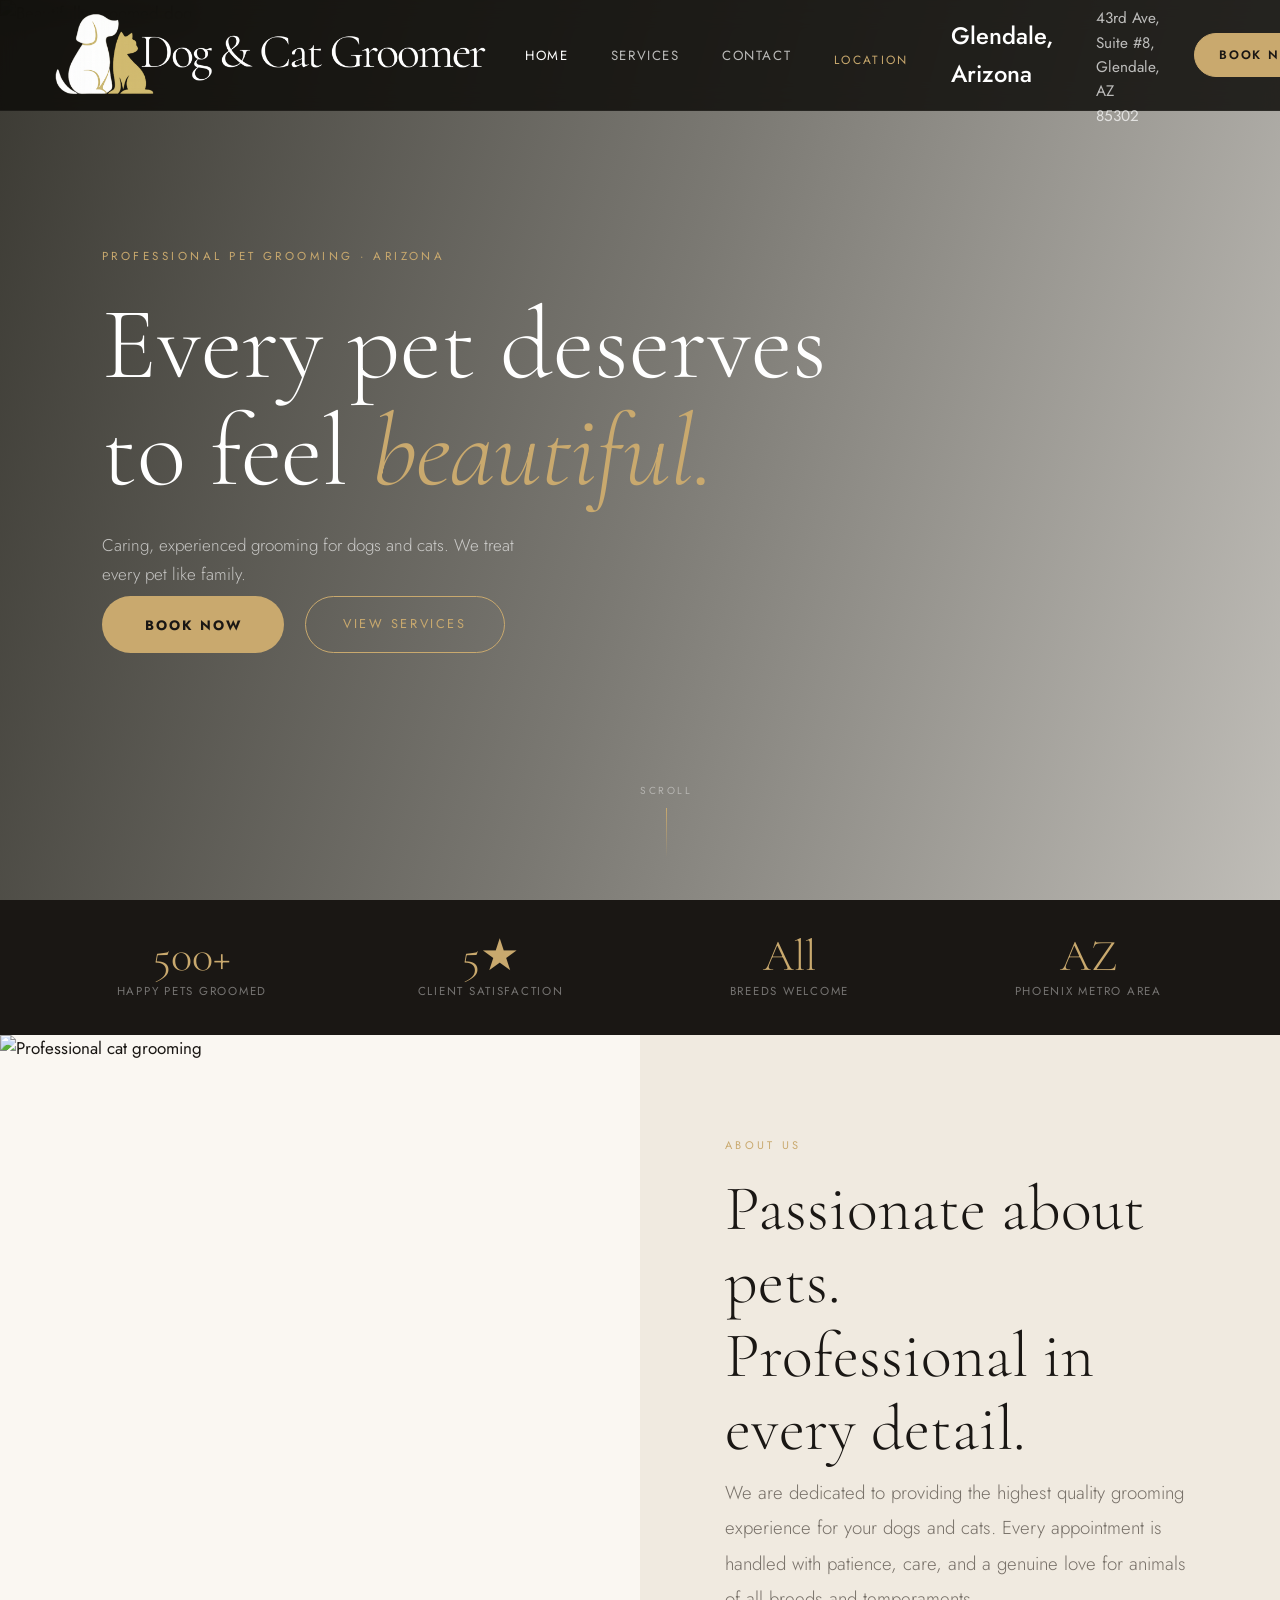
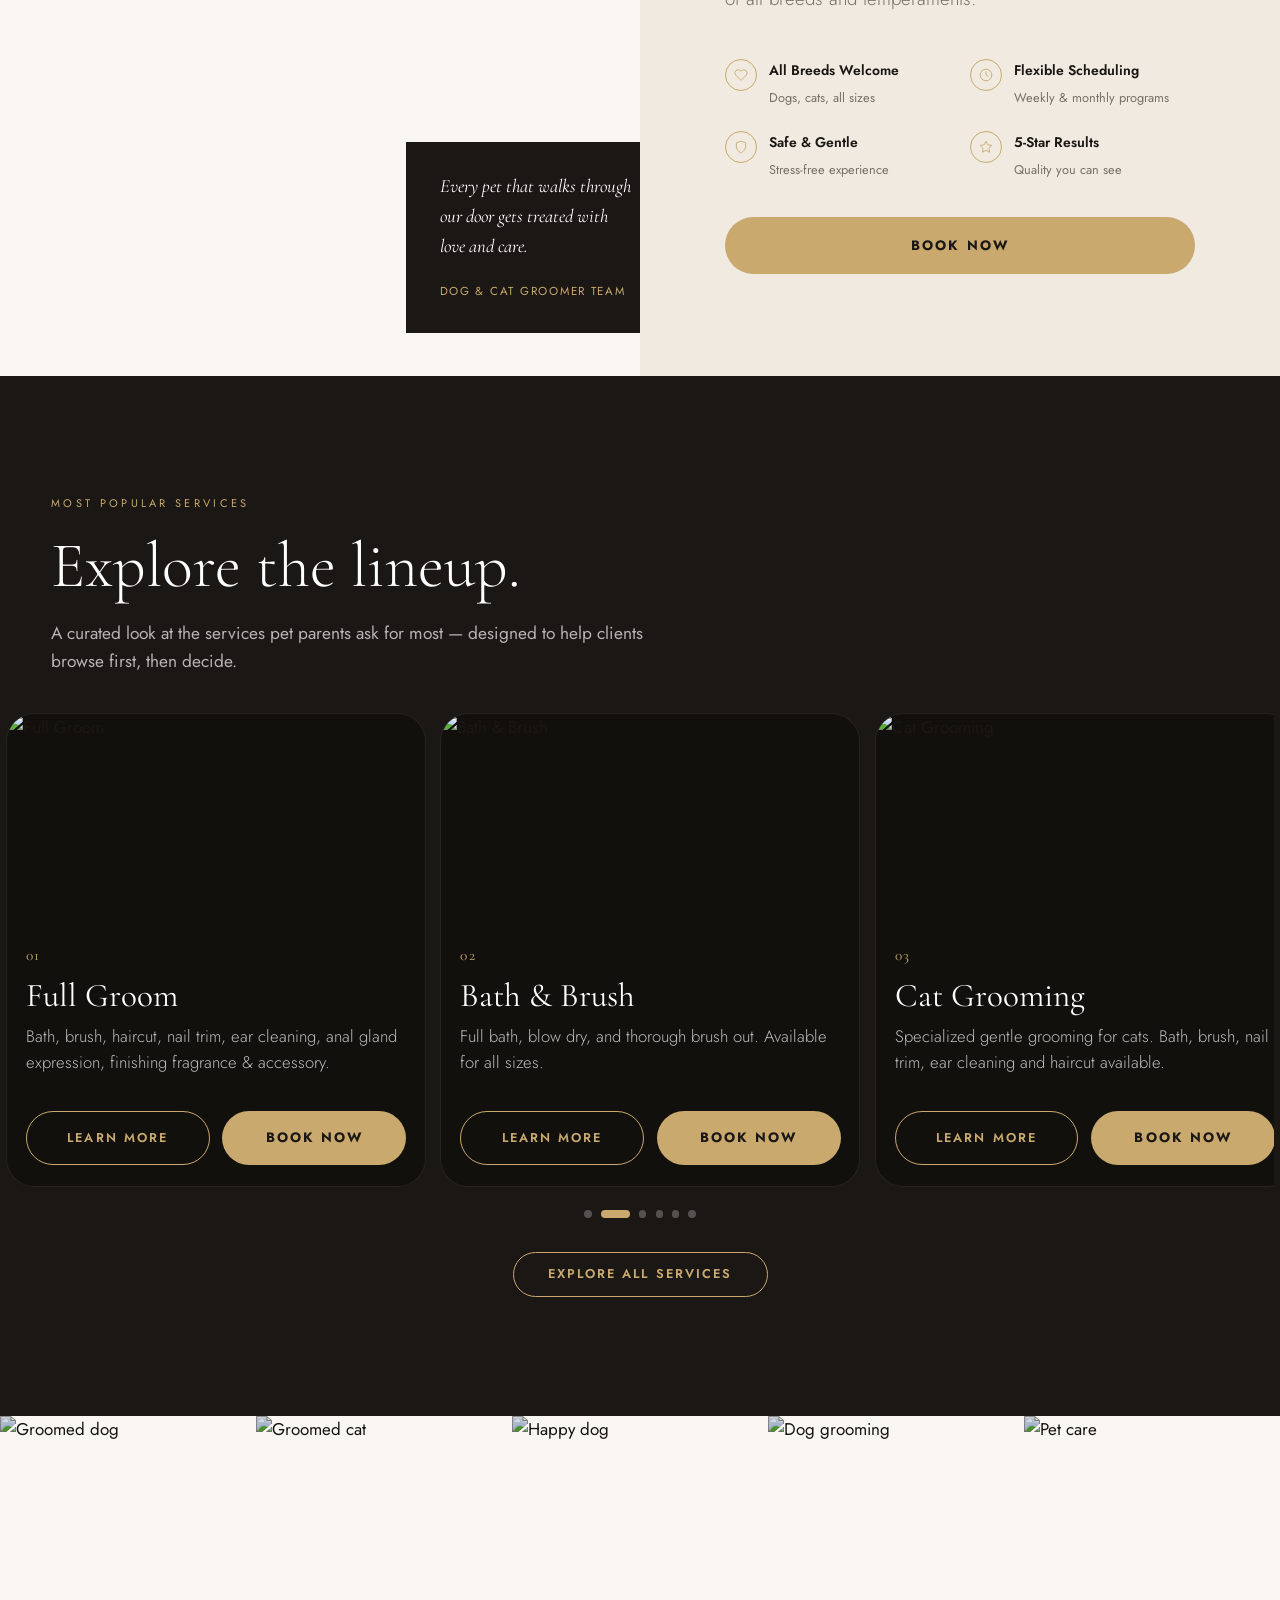
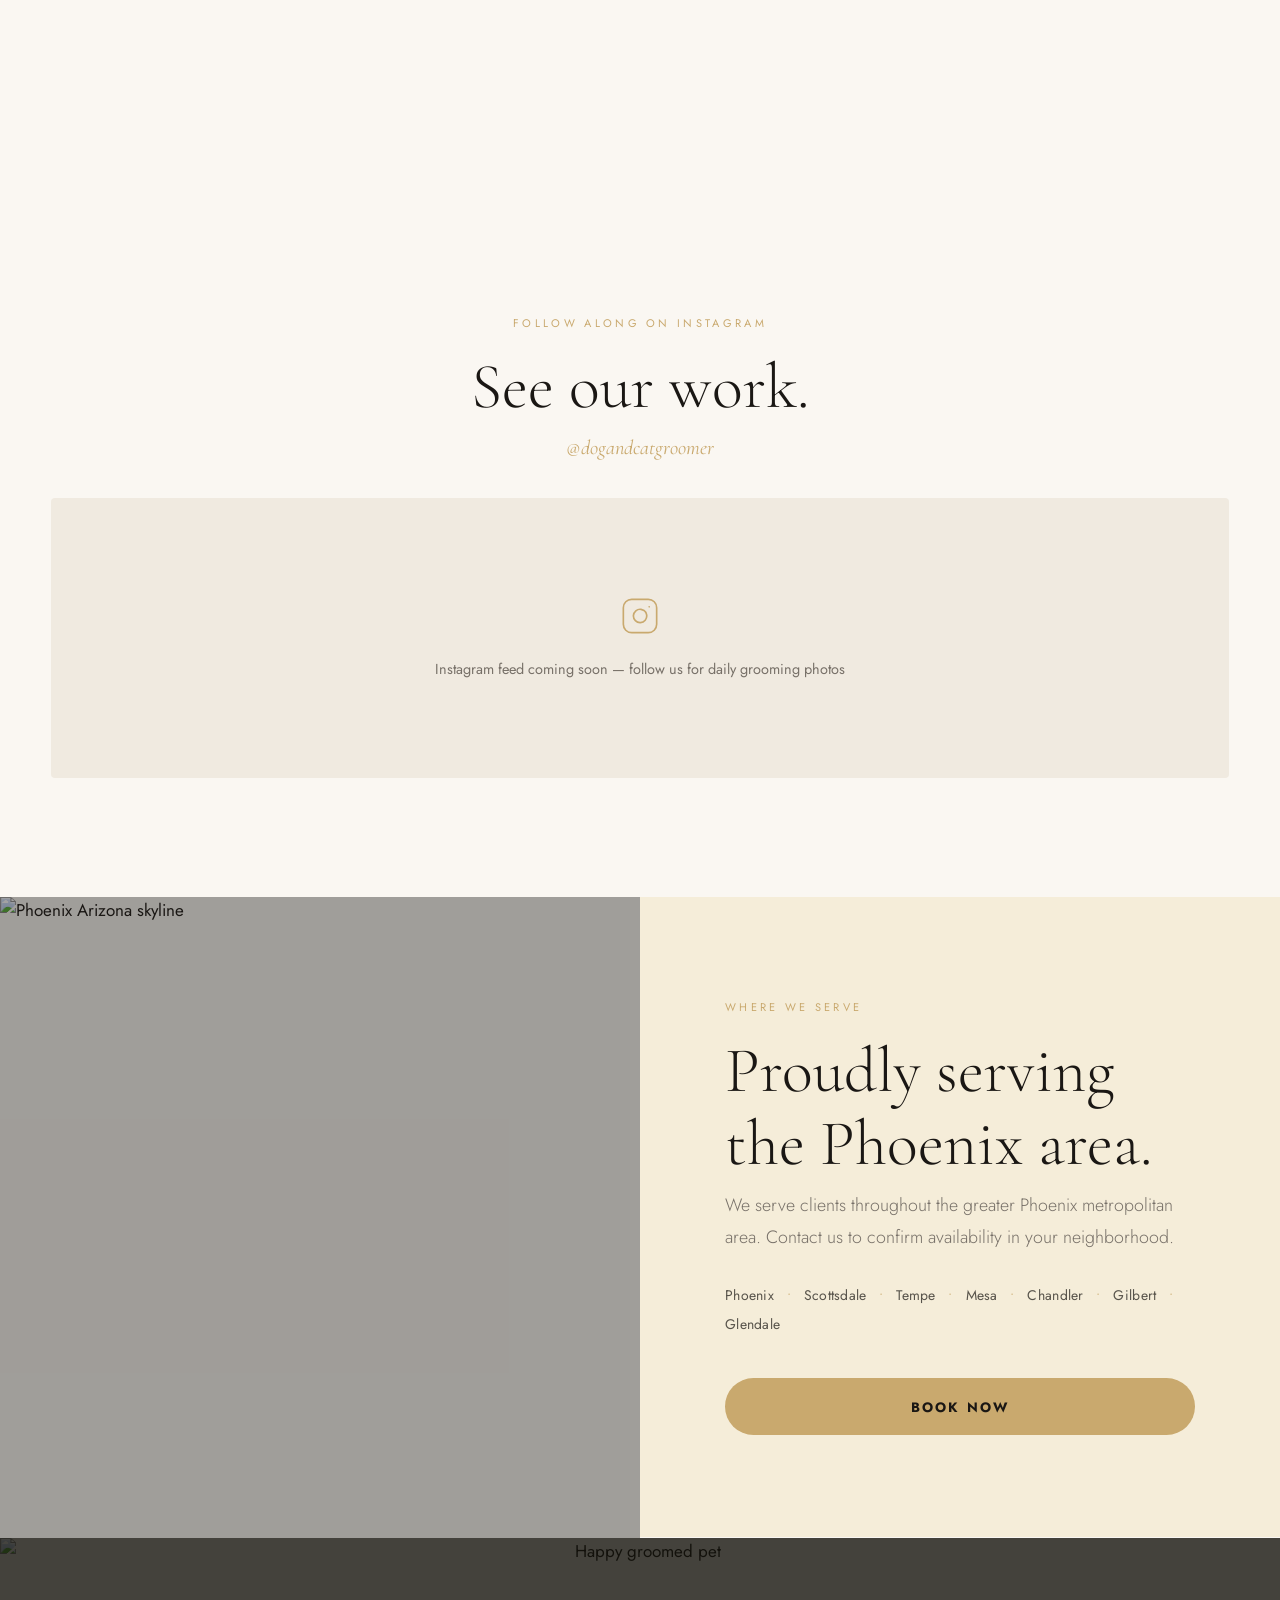
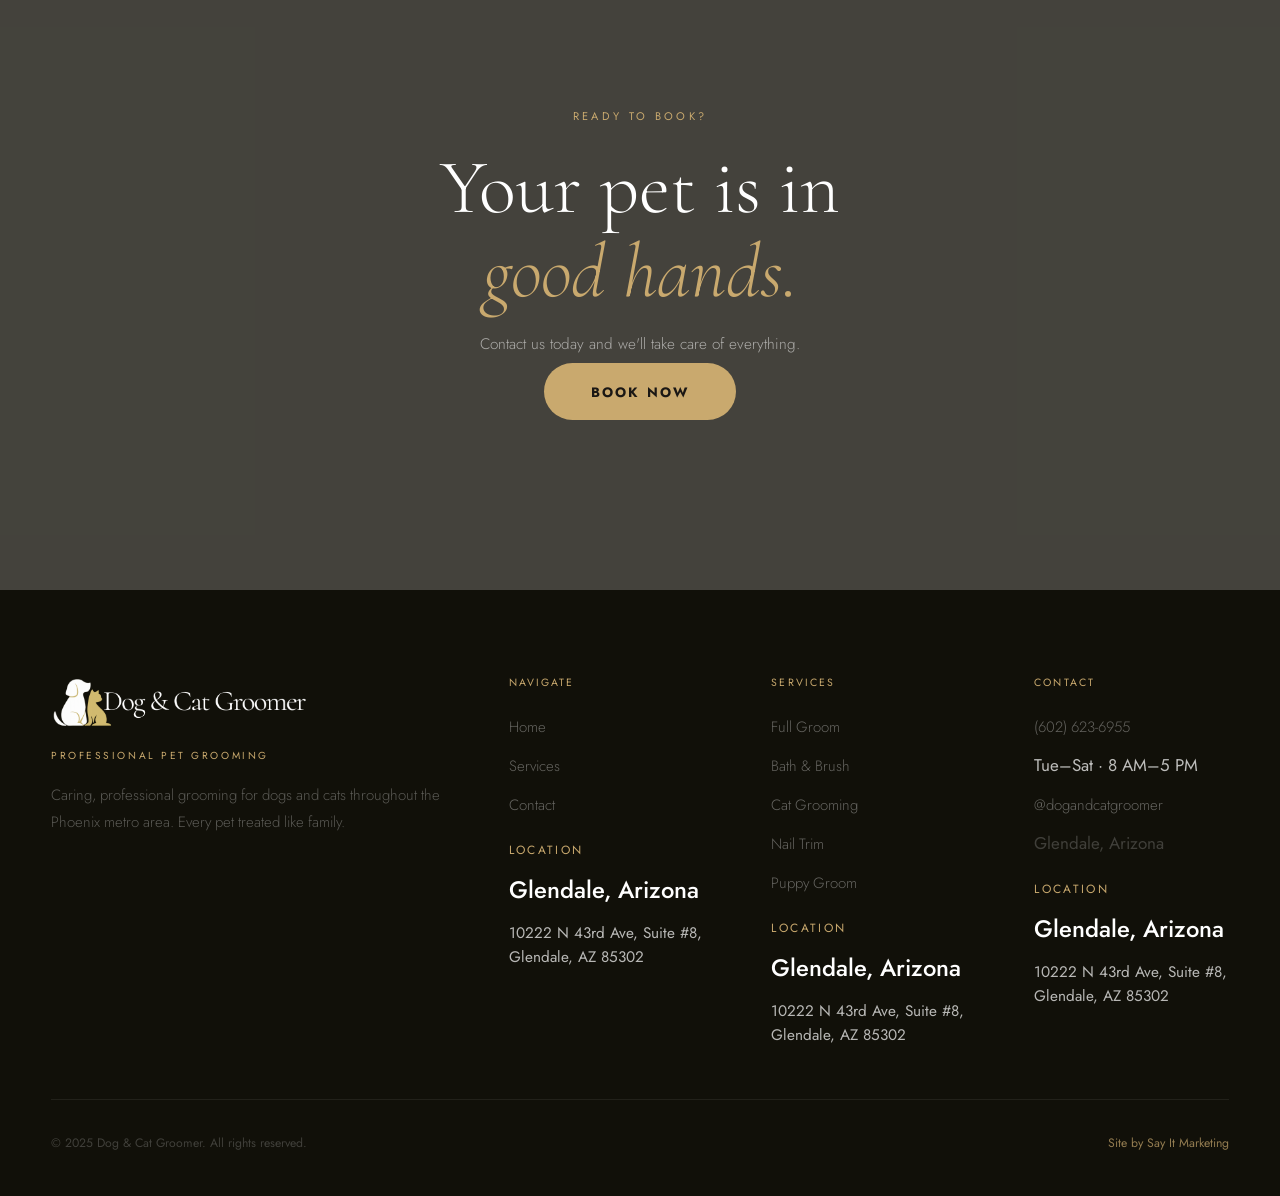
==== index.html @ 369d5072 "Add files via upload" ====
<!DOCTYPE html>
<html lang="en">
<head>
<meta charset="UTF-8">
<meta name="viewport" content="width=device-width, initial-scale=1.0">
<title>Dog & Cat Groomer | Professional Pet Grooming in Arizona</title>
<meta name="description" content="Professional dog and cat grooming services in Arizona. Caring, experienced grooming for dogs and cats. Serving the Phoenix metro area.">
<meta property="og:title" content="Dog & Cat Groomer | Professional Pet Grooming">
<meta property="og:description" content="Professional dog and cat grooming services in Arizona.">
<meta property="og:url" content="https://www.dogandcatgroomer.com">
<link rel="canonical" href="https://www.dogandcatgroomer.com">
<link rel="stylesheet" href="style.css">
<link rel="icon" type="image/png" href="/images/logo-icon.png">
<script src="https://identity.netlify.com/v1/netlify-identity-widget.js"></script>
</head>
<body>

<!-- NAV -->
<nav class="nav" id="mainNav">
  <div class="nav-inner">
    <a href="index.html" class="logo">
      <img src="/images/logo-dark.png" alt="Dog &amp; Cat Groomer" class="logo-img">
    </a>
<ul class="nav-links">
      <li><a href="index.html" class="active">Home</a></li>
      <li><a href="services.html">Services</a></li>
      <li><a href="contact.html">Contact</a></li>
    <li class="footer-location-label">Location</li>
<li class="footer-location-title">Glendale, Arizona</li>
<li class="footer-location-note">10222 N 43rd Ave, Suite #8, Glendale, AZ 85302</li>
</ul>
    <button type="button" class="nav-cta-btn booking-trigger" data-service="">Book Now</button>
    <button class="nav-toggle" onclick="toggleNav()" aria-label="Open menu">
      <span></span><span></span><span></span>
    </button>
  </div>
</nav>
<div class="nav-overlay" id="navOverlay">
  <div class="nav-overlay-top">
    <img src="/images/logo-dark.png" alt="Dog &amp; Cat Groomer" class="nav-overlay-logo-img">
    <button class="nav-close" onclick="closeNav()" aria-label="Close menu">
      <svg viewBox="0 0 24 24" fill="none" stroke-linecap="round" stroke-linejoin="round">
        <line x1="18" y1="6" x2="6" y2="18"/>
        <line x1="6" y1="6" x2="18" y2="18"/>
      </svg>
    </button>
  </div>
  <div class="nav-overlay-rule"></div>
  <ul class="nav-overlay-links">
    <li><a href="index.html">Home</a></li>
    <li><a href="services.html">Services</a></li>
    <li><a href="contact.html">Contact</a></li>
  </ul>
  <div class="nav-overlay-location">
    <div class="nav-overlay-location-label">Location</div>
    <div class="nav-overlay-location-title">Glendale, Arizona</div>
    <div class="nav-overlay-location-note">10222 N 43rd Ave, Suite #8, Glendale, AZ 85302</div>
  </div>
  <button type="button" class="nav-overlay-cta booking-trigger" data-service="">Book Now</button>
  <div class="nav-overlay-social">
    <a href="https://instagram.com/dogandcatgroomer" target="_blank" class="nav-social-link" aria-label="Instagram">
      <svg viewBox="0 0 24 24"><path d="M12 2.163c3.204 0 3.584.012 4.85.07 3.252.148 4.771 1.691 4.919 4.919.058 1.265.069 1.645.069 4.849 0 3.205-.012 3.584-.069 4.849-.149 3.225-1.664 4.771-4.919 4.919-1.266.058-1.644.07-4.85.07-3.204 0-3.584-.012-4.849-.07-3.26-.149-4.771-1.699-4.919-4.92-.058-1.265-.07-1.644-.07-4.849 0-3.204.013-3.583.07-4.849.149-3.227 1.664-4.771 4.919-4.919 1.266-.057 1.645-.069 4.849-.069zm0-2.163c-3.259 0-3.667.014-4.947.072-4.358.2-6.78 2.618-6.98 6.98-.059 1.281-.073 1.689-.073 4.948 0 3.259.014 3.668.072 4.948.2 4.358 2.618 6.78 6.98 6.98 1.281.058 1.689.072 4.948.072 3.259 0 3.668-.014 4.948-.072 4.354-.2 6.782-2.618 6.979-6.98.059-1.28.073-1.689.073-4.948 0-3.259-.014-3.667-.072-4.947-.196-4.354-2.617-6.78-6.979-6.98-1.281-.059-1.69-.073-4.949-.073zm0 5.838c-3.403 0-6.162 2.759-6.162 6.162s2.759 6.163 6.162 6.163 6.162-2.759 6.162-6.163c0-3.403-2.759-6.162-6.162-6.162zm0 10.162c-2.209 0-4-1.79-4-4 0-2.209 1.791-4 4-4s4 1.791 4 4c0 2.21-1.791 4-4 4zm6.406-11.845c-.796 0-1.441.645-1.441 1.44s.645 1.44 1.441 1.44c.795 0 1.439-.645 1.439-1.44s-.644-1.44-1.439-1.44z"/></svg>
    </a>
    <a href="https://facebook.com" target="_blank" class="nav-social-link" aria-label="Facebook">
      <svg viewBox="0 0 24 24"><path d="M24 12.073c0-6.627-5.373-12-12-12s-12 5.373-12 12c0 5.99 4.388 10.954 10.125 11.854v-8.385H7.078v-3.47h3.047V9.43c0-3.007 1.792-4.669 4.533-4.669 1.312 0 2.686.235 2.686.235v2.953H15.83c-1.491 0-1.956.925-1.956 1.874v2.25h3.328l-.532 3.47h-2.796v8.385C19.612 23.027 24 18.062 24 12.073z"/></svg>
    </a>
    <a href="https://tiktok.com" target="_blank" class="nav-social-link" aria-label="TikTok">
      <svg viewBox="0 0 24 24"><path d="M12.525.02c1.31-.02 2.61-.01 3.91-.02.08 1.53.63 3.09 1.75 4.17 1.12 1.11 2.7 1.62 4.24 1.79v4.03c-1.44-.05-2.89-.35-4.2-.97-.57-.26-1.1-.59-1.62-.93-.01 2.92.01 5.84-.02 8.75-.08 1.4-.54 2.79-1.35 3.94-1.31 1.92-3.58 3.17-5.91 3.21-1.43.08-2.86-.31-4.08-1.03-2.02-1.19-3.44-3.37-3.65-5.71-.02-.5-.03-1-.01-1.49.18-1.9 1.12-3.72 2.58-4.96 1.66-1.44 3.98-2.13 6.15-1.72.02 1.48-.04 2.96-.04 4.44-.99-.32-2.15-.23-3.02.37-.63.41-1.11 1.04-1.36 1.75-.21.51-.15 1.07-.14 1.61.24 1.64 1.82 3.02 3.5 2.87 1.12-.01 2.19-.66 2.77-1.61.19-.33.4-.67.41-1.06.1-1.79.06-3.57.07-5.36.01-4.03-.01-8.05.02-12.07z"/></svg>
    </a>
  </div>
</div>

<!-- HERO -->
<section class="hero">
  <div class="hero-bg">
    <img
      id="heroBg"
      src="https://images.unsplash.com/photo-1587300003388-59208cc962cb?w=1800&q=85&fit=crop&crop=center"
      alt="Beautifully groomed dog"
      loading="eager">
  </div>
  <div class="hero-overlay"></div>
  <div class="hero-content">
    <p class="hero-eyebrow">Professional Pet Grooming · Arizona</p>
    <h1 class="hero-title" id="hero-title">
      Every pet deserves<br>
      to feel <em>beautiful.</em>
    </h1>
    <p class="hero-subtitle" id="hero-sub">
      Caring, experienced grooming for dogs and cats.
      We treat every pet like family.
    </p>
    <div class="hero-actions">
      <button type="button" class="btn btn-gold booking-trigger" id="book-btn" data-service="">Book Now</button>
      <a href="services.html" class="btn btn-outline-white" id="view-btn">View Services</a>
    </div>
  </div>
  <div class="hero-scroll">
    <span>Scroll</span>
    <div class="scroll-line"></div>
  </div>
</section>

<!-- STATS BAR -->
<div class="stats-bar">
  <div class="stats-inner">
    <div class="reveal">
      <div class="stat-number">500+</div>
      <div class="stat-label">Happy Pets Groomed</div>
    </div>
    <div class="reveal reveal-delay-1">
      <div class="stat-number">5★</div>
      <div class="stat-label">Client Satisfaction</div>
    </div>
    <div class="reveal reveal-delay-2">
      <div class="stat-number">All</div>
      <div class="stat-label">Breeds Welcome</div>
    </div>
    <div class="reveal reveal-delay-3">
      <div class="stat-number">AZ</div>
      <div class="stat-label">Phoenix Metro Area</div>
    </div>
  </div>
</div>

<!-- ABOUT -->
<section class="about-section">
  <div class="about-grid">
    <div class="about-image-col reveal-left">
      <img
        id="about-img"
        src="https://images.unsplash.com/photo-1574158622682-e40e69881006?w=900&q=80&fit=crop&crop=center"
        alt="Professional cat grooming"
        loading="lazy">
      <div class="about-image-overlay">
        <p class="about-image-quote" id="about-quote">"Every pet that walks through our door gets treated with love and care."</p>
        <span class="about-image-author">Dog &amp; Cat Groomer Team</span>
      </div>
    </div>
    <div class="about-content-col reveal-right">
      <span class="section-eyebrow" id="about-eyebrow">About Us</span>
      <h2 class="section-title" id="about-title">Passionate about pets.<br>Professional in every detail.</h2>
      <p class="about-body" id="about-body">
        We are dedicated to providing the highest quality grooming experience
        for your dogs and cats. Every appointment is handled with patience,
        care, and a genuine love for animals of all breeds and temperaments.
      </p>
      <div class="about-features">
        <div class="about-feature">
          <div class="about-feature-icon">
            <svg viewBox="0 0 24 24"><path d="M20.84 4.61a5.5 5.5 0 0 0-7.78 0L12 5.67l-1.06-1.06a5.5 5.5 0 0 0-7.78 7.78l1.06 1.06L12 21.23l7.78-7.78 1.06-1.06a5.5 5.5 0 0 0 0-7.78z"/></svg>
          </div>
          <div class="about-feature-text">
            <strong>All Breeds Welcome</strong>
            <span>Dogs, cats, all sizes</span>
          </div>
        </div>
        <div class="about-feature">
          <div class="about-feature-icon">
            <svg viewBox="0 0 24 24"><circle cx="12" cy="12" r="10"/><polyline points="12 6 12 12 16 14"/></svg>
          </div>
          <div class="about-feature-text">
            <strong>Flexible Scheduling</strong>
            <span>Weekly &amp; monthly programs</span>
          </div>
        </div>
        <div class="about-feature">
          <div class="about-feature-icon">
            <svg viewBox="0 0 24 24"><path d="M12 22s8-4 8-10V5l-8-3-8 3v7c0 6 8 10 8 10z"/></svg>
          </div>
          <div class="about-feature-text">
            <strong>Safe &amp; Gentle</strong>
            <span>Stress-free experience</span>
          </div>
        </div>
        <div class="about-feature">
          <div class="about-feature-icon">
            <svg viewBox="0 0 24 24"><polygon points="12 2 15.09 8.26 22 9.27 17 14.14 18.18 21.02 12 17.77 5.82 21.02 7 14.14 2 9.27 8.91 8.26 12 2"/></svg>
          </div>
          <div class="about-feature-text">
            <strong>5-Star Results</strong>
            <span>Quality you can see</span>
          </div>
        </div>
      </div>
      <button type="button" class="btn btn-gold booking-trigger" id="contact-btn" data-service="">Book Now</button>
    </div>
  </div>
</section>

<!-- SERVICES -->
<section class="services-section">
  <div class="section-inner">
    <div class="services-header services-header-carousel">
      <div>
        <span class="section-eyebrow" id="services-eyebrow">Most Popular Services</span>
        <h2 class="section-title section-title-white reveal" id="services-title">Explore the lineup.</h2>
        <p class="services-kicker reveal">A curated look at the services pet parents ask for most — designed to help clients browse first, then decide.</p>
      </div>
    </div>

    <div class="services-carousel-shell reveal">
      <div class="services-carousel" id="services-grid">
        <article class="service-card-v2 service-card-carousel">
          <img class="service-card-img" src="https://images.unsplash.com/photo-1587300003388-59208cc962cb?w=900&q=80&fit=crop" alt="Full groom service" loading="lazy">
          <div class="service-card-body">
            <div class="service-num">01</div>
            <div class="service-name-v2">Full Groom</div>
            <p class="service-desc-v2">Bath, dry, cut, nail trim, ear cleaning — everything your pet needs in one visit.</p>
            <div class="service-card-actions">
              <button type="button" class="btn btn-outline-gold service-learn-btn" data-service="Full Groom">Learn More</button>
              <button type="button" class="btn btn-gold service-book-btn booking-trigger" data-service="Full Groom">Book Now</button>
            </div>
          </div>
        </article>

        <article class="service-card-v2 service-card-carousel">
          <img class="service-card-img" src="https://images.unsplash.com/photo-1596854407944-bf87f6fdd49e?w=900&q=80&fit=crop" alt="Bath and brush service" loading="lazy">
          <div class="service-card-body">
            <div class="service-num">02</div>
            <div class="service-name-v2">Bath &amp; Brush</div>
            <p class="service-desc-v2">Full bath, blow dry, and thorough brush out. Perfect for regular maintenance.</p>
            <div class="service-card-actions">
              <button type="button" class="btn btn-outline-gold service-learn-btn" data-service="Bath &amp; Brush">Learn More</button>
              <button type="button" class="btn btn-gold service-book-btn booking-trigger" data-service="Bath &amp; Brush">Book Now</button>
            </div>
          </div>
        </article>

        <article class="service-card-v2 service-card-carousel">
          <img class="service-card-img" src="https://images.unsplash.com/photo-1574158622682-e40e69881006?w=900&q=80&fit=crop" alt="Cat grooming service" loading="lazy">
          <div class="service-card-body">
            <div class="service-num">03</div>
            <div class="service-name-v2">Cat Grooming</div>
            <p class="service-desc-v2">Specialized gentle grooming for cats with comfort-first handling.</p>
            <div class="service-card-actions">
              <button type="button" class="btn btn-outline-gold service-learn-btn" data-service="Cat Grooming">Learn More</button>
              <button type="button" class="btn btn-gold service-book-btn booking-trigger" data-service="Cat Grooming">Book Now</button>
            </div>
          </div>
        </article>

        <article class="service-card-v2 service-card-carousel">
          <img class="service-card-img" src="https://images.unsplash.com/photo-1601758124510-52d02ddb7cbd?w=900&q=80&fit=crop" alt="Nail trim service" loading="lazy">
          <div class="service-card-body">
            <div class="service-num">04</div>
            <div class="service-name-v2">Nail Trim</div>
            <p class="service-desc-v2">Quick, stress-light maintenance for dogs and cats who just need the essentials.</p>
            <div class="service-card-actions">
              <button type="button" class="btn btn-outline-gold service-learn-btn" data-service="Nail Trim">Learn More</button>
              <button type="button" class="btn btn-gold service-book-btn booking-trigger" data-service="Nail Trim">Book Now</button>
            </div>
          </div>
        </article>

        <article class="service-card-v2 service-card-carousel">
          <img class="service-card-img" src="https://images.unsplash.com/photo-1552053831-71594a27632d?w=900&q=80&fit=crop" alt="De-shedding treatment service" loading="lazy">
          <div class="service-card-body">
            <div class="service-num">05</div>
            <div class="service-name-v2">De-Shedding Treatment</div>
            <p class="service-desc-v2">A coat-focused upgrade designed to reduce loose hair and leave pets feeling fresh.</p>
            <div class="service-card-actions">
              <button type="button" class="btn btn-outline-gold service-learn-btn" data-service="De-Shedding Treatment">Learn More</button>
              <button type="button" class="btn btn-gold service-book-btn booking-trigger" data-service="De-Shedding Treatment">Book Now</button>
            </div>
          </div>
        </article>

        <article class="service-card-v2 service-card-carousel">
          <img class="service-card-img" src="https://images.unsplash.com/photo-1561037404-61cd46aa615b?w=900&q=80&fit=crop" alt="Add-on services" loading="lazy">
          <div class="service-card-body">
            <div class="service-num">06</div>
            <div class="service-name-v2">Add-On Services</div>
            <p class="service-desc-v2">Helpful extras like teeth brushing, specialty shampoo, and finishing touches.</p>
            <div class="service-card-actions">
              <button type="button" class="btn btn-outline-gold service-learn-btn" data-service="Add-On Services">Learn More</button>
              <button type="button" class="btn btn-gold service-book-btn booking-trigger" data-service="Add-On Services">Book Now</button>
            </div>
          </div>
        </article>
      </div>
    </div>

    <div class="services-carousel-status" id="servicesCarouselStatus" aria-label="Carousel position"></div>

    <div class="services-section-cta reveal">
      <a href="services.html" class="btn btn-outline-gold services-more-btn">Explore All Services</a>
    </div>
  </div>
</section>

<div class="service-modal" id="serviceModal" aria-hidden="true">
  <div class="service-modal-backdrop" data-close-modal></div>
  <div class="service-modal-panel" role="dialog" aria-modal="true" aria-labelledby="serviceModalTitle">
    <button type="button" class="service-modal-close" id="serviceModalClose" aria-label="Close service details">
      <span></span><span></span>
    </button>
    <p class="service-modal-eyebrow">Service Overview</p>
    <h3 id="serviceModalTitle" class="service-modal-title">Service Name</h3>
    <p id="serviceModalText" class="service-modal-text">Service description.</p>
    <div class="service-modal-meta">
      <div>
        <span class="service-modal-label">Best for</span>
        <p id="serviceModalBestFor">Routine care and polished results.</p>
      </div>
      <div>
        <span class="service-modal-label">Typical visit includes</span>
        <ul id="serviceModalIncludes" class="service-modal-includes"><li class="footer-location-label">Location</li>
<li class="footer-location-title">Glendale, Arizona</li>
<li class="footer-location-note">10222 N 43rd Ave, Suite #8, Glendale, AZ 85302</li>
</ul>
      </div>
    </div>
    <div class="service-modal-actions">
      <button type="button" class="btn btn-gold" id="serviceModalBookBtn">Book This Service</button>
      <a href="services.html" class="btn btn-outline-gold">View Full Services</a>
    </div>
  </div>
</div>


<div class="booking-sheet" id="bookingSheet" aria-hidden="true">
  <div class="booking-sheet-backdrop" data-close-booking></div>
  <div class="booking-sheet-panel" role="dialog" aria-modal="true" aria-labelledby="bookingSheetTitle">
    <button type="button" class="booking-sheet-close" id="bookingSheetClose" aria-label="Close booking sheet">
      <span></span><span></span>
    </button>
    <p class="service-modal-eyebrow">Book Appointment</p>
    <h3 id="bookingSheetTitle" class="service-modal-title">Request a grooming visit</h3>
    <p class="service-modal-text booking-sheet-sub">Fast request form. We’ll follow up to confirm details and timing.</p>

    <form name="booking-sheet" method="POST" data-netlify="true" netlify-honeypot="bot-field" class="booking-sheet-form">
      <input type="hidden" name="form-name" value="booking-sheet">
      <p hidden><input name="bot-field"></p>

      <div class="form-row-v2 booking-sheet-row">
        <div class="form-field">
          <label for="bookingName">Your Name *</label>
          <input type="text" id="bookingName" name="name" placeholder="Full name" required>
        </div>
        <div class="form-field">
          <label for="bookingPhone">Phone *</label>
          <input type="tel" id="bookingPhone" name="phone" placeholder="(602) 000-0000" required>
        </div>
      </div>

      <div class="form-field">
        <label for="bookingEmail">Email *</label>
        <input type="email" id="bookingEmail" name="email" placeholder="your@email.com" required>
      </div>

      <div class="form-field">
        <label>Type of Pet *</label>
        <div class="pet-options booking-pet-options">
          <button type="button" class="pet-option booking-pet-option" data-pet="Dog" id="booking-pet-dog">Dog</button>
          <button type="button" class="pet-option booking-pet-option" data-pet="Cat" id="booking-pet-cat">Cat</button>
          <button type="button" class="pet-option booking-pet-option" data-pet="Both" id="booking-pet-both">Both</button>
        </div>
        <input type="hidden" id="bookingPetType" name="pet_type">
      </div>

      <div class="form-field">
        <label for="bookingService">Service *</label>
        <select id="bookingService" name="service" required>
          <option value="" disabled selected>Select a service</option>
          <option>Full Groom</option>
          <option>Bath &amp; Brush</option>
          <option>Nail Trim</option>
          <option>Cat Grooming</option>
          <option>De-Shedding Treatment</option>
          <option>Add-On Services</option>
          <option>Puppy Groom</option>
          <option>Senior Comfort Groom</option>
          <option>Monthly Program</option>
          <option>Not sure yet</option>
        </select>
      </div>

      <div class="form-field">
        <label for="bookingPetName">Pet Name</label>
        <input type="text" id="bookingPetName" name="pet_name" placeholder="What’s their name?">
      </div>

      <div class="form-field">
        <label for="bookingMessage">Message</label>
        <textarea id="bookingMessage" name="message" placeholder="Tell us about your pet or preferred timing..."></textarea>
      </div>

      <button type="submit" class="form-submit-v2">Request Appointment &rarr;</button>
      <p class="form-note-v2">We typically respond within a few hours.</p>
    </form>
  </div>
</div>


<!-- PHOTO GALLERY STRIP -->
<div class="gallery-strip">
  <div class="gallery-strip-item">
    <img src="https://images.unsplash.com/photo-1587300003388-59208cc962cb?w=500&q=75&fit=crop&crop=center" alt="Groomed dog" loading="lazy">
  </div>
  <div class="gallery-strip-item">
    <img src="https://images.unsplash.com/photo-1543466835-00a7907e9de1?w=500&q=75&fit=crop&crop=center" alt="Groomed cat" loading="lazy">
  </div>
  <div class="gallery-strip-item">
    <img src="https://images.unsplash.com/photo-1552053831-71594a27632d?w=500&q=75&fit=crop&crop=center" alt="Happy dog" loading="lazy">
  </div>
  <div class="gallery-strip-item">
    <img src="https://images.unsplash.com/photo-1561037404-61cd46aa615b?w=500&q=75&fit=crop&crop=center" alt="Dog grooming" loading="lazy">
  </div>
  <div class="gallery-strip-item">
    <img src="https://images.unsplash.com/photo-1601758124510-52d02ddb7cbd?w=500&q=75&fit=crop&crop=center" alt="Pet care" loading="lazy">
  </div>
</div>

<!-- INSTAGRAM -->
<section class="instagram-section">
  <div class="reveal">
    <span class="section-eyebrow" id="insta-eyebrow">Follow Along on Instagram</span>
    <h2 class="section-title" id="insta-title">See our work.</h2>
    <a href="https://instagram.com/dogandcatgroomer" target="_blank" class="instagram-handle">@dogandcatgroomer</a>
  </div>
  <div class="behold-container reveal">
    <div class="behold-placeholder">
      <svg width="40" height="40" viewBox="0 0 24 24" fill="none" stroke="#C9A96E" stroke-width="1" stroke-linecap="round" stroke-linejoin="round">
        <rect x="2" y="2" width="20" height="20" rx="5" ry="5"/><path d="M16 11.37A4 4 0 1 1 12.63 8 4 4 0 0 1 16 11.37z"/><line x1="17.5" y1="6.5" x2="17.51" y2="6.5"/>
      </svg>
      <p>Instagram feed coming soon &mdash; follow us for daily grooming photos</p>
    </div>
  </div>
</section>

<!-- SERVICE AREA -->
<div class="area-section">
  <div class="area-image">
    <img
      src="https://images.unsplash.com/photo-1449824913935-59a10b8d2000?w=900&q=80&fit=crop"
      alt="Phoenix Arizona skyline"
      loading="lazy">
    <div class="area-image-overlay"></div>
  </div>
  <div class="area-content reveal-right">
    <span class="section-eyebrow" id="area-eyebrow">Where We Serve</span>
    <h2 class="section-title" id="area-title">Proudly serving<br>the Phoenix area.</h2>
    <p class="section-sub"><span id="area-sub">We serve clients throughout the greater Phoenix metropolitan area. Contact us to confirm availability in your neighborhood.</span></p>
    <div class="area-tags-v2" id="area-cities">
      <span class="area-tag-v2">Phoenix</span>
      <span class="area-tag-v2">Scottsdale</span>
      <span class="area-tag-v2">Tempe</span>
      <span class="area-tag-v2">Mesa</span>
      <span class="area-tag-v2">Chandler</span>
      <span class="area-tag-v2">Gilbert</span>
      <span class="area-tag-v2">Glendale</span>
      <span class="area-tag-v2">&amp; surrounding areas</span>
    </div>
    <button type="button" class="btn btn-gold booking-trigger" data-service="">Book Now</button>
  </div>
</div>

<!-- CTA BANNER -->
<div class="cta-banner">
  <div class="cta-banner-bg">
    <img
      id="cta-img"
      src="https://images.unsplash.com/photo-1596854407944-bf87f6fdd49e?w=1800&q=80&fit=crop"
      alt="Happy groomed pet"
      loading="lazy">
  </div>
  <div class="cta-banner-overlay"></div>
  <div class="cta-banner-content reveal">
    <span class="cta-eyebrow" id="cta-eyebrow">Ready to Book?</span>
    <h2 class="cta-title" id="cta-title">Your pet is in<br><em>good hands.</em></h2>
    <p class="cta-sub"><span id="cta-sub">Ready to book? Start your appointment request and we’ll take care of the rest.</span></p>
    <button type="button" class="btn btn-gold booking-trigger" data-service="" style="font-size:0.8rem; padding:1.1rem 2.8rem;">Book Now</button>
  </div>
</div>

<!-- FOOTER -->
<footer class="footer-v2">
  <div class="footer-grid">
    <div>
      <img src="/images/logo-dark.png" alt="Dog &amp; Cat Groomer" class="footer-logo-img">
      <div class="footer-brand-tag">Professional Pet Grooming</div>
      <p class="footer-brand-desc">Caring, professional grooming for dogs and cats throughout the Phoenix metro area. Every pet treated like family.</p>
    </div>
    <div>
      <div class="footer-col-title">Navigate</div>
      <ul class="footer-links-v2">
        <li><a href="index.html">Home</a></li>
        <li><a href="services.html">Services</a></li>
        <li><a href="contact.html">Contact</a></li>
      <li class="footer-location-label">Location</li>
<li class="footer-location-title">Glendale, Arizona</li>
<li class="footer-location-note">10222 N 43rd Ave, Suite #8, Glendale, AZ 85302</li>
</ul>
    </div>
    <div>
      <div class="footer-col-title">Services</div>
      <ul class="footer-links-v2">
        <li><a href="services.html">Full Groom</a></li>
        <li><a href="services.html">Bath &amp; Brush</a></li>
        <li><a href="services.html">Cat Grooming</a></li>
        <li><a href="services.html">Nail Trim</a></li>
        <li><a href="services.html">Puppy Groom</a></li>
      <li class="footer-location-label">Location</li>
<li class="footer-location-title">Glendale, Arizona</li>
<li class="footer-location-note">10222 N 43rd Ave, Suite #8, Glendale, AZ 85302</li>
</ul>
    </div>
    <div>
      <div class="footer-col-title">Contact</div>
      <ul class="footer-links-v2">
        <li><a href="tel:6026236955" class="site-phone">(602) 623-6955</a></li>
        <li><span style="color:rgba(255,255,255,0.72)">Tue–Sat · 8 AM–5 PM</span></li>
        <li><a href="https://instagram.com/dogandcatgroomer" target="_blank" class="site-instagram">@dogandcatgroomer</a></li>
        <li><span style="color:rgba(255,255,255,0.2)">Glendale, Arizona</span></li>
      <li class="footer-location-label">Location</li>
<li class="footer-location-title">Glendale, Arizona</li>
<li class="footer-location-note">10222 N 43rd Ave, Suite #8, Glendale, AZ 85302</li>
</ul>
    </div>
  </div>
  <div class="footer-bottom-v2">
    <p>&copy; 2025 Dog &amp; Cat Groomer. All rights reserved.</p>
    <a href="https://sayitmarketing.com" target="_blank">Site by Say It Marketing</a>
  </div>
</footer>

<script src="/cms-loader.js"></script>
<script>
// Nav scroll effect
window.addEventListener('scroll', () => {
  const nav = document.getElementById('mainNav');
  if (window.scrollY > 80) {
    nav.classList.add('scrolled');
  } else {
    nav.classList.remove('scrolled');
  }
});

// Hero image zoom
window.addEventListener('load', () => {
  document.getElementById('heroBg').classList.add('loaded');
});

// Mobile nav

// Scroll reveal
const observer = new IntersectionObserver((entries) => {
  entries.forEach(entry => {
    if (entry.isIntersecting) {
      entry.target.classList.add('visible');
    }
  });
}, { threshold: 0.05 });

document.querySelectorAll('.reveal, .reveal-left, .reveal-right').forEach(el => {
  observer.observe(el);
});
</script>

<script>
window.addEventListener('load', () => {
  loadHome();
  bindServiceLearnButtons();
});
</script>

<script>

function toggleNav() {
  document.getElementById('navOverlay').classList.add('open');
  document.body.classList.add('nav-open');
}

function closeNav() {
  document.getElementById('navOverlay').classList.remove('open');
  document.body.classList.remove('nav-open');
}

// Close on escape key
document.addEventListener('keydown', (e) => {
  if (e.key === 'Escape') closeNav();
});

</script>


<script>
document.addEventListener('DOMContentLoaded', function() {
  document.querySelectorAll('.booking-trigger').forEach(function(btn){
    btn.addEventListener('click', function(){
      const modal = document.querySelector('.booking-modal, #bookingModal');
      if(modal){
        modal.classList.add('active');
      }
    });
  });
});
</script>

</body>
</html>
---- style.css ----
/* ═══════════════════════════════════════════════════
   DOG & CAT GROOMER V2 — Premium Redesign
   dogandcatgroomer.com
═══════════════════════════════════════════════════ */

@import url('https://fonts.googleapis.com/css2?family=Cormorant+Garamond:ital,wght@0,300;0,400;0,600;1,300;1,400&family=Jost:wght@300;400;500;600&display=swap');

:root {
  --gold:        #C9A96E;
  --gold-light:  #F5EDD9;
  --gold-dark:   #9B7A42;
  --charcoal:    #1A1714;
  --dark:        #111009;
  --warm-white:  #FAF7F2;
  --cream:       #F0EAE0;
  --gray:        #777068;
  --light-gray:  #B8B0A4;
  --rule:        #E8E0D4;
  --white:       #FFFFFF;
}

*, *::before, *::after { box-sizing: border-box; margin: 0; padding: 0; }

/* ══════════════════════════════════════════════════
   HORIZONTAL SCROLL FIX
   iOS Safari ignores overflow-x:hidden on body.
   Fix: use overflow:hidden on a wrapper div instead.
   Also clip reveal animations that go off-screen.
══════════════════════════════════════════════════ */
html {
  overflow-x: hidden;
}

body {
  overflow-x: hidden;
  width: 100vw;
  position: relative;
}

/* Clip any element animating in from sides */
.reveal-left,
.reveal-right {
  will-change: transform, opacity;
}

/* Wrapper clips everything */
.site-wrapper {
  overflow-x: hidden;
  width: 100%;
  position: relative;
}



/* Fix sections that might overflow */
section, .stats-bar, .about-section, .gallery-strip,
.instagram-section, .service-area, .cta-banner,
.footer-v2, .contact-split, .services-list-v2,
.page-hero, .nav-overlay {
  overflow-x: hidden;
}

html { scroll-behavior: smooth; font-size: 17px; }

body {
  font-family: 'Jost', sans-serif;
  background: var(--warm-white);
  color: var(--charcoal);
  line-height: 1.6;
}

img { max-width: 100%; display: block; }
a { text-decoration: none; color: inherit; }

/* ── SCROLL ANIMATIONS ───────────────────────────── */
.reveal {
  opacity: 0;
  transform: translateY(28px);
  transition: opacity 0.7s ease, transform 0.7s ease;
}
.reveal.visible {
  opacity: 1;
  transform: translateY(0);
}
.reveal-left {
  opacity: 0;
  transform: translateX(-40px);
  transition: opacity 0.8s ease, transform 0.8s ease;
}
.reveal-left.visible {
  opacity: 1;
  transform: translateX(0);
}
.reveal-right {
  opacity: 0;
  transform: translateX(40px);
  transition: opacity 0.8s ease, transform 0.8s ease;
}
.reveal-right.visible {
  opacity: 1;
  transform: translateX(0);
}
.reveal-delay-1 { transition-delay: 0.1s; }
.reveal-delay-2 { transition-delay: 0.2s; }
.reveal-delay-3 { transition-delay: 0.3s; }
.reveal-delay-4 { transition-delay: 0.4s; }

/* ── NAVIGATION ─────────────────────────────────── */
.nav {
  position: fixed;
  top: 0; left: 0; right: 0;
  z-index: 200;
  padding: 0 3rem;
  background: rgba(14,12,9,0.85);
  backdrop-filter: blur(12px);
  transition: all 0.4s ease;
  border-bottom: 1px solid rgba(255,255,255,0.04);
}

.nav.scrolled {
  background: rgba(26,23,20,0.95);
  backdrop-filter: blur(20px);
  padding: 0 3rem;
}

.nav-inner {
  max-width: 1200px;
  margin: 0 auto;
  display: flex;
  align-items: center;
  justify-content: space-between;
  gap: 2rem;
  height: 110px;
  padding: 0.9rem 0;
}

.logo {
  display: flex;
  flex-direction: column;
  flex-shrink: 0;
}

.logo-name {
  font-family: 'Cormorant Garamond', serif;
  font-size: 1.3rem;
  font-weight: 400;
  color: white;
  letter-spacing: 0.08em;
  line-height: 1.2;
}

.logo-tagline {
  font-size: 0.58rem;
  letter-spacing: 0.25em;
  text-transform: uppercase;
  color: var(--gold);
}

.nav-links {
  display: flex;
  list-style: none;
  align-items: center;
  gap: 2.5rem;
}

.nav-links a {
  font-size: 0.78rem;
  letter-spacing: 0.12em;
  text-transform: uppercase;
  color: rgba(255,255,255,0.7);
  transition: color 0.2s;
}

.nav-links a:hover,
.nav-links a.active { color: white; }

.nav-cta-btn {
  background: var(--gold) !important;
  color: var(--charcoal) !important;
  border: 1px solid var(--gold) !important;
  padding: 0.7rem 1.4rem !important;
  border-radius: 50px !important;
  letter-spacing: 0.15em !important;
  font-size: 0.72rem !important;
  font-weight: 600 !important;
  white-space: nowrap;
  transition: all 0.3s !important;
}

.nav-cta-btn:hover {
  background: var(--gold-dark) !important;
  border-color: var(--gold-dark) !important;
  color: var(--charcoal) !important;
  transform: translateY(-1px);
}



.nav-toggle {
  display: none;
  flex-direction: column;
  gap: 5px;
  background: none;
  border: none;
  cursor: pointer;
  padding: 5px;
}


.nav-toggle span {
  display: block;
  width: 26px; height: 1.5px;
  background: white;
  transition: all 0.3s;
}

@media (min-width: 901px) {
  .nav-toggle { display: none; }
}

@media (max-width: 900px) {
  .nav-cta-btn { display: none !important; }
}

/* ── HERO ────────────────────────────────────────── */
.hero {
  position: relative;
  height: 100vh;
  min-height: 700px;
  overflow: hidden;
  display: flex;
  align-items: center;
}

.hero-bg {
  position: absolute;
  inset: 0;
  z-index: 0;
}

.hero-bg img {
  width: 100%;
  height: 100%;
  object-fit: cover;
  object-position: center 30%;
  transform: scale(1.08);
  transition: transform 8s ease;
}

.hero-bg img.loaded {
  transform: scale(1);
}

.hero-overlay {
  position: absolute;
  inset: 0;
  background: linear-gradient(
    105deg,
    rgba(17,16,9,0.82) 0%,
    rgba(17,16,9,0.55) 50%,
    rgba(17,16,9,0.25) 100%
  );
  z-index: 1;
}

.hero-content {
  position: relative;
  z-index: 2;
  max-width: 1200px;
  margin: 0 auto;
  padding: 0 3rem;
  width: 100%;
}

.hero-eyebrow {
  font-size: 0.68rem;
  letter-spacing: 0.3em;
  text-transform: uppercase;
  color: var(--gold);
  margin-bottom: 1.5rem;
  opacity: 0;
  transform: translateY(20px);
  animation: fadeUp 1s ease 0.3s forwards;
}

.hero-title {
  font-family: 'Cormorant Garamond', serif;
  font-size: clamp(3.5rem, 8vw, 7rem);
  font-weight: 300;
  color: white;
  line-height: 1.05;
  margin-bottom: 1.5rem;
  max-width: 750px;
  opacity: 0;
  transform: translateY(30px);
  animation: fadeUp 1s ease 0.5s forwards;
}

.hero-title em {
  font-style: italic;
  color: var(--gold);
}

.hero-subtitle {
  font-size: 1rem;
  color: rgba(255,255,255,0.65);
  margin-bottom: 0.4rem;
  max-width: 420px;
  font-weight: 300;
  line-height: 1.7;
  opacity: 0;
  transform: translateY(20px);
  animation: fadeUp 1s ease 0.7s forwards;
}

.hero-subtitle-es {
  font-size: 0.82rem;
  color: rgba(255,255,255,0.35);
  font-style: italic;
  margin-bottom: 2.5rem;
  opacity: 0;
  transform: translateY(20px);
  animation: fadeUp 1s ease 0.8s forwards;
}

.hero-actions {
  display: flex;
  gap: 1.2rem;
  flex-wrap: wrap;
  opacity: 0;
  transform: translateY(20px);
  animation: fadeUp 1s ease 0.9s forwards;
}

@keyframes fadeUp {
  to { opacity: 1; transform: translateY(0); }
}

.hero-scroll {
  position: absolute;
  bottom: 2.5rem;
  left: 50%;
  transform: translateX(-50%);
  z-index: 2;
  display: flex;
  flex-direction: column;
  align-items: center;
  gap: 8px;
  opacity: 0;
  animation: fadeUp 1s ease 1.2s forwards;
}

.hero-scroll span {
  font-size: 0.6rem;
  letter-spacing: 0.25em;
  text-transform: uppercase;
  color: rgba(255,255,255,0.4);
}

.scroll-line {
  width: 1px;
  height: 50px;
  background: linear-gradient(to bottom, var(--gold), transparent);
  animation: scrollPulse 2s ease infinite;
}

@keyframes scrollPulse {
  0%, 100% { opacity: 0.4; transform: scaleY(1); }
  50% { opacity: 1; transform: scaleY(1.1); }
}

/* ── BUTTONS ─────────────────────────────────────── */
.btn {
  display: inline-block;
  font-family: 'Jost', sans-serif;
  font-size: 0.75rem;
  letter-spacing: 0.2em;
  text-transform: uppercase;
  padding: 1rem 2.2rem;
  border-radius: 50px;
  transition: all 0.3s ease;
  cursor: pointer;
  border: none;
}

.btn-gold {
  background: var(--gold);
  color: var(--charcoal);
  font-weight: 600;
}

.btn-gold:hover {
  background: var(--gold-dark);
  transform: translateY(-2px);
  box-shadow: 0 8px 30px rgba(201,169,110,0.4);
}

.btn-outline-white {
  background: transparent;
  color: white;
  border: 1px solid rgba(255,255,255,0.4);
}

.btn-outline-white:hover {
  border-color: var(--gold);
  color: var(--gold);
}

.btn-outline-dark {
  background: transparent;
  color: var(--charcoal);
  border: 1px solid var(--rule);
}

.btn-outline-dark:hover {
  border-color: var(--gold);
  color: var(--gold);
}

.btn-dark {
  background: var(--charcoal);
  color: white;
  font-weight: 500;
}

.btn-dark:hover {
  background: var(--dark);
  transform: translateY(-2px);
  box-shadow: 0 8px 30px rgba(0,0,0,0.3);
}

/* ── STATS BAR ───────────────────────────────────── */
.stats-bar {
  background: var(--charcoal);
  padding: 2rem 3rem;
}

.stats-inner {
  max-width: 1200px;
  margin: 0 auto;
  display: grid;
  grid-template-columns: repeat(4, 1fr);
  gap: 1rem;
  text-align: center;
}

.stat-divider {
  width: 1px;
  background: rgba(255,255,255,0.1);
  margin: 0 auto;
  display: none;
}

.stat-number {
  font-family: 'Cormorant Garamond', serif;
  font-size: 2.6rem;
  font-weight: 300;
  color: var(--gold);
  line-height: 1;
  margin-bottom: 4px;
}

.stat-label {
  font-size: 0.68rem;
  letter-spacing: 0.15em;
  text-transform: uppercase;
  color: rgba(255,255,255,0.4);
}

/* ── SECTION BASICS ──────────────────────────────── */
section { padding: 7rem 3rem; }

.section-inner {
  max-width: 1200px;
  margin: 0 auto;
}

.section-eyebrow {
  font-size: 0.65rem;
  letter-spacing: 0.3em;
  text-transform: uppercase;
  color: var(--gold);
  margin-bottom: 1rem;
  display: block;
}

.section-title {
  font-family: 'Cormorant Garamond', serif;
  font-size: clamp(2.6rem, 5vw, 4.2rem);
  font-weight: 300;
  color: var(--charcoal);
  line-height: 1.15;
  margin-bottom: 0.5rem;
}

.section-title-white {
  color: white;
}

.section-sub {
  font-size: 1.05rem;
  color: var(--gray);
  line-height: 1.8;
  font-weight: 300;
  max-width: 480px;
}

.section-sub-es {
  font-size: 0.8rem;
  color: var(--light-gray);
  font-style: italic;
  margin-top: 4px;
}

/* ── ABOUT SECTION ───────────────────────────────── */
.about-section {
  background: var(--warm-white);
  padding: 0;
}

.about-grid {
  display: grid;
  grid-template-columns: 1fr 1fr;
  min-height: 700px;
}

.about-image-col {
  position: relative;
  overflow: hidden;
}

.about-image-col img {
  width: 100%;
  height: 100%;
  object-fit: cover;
  transition: transform 0.8s ease;
}

.about-image-col:hover img {
  transform: scale(1.04);
}

.about-image-overlay {
  position: absolute;
  bottom: 2.5rem;
  right: -1.5rem;
  background: var(--charcoal);
  padding: 1.8rem 2rem;
  max-width: 260px;
}

.about-image-quote {
  font-family: 'Cormorant Garamond', serif;
  font-size: 1.1rem;
  font-style: italic;
  color: white;
  line-height: 1.6;
  margin-bottom: 0.8rem;
}

.about-image-author {
  font-size: 0.68rem;
  letter-spacing: 0.15em;
  text-transform: uppercase;
  color: var(--gold);
}

.about-content-col {
  background: var(--cream);
  padding: 6rem 5rem;
  display: flex;
  flex-direction: column;
  justify-content: center;
}

.about-body {
  font-size: 1.1rem;
  color: var(--gray);
  line-height: 1.9;
  font-weight: 300;
  margin-bottom: 0.5rem;
}

.about-body-es {
  font-size: 0.82rem;
  color: var(--light-gray);
  font-style: italic;
  margin-bottom: 2rem;
}

.about-features {
  display: grid;
  grid-template-columns: 1fr 1fr;
  gap: 1.2rem;
  margin: 2rem 0;
}

.about-feature {
  display: flex;
  align-items: flex-start;
  gap: 12px;
}

.about-feature-icon {
  width: 32px; height: 32px;
  border: 1px solid var(--gold);
  border-radius: 50%;
  display: flex;
  align-items: center;
  justify-content: center;
  flex-shrink: 0;
}

.about-feature-icon svg {
  width: 14px; height: 14px;
  stroke: var(--gold);
  fill: none;
  stroke-width: 1.5;
}

.about-feature-text strong {
  display: block;
  font-size: 0.82rem;
  color: var(--charcoal);
  font-weight: 600;
  margin-bottom: 2px;
}

.about-feature-text span {
  font-size: 0.75rem;
  color: var(--gray);
}

/* ── SERVICES SECTION ────────────────────────────── */
.services-section {
  background: var(--charcoal);
}

.services-header {
  display: flex;
  justify-content: space-between;
  align-items: flex-end;
  margin-bottom: 4rem;
}

.services-grid-v2 {
  display: grid;
  grid-template-columns: repeat(3, 1fr);
  gap: 1.5px;
  background: rgba(255,255,255,0.06);
}

/* Service cards are links */
a.service-card-v2 {
  text-decoration: none;
  color: inherit;
  display: block;
}

a.service-card-v2:focus-visible {
  outline: 3px solid var(--gold);
  outline-offset: 4px;
  border-radius: 8px;
}

.service-card-v2 {
  background: var(--charcoal);
  padding: 2.8rem 2.2rem;
  position: relative;
  overflow: hidden;
  transition: background 0.3s ease;
  cursor: default;
}

.service-card-v2::before {
  content: '';
  position: absolute;
  bottom: 0; left: 0;
  width: 0; height: 2px;
  background: var(--gold);
  transition: width 0.4s ease;
}

.service-card-v2:hover {
  background: rgba(255,255,255,0.04);
}

.service-card-v2:hover::before {
  width: 100%;
}

.service-card-img {
  width: 100%;
  height: 200px;
  object-fit: cover;
  margin-bottom: 1.5rem;
  filter: grayscale(30%);
  transition: filter 0.3s ease;
}

.service-card-v2:hover .service-card-img {
  filter: grayscale(0%);
}

.service-num {
  font-family: 'Cormorant Garamond', serif;
  font-size: 0.9rem;
  color: var(--gold);
  letter-spacing: 0.1em;
  margin-bottom: 0.5rem;
}

.service-name-v2 {
  font-family: 'Cormorant Garamond', serif;
  font-size: 1.7rem;
  font-weight: 400;
  color: white;
  line-height: 1.2;
  margin-bottom: 3px;
}

.service-name-es-v2 {
  font-size: 0.7rem;
  color: rgba(255,255,255,0.3);
  font-style: italic;
  margin-bottom: 1rem;
  letter-spacing: 0.05em;
}

.service-desc-v2 {
  font-size: 0.92rem;
  color: rgba(255,255,255,0.45);
  line-height: 1.7;
  font-weight: 300;
}

/* ── PHOTO GALLERY STRIP ─────────────────────────── */
.gallery-strip {
  padding: 0;
  display: grid;
  grid-template-columns: repeat(5, 1fr);
  height: 380px;
}

.gallery-strip-item {
  overflow: hidden;
  position: relative;
}

.gallery-strip-item img {
  width: 100%;
  height: 100%;
  object-fit: cover;
  transition: transform 0.6s ease, filter 0.4s ease;
  filter: brightness(0.85);
}

.gallery-strip-item:hover img {
  transform: scale(1.08);
  filter: brightness(1);
}

/* ── INSTAGRAM ───────────────────────────────────── */
.instagram-section {
  background: var(--warm-white);
  text-align: center;
  padding: 7rem 3rem;
}

.instagram-handle {
  font-family: 'Cormorant Garamond', serif;
  font-size: 1.2rem;
  font-style: italic;
  color: var(--gold);
  margin: 0.5rem 0 2rem;
  display: block;
}

.behold-container {
  max-width: 1200px;
  margin: 0 auto;
  min-height: 280px;
  background: var(--cream);
  border-radius: 4px;
  display: flex;
  align-items: center;
  justify-content: center;
  padding: 3rem;
}

.behold-placeholder {
  text-align: center;
}

.behold-placeholder p {
  font-size: 0.85rem;
  color: var(--gray);
  margin-top: 0.8rem;
}

/* ── AREA SECTION ────────────────────────────────── */
.area-section {
  padding: 0;
  display: grid;
  grid-template-columns: 1fr 1fr;
  min-height: 600px;
}

.area-image {
  position: relative;
  overflow: hidden;
}

.area-image img {
  width: 100%;
  height: 100%;
  object-fit: cover;
}

.area-image-overlay {
  position: absolute;
  inset: 0;
  background: rgba(26,23,20,0.4);
}

.area-content {
  background: var(--gold-light);
  padding: 6rem 5rem;
  display: flex;
  flex-direction: column;
  justify-content: center;
}

.area-tags-v2 {
  display: flex;
  flex-wrap: wrap;
  gap: 0.4rem 0.75rem;
  margin: 1.8rem 0 2.5rem;
  align-items: center;
}

.area-tag-v2 {
  background: transparent;
  border: none;
  padding: 0;
  font-size: 0.82rem;
  letter-spacing: 0.02em;
  color: rgba(26,23,20,0.72);
  border-radius: 0;
  position: relative;
}

.area-tag-v2:not(:last-child)::after {
  content: '•';
  color: rgba(201,169,110,0.8);
  margin-left: 0.75rem;
}

/* ── CTA BANNER ──────────────────────────────────── */
.cta-banner {
  position: relative;
  padding: 10rem 3rem;
  text-align: center;
  overflow: hidden;
}

.cta-banner-bg {
  position: absolute;
  inset: 0;
  z-index: 0;
}

.cta-banner-bg img {
  width: 100%;
  height: 100%;
  object-fit: cover;
  object-position: center 40%;
}

.cta-banner-overlay {
  position: absolute;
  inset: 0;
  background: rgba(17,16,9,0.78);
  z-index: 1;
}

.cta-banner-content {
  position: relative;
  z-index: 2;
  max-width: 650px;
  margin: 0 auto;
}

.cta-eyebrow {
  font-size: 0.65rem;
  letter-spacing: 0.3em;
  text-transform: uppercase;
  color: var(--gold);
  margin-bottom: 1.2rem;
  display: block;
}

.cta-title {
  font-family: 'Cormorant Garamond', serif;
  font-size: clamp(2.5rem, 6vw, 5rem);
  font-weight: 300;
  color: white;
  line-height: 1.1;
  margin-bottom: 1rem;
}

.cta-title em { font-style: italic; color: var(--gold); }

.cta-sub {
  font-size: 0.9rem;
  color: rgba(255,255,255,0.55);
  margin-bottom: 0.4rem;
  font-weight: 300;
}

.cta-sub-es {
  font-size: 0.78rem;
  color: rgba(255,255,255,0.3);
  font-style: italic;
  margin-bottom: 2.5rem;
}

/* ── CONTACT FORM ────────────────────────────────── */
.contact-section-v2 {
  background: var(--warm-white);
}

.contact-grid-v2 {
  display: grid;
  grid-template-columns: 1fr 1.2fr;
  gap: 6rem;
  align-items: start;
}

.contact-info-v2 { padding-top: 0.5rem; }

.contact-item-v2 {
  margin-bottom: 2rem;
  padding-bottom: 2rem;
  border-bottom: 1px solid var(--rule);
}

.contact-item-v2:last-child { border-bottom: none; }

.contact-item-label {
  font-size: 0.62rem;
  letter-spacing: 0.2em;
  text-transform: uppercase;
  color: var(--gold);
  margin-bottom: 0.4rem;
}

.contact-item-value {
  font-family: 'Cormorant Garamond', serif;
  font-size: 1.5rem;
  color: var(--charcoal);
}

.contact-item-sub {
  font-size: 0.78rem;
  color: var(--gray);
  margin-top: 2px;
}

.form-v2 { }

.form-v2-title {
  font-family: 'Cormorant Garamond', serif;
  font-size: 2rem;
  font-weight: 300;
  color: var(--charcoal);
  margin-bottom: 0.3rem;
}

.form-v2-title-es {
  font-size: 0.78rem;
  color: var(--light-gray);
  font-style: italic;
  margin-bottom: 2rem;
}

.form-field {
  margin-bottom: 1.5rem;
}

.form-field label {
  display: block;
  font-size: 0.68rem;
  letter-spacing: 0.15em;
  text-transform: uppercase;
  color: var(--charcoal);
  margin-bottom: 8px;
  font-weight: 500;
}

.form-field input,
.form-field select,
.form-field textarea {
  width: 100%;
  padding: 0.9rem 1rem;
  border: 1px solid rgba(26,23,20,0.12);
  border-radius: 4px;
  font-family: 'Jost', sans-serif;
  font-size: 0.95rem;
  color: var(--charcoal);
  background: white;
  outline: none;
  transition: border-color 0.3s, box-shadow 0.3s;
  appearance: none;
  box-shadow: 0 1px 3px rgba(0,0,0,0.04);
}

.form-field input:focus,
.form-field select:focus,
.form-field textarea:focus {
  border-color: var(--gold);
  box-shadow: 0 0 0 3px rgba(201,169,110,0.12);
}

.form-field textarea {
  min-height: 90px;
  resize: none;
}

.form-row-v2 {
  display: grid;
  grid-template-columns: 1fr 1fr;
  gap: 1.5rem;
}

.pet-options {
  display: flex;
  gap: 1rem;
  margin-top: 0.5rem;
}

.pet-option {
  flex: 1;
  padding: 0.75rem;
  border: 1px solid rgba(26,23,20,0.15);
  background: white;
  font-family: 'Jost', sans-serif;
  font-size: 0.78rem;
  letter-spacing: 0.08em;
  color: var(--charcoal);
  cursor: pointer;
  text-align: center;
  transition: all 0.2s;
  border-radius: 50px;
  box-shadow: 0 1px 3px rgba(0,0,0,0.04);
}

.pet-option:hover { border-color: var(--gold); color: var(--charcoal); }
.pet-option.active { border-color: var(--gold); background: var(--gold-light); color: var(--charcoal); }

.form-submit-v2 {
  width: 100%;
  padding: 1.2rem;
  background: var(--gold);
  color: var(--charcoal);
  letter-spacing: 0.15em;
  border: none;
  font-family: 'Jost', sans-serif;
  font-size: 0.75rem;
  letter-spacing: 0.2em;
  text-transform: uppercase;
  cursor: pointer;
  transition: all 0.3s;
  margin-top: 1rem;
  border-radius: 50px;
}

.form-submit-v2:hover {
  background: var(--gold-dark);
  color: var(--charcoal);
  transform: translateY(-1px);
}

.form-note-v2 {
  font-size: 0.7rem;
  color: var(--light-gray);
  text-align: center;
  margin-top: 0.8rem;
}

.form-success-v2 {
  display: none;
  text-align: center;
  padding: 3rem 2rem;
}

.form-success-v2 h3 {
  font-family: 'Cormorant Garamond', serif;
  font-size: 1.8rem;
  font-weight: 300;
  color: var(--charcoal);
  margin-bottom: 0.5rem;
}

.form-success-v2 p {
  font-size: 0.85rem;
  color: var(--gray);
}

/* ── FOOTER ──────────────────────────────────────── */
.footer-v2 {
  background: var(--dark);
  padding: 5rem 3rem 2.5rem;
}

.footer-grid {
  max-width: 1200px;
  margin: 0 auto;
  display: grid;
  grid-template-columns: 2fr 1fr 1fr 1fr;
  gap: 4rem;
  padding-bottom: 3rem;
  border-bottom: 1px solid rgba(255,255,255,0.07);
}

.footer-brand-name {
  font-family: 'Cormorant Garamond', serif;
  font-size: 1.4rem;
  color: white;
  font-weight: 300;
  letter-spacing: 0.08em;
  margin-bottom: 4px;
}

.footer-brand-tag {
  font-size: 0.6rem;
  letter-spacing: 0.25em;
  text-transform: uppercase;
  color: var(--gold);
  margin-bottom: 1.2rem;
}

.footer-brand-desc {
  font-size: 0.88rem;
  color: rgba(255,255,255,0.3);
  line-height: 1.8;
  font-weight: 300;
}

.footer-col-title {
  font-size: 0.62rem;
  letter-spacing: 0.2em;
  text-transform: uppercase;
  color: var(--gold);
  margin-bottom: 1.2rem;
}

.footer-links-v2 {
  list-style: none;
  display: flex;
  flex-direction: column;
  gap: 0.7rem;
}

.footer-links-v2 a {
  font-size: 0.88rem;
  color: rgba(255,255,255,0.35);
  transition: color 0.2s;
  font-weight: 300;
}

.footer-links-v2 a:hover { color: var(--gold); }

.footer-bottom-v2 {
  max-width: 1200px;
  margin: 2rem auto 0;
  display: flex;
  justify-content: space-between;
  align-items: center;
  flex-wrap: wrap;
  gap: 0.5rem;
}

.footer-bottom-v2 p {
  font-size: 0.72rem;
  color: rgba(255,255,255,0.2);
}

.footer-bottom-v2 a {
  font-size: 0.72rem;
  color: var(--gold);
  opacity: 0.7;
  transition: opacity 0.2s;
}

.footer-bottom-v2 a:hover { opacity: 1; }

/* ── SERVICES PAGE ───────────────────────────────── */
.page-hero {
  position: relative;
  height: 55vh;
  min-height: 400px;
  display: flex;
  align-items: flex-end;
  padding-bottom: 4rem;
  overflow: hidden;
}

.page-hero-bg {
  position: absolute;
  inset: 0;
}

.page-hero-bg img {
  width: 100%;
  height: 100%;
  object-fit: cover;
  object-position: center 35%;
}

.page-hero-overlay {
  position: absolute;
  inset: 0;
  background: linear-gradient(to top, rgba(17,16,9,0.9) 0%, rgba(17,16,9,0.3) 100%);
}

.page-hero-content {
  position: relative;
  z-index: 2;
  max-width: 1200px;
  margin: 0 auto;
  padding: 0 3rem;
  width: 100%;
}

.page-hero-eyebrow {
  font-size: 0.65rem;
  letter-spacing: 0.3em;
  text-transform: uppercase;
  color: var(--gold);
  margin-bottom: 0.8rem;
}

.page-hero-title {
  font-family: 'Cormorant Garamond', serif;
  font-size: clamp(2.5rem, 6vw, 5rem);
  font-weight: 300;
  color: white;
  line-height: 1.1;
}

/* ── SERVICES LIST V2 ────────────────────────────── */
.services-list-v2 {
  background: var(--warm-white);
}

.service-category-title {
  font-family: 'Cormorant Garamond', serif;
  font-size: 2.2rem;
  font-weight: 300;
  color: var(--charcoal);
  padding-bottom: 1rem;
  border-bottom: 1px solid var(--rule);
  margin-bottom: 0;
}

/* service-row-v2 defined below in services section */

.service-row-img {
  width: 80px;
  height: 90px;
  object-fit: cover;
  border-radius: 2px;
  filter: grayscale(20%);
}

.service-row-name {
  font-family: 'Cormorant Garamond', serif;
  font-size: 1.5rem;
  color: var(--charcoal);
  margin-bottom: 2px;
}

.service-row-name-es {
  font-size: 0.72rem;
  color: var(--light-gray);
  font-style: italic;
  margin-bottom: 0.4rem;
}

.service-row-desc {
  font-size: 0.92rem;
  color: var(--gray);
  line-height: 1.6;
  font-weight: 300;
}

.service-row-price {
  font-family: 'Cormorant Garamond', serif;
  font-size: 1.1rem;
  color: var(--gold-dark);
  white-space: nowrap;
  text-align: right;
}


/* ── SERVICE CATEGORIES ─────────────────────────────── */
.service-category {
  margin-bottom: 3.5rem;
}

.service-category-heading {
  font-family: 'Jost', sans-serif;
  font-size: clamp(1.3rem, 4vw, 1.6rem);
  font-weight: 800;
  color: var(--charcoal);
  text-transform: uppercase;
  letter-spacing: 0.12em;
  display: flex;
  align-items: center;
  gap: 0.75rem;
  margin-bottom: 0.5rem;
  padding-bottom: 0.85rem;
  border-bottom: 2px solid var(--gold);
}

.service-category-heading .category-icon {
  color: var(--gold);
  display: flex;
  align-items: center;
  flex-shrink: 0;
}

.service-category-heading .category-icon i {
  font-size: 1.6rem;
  line-height: 1;
}

.category-icon {
  font-size: 1.4rem;
}

/* ── SERVICE ROWS — restaurant menu style ────────────── */
.service-row-v2 {
  display: flex;
  gap: 1rem;
  align-items: flex-start;
  padding: 1.4rem 0;
  border-bottom: 1px solid var(--rule);
  transition: background 0.2s ease, padding 0.2s ease;
}

.service-row-v2:last-child {
  border-bottom: none;
}

.service-row-v2:hover {
  background: var(--cream);
  border-radius: 8px;
}

.service-row-img {
  width: 70px;
  height: 70px;
  min-width: 70px;
  object-fit: cover;
  border-radius: 8px;
  filter: grayscale(10%);
}

/* Text + price wrapper — takes remaining space */
.service-row-body {
  flex: 1;
  display: flex;
  flex-direction: column;
  min-width: 0;
}

.service-row-top {
  display: flex;
  justify-content: space-between;
  align-items: flex-start;
  gap: 0.75rem;
}

.service-row-name {
  font-family: 'Cormorant Garamond', serif;
  font-size: 1.2rem;
  font-weight: 600;
  color: var(--charcoal);
  line-height: 1.25;
  flex: 1;
  min-width: 0;
}

.service-row-price {
  font-family: 'Jost', sans-serif;
  font-size: 1.1rem;
  font-weight: 800;
  color: var(--charcoal);
  white-space: nowrap;
  text-align: right;
  flex-shrink: 0;
}

.service-row-desc {
  font-size: 0.83rem;
  color: var(--gray);
  line-height: 1.6;
  margin-top: 3px;
}

/* ── SERVICES CTA BANNER ─────────────────────────────── */
.services-cta-banner {
  margin-top: 3rem;
  background: var(--charcoal);
  border-radius: 16px;
  padding: 3rem 2.5rem;
  text-align: center;
  position: relative;
  overflow: hidden;
}

.services-cta-banner::before {
  content: '';
  position: absolute;
  top: 0; left: 0;
  width: 4px; height: 100%;
  background: var(--gold);
}

.services-cta-banner h3 {
  font-family: 'Cormorant Garamond', serif;
  font-size: clamp(1.8rem, 5vw, 2.4rem);
  font-weight: 400;
  color: white;
  margin-bottom: 0.75rem;
  line-height: 1.2;
}

.services-cta-banner p {
  font-size: 0.95rem;
  color: rgba(255,255,255,0.5);
  margin-bottom: 2rem;
  line-height: 1.7;
}

.btn-gold {
  display: inline-block;
  background: var(--gold);
  color: var(--charcoal);
  font-family: 'Jost', sans-serif;
  font-size: 0.8rem;
  font-weight: 700;
  letter-spacing: 0.15em;
  text-transform: uppercase;
  padding: 1.1rem 2.5rem;
  border-radius: 50px;
  text-decoration: none;
  transition: background 0.3s, transform 0.2s;
  min-height: 48px;
  display: inline-flex;
  align-items: center;
}

.btn-gold:hover {
  background: #b8943f;
  transform: translateY(-2px);
}

.btn-gold:focus-visible {
  outline: 3px solid white;
  outline-offset: 3px;
}

/* ── MOBILE ──────────────────────────────────────────── */
@media (max-width: 768px) {
  .service-row-v2 {
    gap: 0.85rem;
    padding: 1rem 0;
  }

  .service-row-img {
    width: 60px;
    height: 60px;
  }

  .service-row-name {
    font-size: 1.1rem;
  }

  .service-row-price {
    font-size: 1rem;
  }

  .service-row-img {
    width: 60px;
    height: 60px;
    min-width: 60px;
  }

  .services-cta-banner {
    padding: 2.5rem 1.5rem;
  }
}

.services-note-v2 {
  background: var(--cream);
  border-left: 3px solid var(--gold);
  padding: 1.2rem 1.8rem;
  margin-top: 2.5rem;
  font-size: 0.85rem;
  color: var(--gray);
  font-style: italic;
}

/* ── RESPONSIVE ──────────────────────────────────── */
@media (max-width: 1024px) {
  .services-grid-v2 { grid-template-columns: repeat(2, 1fr); }
  .footer-grid { grid-template-columns: 1fr 1fr; }
}

@media (max-width: 900px) {
  section { padding: 5rem 1.5rem; }
  .nav { padding: 0 1.5rem; }
  .nav.scrolled { padding: 0 1.5rem; }

  .nav-links {
    display: none;
    position: absolute;
    top: 80px; left: 0; right: 0;
    background: rgba(26,23,20,0.98);
    flex-direction: column;
    padding: 2rem 1.5rem;
    gap: 1.2rem;
  }

  .nav-links.open { display: flex; }
  .nav-toggle { display: flex; }

  .hero-content { padding: 0 1.5rem; }
  .hero-title { font-size: clamp(3.2rem, 11vw, 5rem); }

  .stats-inner { grid-template-columns: repeat(2, 1fr); gap: 2rem; }

  .about-grid { grid-template-columns: 1fr; }
  .about-image-col { height: 400px; }
  .about-content-col { padding: 4rem 2rem; }
  .about-image-overlay { right: 1rem; }

  .services-grid-v2 { grid-template-columns: 1fr; }
  .services-header { flex-direction: column; align-items: flex-start; gap: 1rem; }

  .gallery-strip { grid-template-columns: repeat(3, 1fr); height: 250px; }
  .gallery-strip-item:nth-child(4),
  .gallery-strip-item:nth-child(5) { display: none; }

  .area-section { grid-template-columns: 1fr; }
  .area-image { height: 350px; }
  .area-content { padding: 4rem 2rem; }

  .contact-grid-v2 { grid-template-columns: 1fr; gap: 3rem; }
  .form-row-v2 { grid-template-columns: 1fr; }

  .footer-grid { grid-template-columns: 1fr; gap: 2.5rem; }
  .footer-bottom-v2 { flex-direction: column; text-align: center; }

  .page-hero-content { padding: 0 1.5rem; }
  .service-row-v2 { grid-template-columns: 60px 1fr; }

  .cta-banner { padding: 7rem 1.5rem; }
}

/* ── FULL SCREEN NAV OVERLAY ─────────────────────── */
.nav-overlay {
  position: fixed;
  inset: 0;
  z-index: 999;
  background: var(--dark);
  transform: translateX(100%);
  transition: transform 0.55s cubic-bezier(0.77, 0, 0.175, 1);
  display: flex;
  flex-direction: column;
  justify-content: flex-start;
  padding: 0 8vw 3rem 8vw;
  overflow: hidden;
}

.nav-overlay.open {
  transform: translateX(0);
}

/* Decorative gold line */
.nav-overlay::before {
  content: '';
  position: absolute;
  top: 0; left: 0;
  width: 4px;
  height: 100%;
  background: linear-gradient(to bottom, var(--gold), transparent);
}

/* Top bar */
.nav-overlay-top {
  position: absolute;
  top: 1.5rem;
  left: 8vw;
  right: 2rem;
  display: flex;
  align-items: center;
  justify-content: space-between;
  opacity: 0;
  transform: translateY(-10px);
  transition: opacity 0.5s ease 0.1s, transform 0.5s ease 0.1s;
  z-index: 10;
}

.nav-overlay.open .nav-overlay-top {
  opacity: 1;
  transform: translateY(0);
}

.nav-overlay-logo-img {
  height: 46px;
  width: auto;
  max-width: 260px;
}

/* Close button */
.nav-close {
  width: 52px;
  height: 52px;
  background: rgba(255,255,255,0.06);
  border: 1px solid rgba(255,255,255,0.12);
  border-radius: 50%;
  display: flex;
  align-items: center;
  justify-content: center;
  cursor: pointer;
  transition: all 0.3s ease;
  z-index: 10;
}

.nav-close:hover {
  background: rgba(201,169,110,0.15);
  border-color: var(--gold);
  transform: rotate(90deg);
}

.nav-close svg {
  width: 22px;
  height: 22px;
  stroke: white;
  stroke-width: 1.5;
  stroke-linecap: round;
}

.nav-close:hover svg {
  stroke: var(--gold);
}

/* Nav items */
.nav-overlay-links {
  list-style: none;
  margin: 7rem 0 0 0;
  padding: 0;
}

.nav-overlay-links li {
  overflow: hidden;
  margin-bottom: 0.2rem;
}

.nav-overlay-links a {
  display: block;
  font-family: 'Cormorant Garamond', serif;
  font-size: clamp(2.8rem, 7vw, 5.5rem);
  font-weight: 300;
  color: rgba(255,255,255,0.85);
  letter-spacing: 0.02em;
  line-height: 1.15;
  transform: translateY(100%);
  transition: color 0.3s ease, transform 0.6s cubic-bezier(0.77, 0, 0.175, 1);
  position: relative;
  padding: 0.1em 0;
}

.nav-overlay-links a::after {
  content: '';
  position: absolute;
  bottom: 0; left: 0;
  width: 0; height: 1px;
  background: var(--gold);
  transition: width 0.4s ease;
}

.nav-overlay-links a:hover {
  color: var(--gold);
}

.nav-overlay-links a:hover::after {
  width: 100%;
}

.nav-overlay.open .nav-overlay-links li:nth-child(1) a { transform: translateY(0); transition-delay: 0.1s; }
.nav-overlay.open .nav-overlay-links li:nth-child(2) a { transform: translateY(0); transition-delay: 0.18s; }
.nav-overlay.open .nav-overlay-links li:nth-child(3) a { transform: translateY(0); transition-delay: 0.26s; }
.nav-overlay.open .nav-overlay-links li:nth-child(4) a { transform: translateY(0); transition-delay: 0.34s; }

/* Book Now CTA in overlay */
.nav-overlay-cta {
  display: inline-block;
  margin-top: 1.5rem;
  font-family: 'Jost', sans-serif;
  font-size: 0.78rem;
  letter-spacing: 0.25em;
  text-transform: uppercase;
  color: var(--charcoal);
  background: var(--gold);
  padding: 1rem 2.5rem;
  border-radius: 50px;
  transform: translateY(20px);
  opacity: 0;
  transition: all 0.3s ease, transform 0.5s ease, opacity 0.5s ease;
  transition-delay: 0.4s;
  width: fit-content;
}

.nav-overlay.open .nav-overlay-cta {
  transform: translateY(0);
  opacity: 1;
}

.nav-overlay-cta:hover {
  background: var(--gold-dark);
}

/* Social icons in overlay */
.nav-overlay-social {
  position: absolute;
  bottom: 3rem;
  left: 8vw;
  display: flex;
  gap: 1.2rem;
  align-items: center;
  opacity: 0;
  transform: translateY(10px);
  transition: opacity 0.5s ease 0.5s, transform 0.5s ease 0.5s;
}

.nav-overlay.open .nav-overlay-social {
  opacity: 1;
  transform: translateY(0);
}

.nav-social-link {
  width: 62px;
  height: 62px;
  border: 1px solid rgba(255,255,255,0.15);
  border-radius: 50%;
  display: flex;
  align-items: center;
  justify-content: center;
  transition: all 0.3s ease;
  text-decoration: none;
}

.nav-social-link:hover {
  border-color: var(--gold);
  background: rgba(201,169,110,0.1);
}

.nav-social-link svg {
  width: 24px;
  height: 24px;
  fill: rgba(255,255,255,0.6);
  transition: fill 0.3s ease;
}

.nav-social-link:hover svg {
  fill: var(--gold);
}

/* Overlay tagline */
.nav-overlay-tagline {
  position: absolute;
  bottom: 3.2rem;
  right: 2.5rem;
  font-size: 0.65rem;
  letter-spacing: 0.2em;
  text-transform: uppercase;
  color: rgba(255,255,255,0.2);
  writing-mode: vertical-rl;
  text-orientation: mixed;
}

/* Body lock when nav open */
body.nav-open {
  overflow: hidden;
}

/* ── CONTACT PAGE V2 ─────────────────────────────── */
.contact-section-v2 {
  background: var(--warm-white);
  padding: 0;
}

.contact-split {
  display: grid;
  grid-template-columns: 1fr 1.3fr;
  min-height: 85vh;
}

/* Left dark panel */
.contact-info-panel {
  background: var(--charcoal);
  padding: 6rem 4rem;
  display: flex;
  flex-direction: column;
  justify-content: center;
  position: relative;
  overflow: hidden;
}

.contact-info-panel::before {
  content: '';
  position: absolute;
  top: 0; left: 0;
  width: 3px;
  height: 100%;
  background: linear-gradient(to bottom, var(--gold), transparent 60%);
}

.contact-info-panel::after {
  content: '';
  position: absolute;
  bottom: -100px;
  right: -100px;
  width: 300px;
  height: 300px;
  border-radius: 50%;
  background: radial-gradient(circle, rgba(201,169,110,0.06) 0%, transparent 70%);
}

.contact-panel-blurb {
  font-size: 0.9rem;
  color: rgba(255,255,255,0.45);
  line-height: 1.8;
  margin-bottom: 2.5rem;
  max-width: 320px;
}

.contact-panel-eyebrow {
  font-size: 0.65rem;
  letter-spacing: 0.3em;
  text-transform: uppercase;
  color: var(--gold);
  margin-bottom: 1.2rem;
}

.contact-panel-title {
  font-family: 'Cormorant Garamond', serif;
  font-size: clamp(2rem, 3.5vw, 3rem);
  font-weight: 300;
  color: white;
  line-height: 1.2;
  margin-bottom: 3rem;
}

.contact-detail {
  margin-bottom: 2.2rem;
  padding-bottom: 2.2rem;
  border-bottom: 1px solid rgba(255,255,255,0.07);
}

.contact-detail:last-of-type {
  border-bottom: none;
}

.contact-detail-label {
  font-size: 0.6rem;
  letter-spacing: 0.25em;
  text-transform: uppercase;
  color: var(--gold);
  margin-bottom: 0.5rem;
}

.contact-detail-value {
  font-family: 'Cormorant Garamond', serif;
  font-size: 1.4rem;
  color: white;
  font-weight: 300;
  display: block;
  transition: color 0.2s;
}

.contact-detail-value:hover {
  color: var(--gold);
}

.contact-detail-note {
  font-size: 0.75rem;
  color: rgba(255,255,255,0.3);
  margin-top: 3px;
}

.contact-walkins {
  margin-top: 2rem;
  padding: 1.2rem 1.5rem;
  background: rgba(201,169,110,0.08);
  border-left: 2px solid var(--gold);
}

.contact-walkins p {
  font-size: 0.82rem;
  color: rgba(255,255,255,0.55);
  line-height: 1.7;
}

.contact-social {
  display: flex;
  gap: 1rem;
  margin-top: 2.5rem;
}

.contact-social-link {
  width: 58px;
  height: 58px;
  border: 1px solid rgba(255,255,255,0.15);
  border-radius: 50%;
  display: flex;
  align-items: center;
  justify-content: center;
  transition: all 0.3s;
  text-decoration: none;
}

.contact-social-link:hover {
  border-color: var(--gold);
  background: rgba(201,169,110,0.1);
}

.contact-social-link svg {
  width: 22px;
  height: 22px;
  fill: rgba(255,255,255,0.5);
  transition: fill 0.3s;
}

.contact-social-link:hover svg {
  fill: var(--gold);
}

/* Right form panel */
.contact-form-panel {
  background: #FAFAF8;
  padding: 6rem 4rem;
  display: flex;
  flex-direction: column;
  justify-content: center;
}

.contact-form-eyebrow {
  font-size: 0.65rem;
  letter-spacing: 0.3em;
  text-transform: uppercase;
  color: var(--gold);
  margin-bottom: 0.8rem;
}

.contact-form-title {
  font-family: 'Cormorant Garamond', serif;
  font-size: 2.2rem;
  font-weight: 300;
  color: var(--charcoal);
  margin-bottom: 2.5rem;
  line-height: 1.2;
}

/* Responsive contact */
@media (max-width: 1024px) {
  .contact-split {
    grid-template-columns: 1fr;
    min-height: auto;
  }
  .contact-info-panel,
  .contact-form-panel {
    padding: 4rem 2.5rem;
  }
}

@media (max-width: 768px) {
  .contact-split {
    grid-template-columns: 1fr;
    min-height: auto;
  }

  .contact-info-panel,
  .contact-form-panel {
    padding: 4rem 2rem;
  }

  .nav-overlay {
    padding: 0 6vw;
  }

  .nav-overlay-links a {
    font-size: clamp(1.7rem, 7vw, 2.5rem);
  }
}

/* ── LOGO IMAGE ─────────────────────────────────── */
.logo-img {
  height: auto;
  width: min(440px, calc(100vw - 360px));
  max-width: 440px;
  display: block;
  object-fit: contain;
  object-position: left center;
}

.footer-logo-img {
  height: 52px;
  width: auto;
  display: block;
  object-fit: contain;
  margin-bottom: 1rem;
}

@media (max-width: 900px) {
  .logo-img { height: auto; width: calc(100vw - 110px); max-width: 100%; }
}


.footer-brand-name {
  margin-top: 0.15rem;
}

.footer-brand-tag {
  margin-bottom: 1rem;
}

.contact-form-panel {
  scroll-margin-top: 140px;
}


/* ── ROUND 5 SAFE MERGE: featured services carousel + modal ───────────────── */
.services-header-carousel {
  display: block;
  margin-bottom: 2rem;
}
.services-kicker {
  max-width: 620px;
  margin-top: 1rem;
  color: rgba(255,255,255,0.68);
  font-size: 1.02rem;
}
.services-carousel-shell {
  overflow: hidden;
}
.services-carousel {
  display: flex;
  gap: 1.4rem;
  overflow-x: auto;
  padding: 0.2rem 0 0.8rem;
  scroll-snap-type: x mandatory;
  scrollbar-width: none;
  -ms-overflow-style: none;
}
.services-carousel::-webkit-scrollbar { display: none; }
.service-card-carousel {
  min-width: clamp(280px, 78vw, 360px);
  width: clamp(280px, 78vw, 360px);
  flex: 0 0 auto;
  scroll-snap-align: start;
  border-radius: 28px;
  overflow: hidden;
  padding: 0;
  background: #12100d;
  border: 1px solid rgba(255,255,255,0.08);
  cursor: default;
}
.service-card-carousel::before,
.service-card-carousel:hover::before { display:none; }
.service-card-carousel:hover { background:#12100d; }
.service-card-carousel .service-card-img { height:260px; margin-bottom:0; filter:none; }
.service-card-carousel:hover .service-card-img { filter:none; }
.service-card-body { padding:1.35rem 1.35rem 1.45rem; }
.service-card-carousel .service-name-v2 { font-size:1.9rem; margin-bottom:0.55rem; }
.service-card-carousel .service-desc-v2 { color: rgba(255,255,255,0.72); min-height:4.6rem; }
.service-card-actions { display:flex; gap:0.7rem; align-items:center; flex-wrap:wrap; margin-top:1.1rem; }
.btn-outline-gold {
  display:inline-flex; align-items:center; justify-content:center;
  border:1px solid var(--gold); color:var(--gold); background:transparent;
  border-radius:999px; padding:0.9rem 1.35rem; font-size:0.75rem; line-height:1;
  letter-spacing:0.16em; text-transform:uppercase; font-weight:600;
  transition: background 0.25s ease, color 0.25s ease, border-color 0.25s ease;
}
.btn-outline-gold:hover,.btn-outline-gold:focus-visible { background:var(--gold); color:var(--charcoal); border-color:var(--gold); }
.service-book-btn,.service-learn-btn { min-width:9.5rem; }
.services-section-cta { display:flex; justify-content:center; margin-top:2rem; }
.services-more-btn { min-width:15rem; }
.service-modal { position:fixed; inset:0; z-index:1200; display:none; }
.service-modal.open { display:block; }
.service-modal-backdrop { position:absolute; inset:0; background:rgba(10,9,7,0.72); backdrop-filter:blur(6px); }
.service-modal-panel { position:relative; width:min(92vw,660px); margin:9vh auto 0; background:var(--warm-white); color:var(--charcoal); border-radius:30px; padding:2.3rem 2.2rem 2rem; box-shadow:0 24px 80px rgba(0,0,0,0.28); }
.service-modal-close { position:absolute; top:1rem; right:1rem; width:46px; height:46px; border-radius:50%; border:1px solid rgba(26,23,20,0.14); background:white; cursor:pointer; }
.service-modal-close span { position:absolute; top:50%; left:50%; width:18px; height:1.5px; background:var(--charcoal); }
.service-modal-close span:first-child { transform:translate(-50%,-50%) rotate(45deg); }
.service-modal-close span:last-child { transform:translate(-50%,-50%) rotate(-45deg); }
.service-modal-eyebrow { color:var(--gold-dark); text-transform:uppercase; letter-spacing:0.18em; font-size:0.72rem; margin-bottom:0.7rem; }
.service-modal-title { font-family:'Cormorant Garamond', serif; font-size:clamp(2.2rem, 5vw, 3.2rem); font-weight:400; line-height:1.05; margin-bottom:0.8rem; }
.service-modal-text { font-size:1.03rem; color:#564f49; max-width:56ch; }
.service-modal-meta { display:grid; grid-template-columns:1fr 1fr; gap:1.5rem; margin-top:1.6rem; padding-top:1.3rem; border-top:1px solid var(--rule); }
.service-modal-label { display:inline-block; font-size:0.72rem; text-transform:uppercase; letter-spacing:0.16em; color:var(--gold-dark); margin-bottom:0.55rem; }
.service-modal-includes { padding-left:1rem; color:#564f49; }
.service-modal-actions { display:flex; gap:0.8rem; flex-wrap:wrap; margin-top:1.8rem; }
.services-editorial-intro { max-width:760px; margin-bottom:3rem; }
.services-editorial-title { font-family:'Cormorant Garamond', serif; font-size:clamp(2.3rem, 6vw, 4rem); line-height:1.02; font-weight:400; margin-top:0.6rem; }
.services-editorial-copy { font-size:1.05rem; color:var(--gray); margin-top:1rem; }
.service-category-intro { color:var(--gray); max-width:56ch; margin-bottom:1rem; }
.service-row-v2 { gap:0; padding:1.15rem 0; transition:none; }
.service-row-v2:hover { background:transparent; border-radius:0; }
.service-row-img { display:none; }
.service-row-body { width:100%; }
.service-row-top { align-items:baseline; }
.service-row-name { font-size:1.1rem; }
.service-row-price { font-size:1rem; }
.footer-brand-tag { margin-top:0.2rem; }
@media (max-width: 900px) {
  .service-card-carousel { min-width:82vw; width:82vw; }
  .service-card-carousel .service-card-img { height:220px; }
  .service-modal-panel { margin-top:7vh; padding:2rem 1.35rem 1.5rem; }
  .service-modal-meta { grid-template-columns:1fr; }
}
@media (max-width: 640px) {
  .services-kicker { font-size:0.95rem; }
  .service-card-carousel { min-width:86vw; width:86vw; }
  .service-card-body { padding:1.1rem 1rem 1.15rem; }
  .service-card-carousel .service-name-v2 { font-size:1.7rem; }
  .service-card-actions { gap:0.55rem; }
  .service-book-btn,.service-learn-btn { min-width:calc(50% - 0.3rem); flex:1 1 calc(50% - 0.3rem); padding-inline:0.8rem; }
}



/* ROUND 6 — final polish */
.services-carousel-shell {
  position: relative;
  overflow: visible;
  padding-inline: clamp(0.65rem, 3.8vw, 1.1rem);
}
.services-carousel {
  gap: 0.85rem;
  padding: 0.2rem 0 0.5rem;
  scroll-snap-type: x mandatory;
  scroll-padding-inline: clamp(0.65rem, 3.8vw, 1.1rem);
}
.service-card-carousel {
  min-width: clamp(258px, 74vw, 318px);
  width: clamp(258px, 74vw, 318px);
  scroll-snap-align: center;
}
.service-card-carousel .service-card-img { height: 190px; }
.service-card-body { padding: 1.05rem 1rem 1.05rem; }
.service-card-carousel .service-name-v2 { font-size: clamp(1.55rem, 5vw, 1.95rem); margin-bottom: 0.45rem; }
.service-card-carousel .service-desc-v2 { min-height: 3.9rem; margin-bottom: 0; font-size: 0.98rem; line-height: 1.55; }
.service-card-actions,
.service-modal-actions {
  display: grid;
  grid-template-columns: 1fr 1fr;
  gap: 0.75rem;
  align-items: stretch;
  margin-top: 1.15rem;
}
.service-card-actions .btn,
.service-modal-actions .btn,
.service-book-btn,
.service-learn-btn,
.service-modal-actions .btn-gold,
.service-modal-actions .btn-outline-gold {
  min-height: 56px;
  height: 56px;
  padding: 0 1.1rem;
  display: inline-flex;
  align-items: center;
  justify-content: center;
  text-align: center;
  line-height: 1;
  white-space: nowrap;
  width: 100%;
}
.service-book-btn,
.service-learn-btn { min-width: 0; }
.btn-gold,
.btn-outline-gold {
  display: inline-flex;
  align-items: center;
  justify-content: center;
  text-align: center;
}
.service-modal-actions .btn { width: 100%; }
.services-carousel-status {
  display: flex;
  justify-content: center;
  align-items: center;
  gap: 0.55rem;
  margin-top: 0.9rem;
  margin-bottom: 0.2rem;
}
.services-carousel-dot {
  width: 0.42rem;
  height: 0.42rem;
  border-radius: 999px;
  background: rgba(255,255,255,0.26);
  transition: width 0.28s ease, background 0.28s ease, transform 0.28s ease;
  border: 0;
  padding: 0;
}
.services-carousel-dot.active { width: 1.7rem; background: var(--gold); }
.services-carousel-dot:focus-visible { outline: 2px solid var(--gold-light); outline-offset: 2px; }
@media (min-width: 901px) {
  .services-carousel-shell { padding-inline: 1.2rem; }
  .service-card-carousel { min-width: clamp(290px, 31vw, 350px); width: clamp(290px, 31vw, 350px); }
  .service-card-carousel .service-card-img { height: 210px; }
}
@media (max-width: 640px) {
  .services-carousel-shell { padding-inline: 0.75rem; }
  .services-carousel { gap: 0.8rem; scroll-padding-inline: 0.75rem; }
  .service-card-carousel { min-width: 76vw; width: 76vw; }
  .service-card-carousel .service-card-img { height: 176px; }
  .service-card-actions,
  .service-modal-actions { grid-template-columns: 1fr 1fr; }
  .service-card-actions .btn,
  .service-modal-actions .btn,
  .service-book-btn,
  .service-learn-btn,
  .service-modal-actions .btn-gold,
  .service-modal-actions .btn-outline-gold {
    min-height: 54px;
    height: 54px;
    padding-inline: 0.9rem;
    font-size: 0.74rem;
    letter-spacing: 0.14em;
  }
}


/* ACTUAL FIX — booking sheet + homepage carousel */
.services-carousel-shell {
  margin-inline: calc(50% - 50vw);
  padding-inline: max(0.85rem, env(safe-area-inset-left)) max(0.85rem, env(safe-area-inset-right));
}
.services-carousel {
  padding-inline: 0;
  overflow-x: auto;
  overscroll-behavior-x: contain;
}
.service-card-carousel {
  min-width: clamp(264px, 72vw, 318px);
  width: clamp(264px, 72vw, 318px);
}
.service-card-actions {
  margin-top: 1.25rem;
}
.service-card-actions .btn,
.service-modal-actions .btn {
  min-height: 54px;
  height: 54px;
}
.nav-cta-btn.booking-trigger,
.nav-overlay-cta.booking-trigger {
  appearance: none;
  -webkit-appearance: none;
  cursor: pointer;
}
#contact-btn.booking-trigger {
  appearance: none;
  -webkit-appearance: none;
}

.booking-sheet {
  position: fixed;
  inset: 0;
  z-index: 1600;
  opacity: 0;
  visibility: hidden;
  pointer-events: none;
  transition: opacity .28s ease, visibility .28s ease;
}
.booking-sheet.open {
  opacity: 1;
  visibility: visible;
  pointer-events: auto;
}
.booking-sheet-backdrop {
  position: absolute;
  inset: 0;
  background: rgba(0,0,0,.6);
  backdrop-filter: blur(6px);
}
.booking-sheet-panel {
  position: absolute;
  left: 50%;
  bottom: 0;
  transform: translate(-50%, 110%);
  width: min(720px, calc(100vw - 1rem));
  max-height: min(86vh, 920px);
  overflow: auto;
  background: #111;
  color: #fff;
  border: 1px solid rgba(255,255,255,.08);
  border-radius: 28px 28px 0 0;
  padding: 1.5rem 1.1rem 1.4rem;
  box-shadow: 0 -22px 60px rgba(0,0,0,.35);
  transition: transform .35s cubic-bezier(.22,1,.36,1);
}
.booking-sheet.open .booking-sheet-panel {
  transform: translate(-50%, 0);
}
.booking-sheet-close {
  position: absolute;
  top: 1rem;
  right: 1rem;
  width: 44px;
  height: 44px;
  border-radius: 999px;
  border: 1px solid rgba(255,255,255,.12);
  background: rgba(255,255,255,.03);
}
.booking-sheet-close span {
  position: absolute;
  top: 21px;
  left: 12px;
  width: 20px;
  height: 1.5px;
  background: #fff;
}
.booking-sheet-close span:first-child { transform: rotate(45deg); }
.booking-sheet-close span:last-child { transform: rotate(-45deg); }
.booking-sheet-form {
  margin-top: 1.2rem;
}
.booking-sheet .form-field input,
.booking-sheet .form-field textarea,
.booking-sheet .form-field select {
  background: rgba(255,255,255,.04);
  border: 1px solid rgba(255,255,255,.12);
  color: #fff;
}
.booking-sheet .form-field input::placeholder,
.booking-sheet .form-field textarea::placeholder {
  color: rgba(255,255,255,.45);
}
.booking-sheet .form-field label,
.booking-sheet-sub,
.booking-sheet .form-note-v2 {
  color: rgba(255,255,255,.78);
}
.booking-sheet .form-note-v2 {
  margin-top: .8rem;
}
.booking-sheet .pet-option {
  border-color: rgba(255,255,255,.18);
  color: rgba(255,255,255,.88);
}
.booking-sheet .pet-option.active {
  border-color: var(--gold);
  background: var(--gold);
  color: #141414;
}
.booking-sheet textarea {
  min-height: 120px;
}
.service-modal-actions {
  gap: .75rem;
}
.service-modal-actions #serviceModalBookBtn {
  appearance: none;
  -webkit-appearance: none;
}

@media (max-width: 760px) {
  .service-card-carousel {
    min-width: 74vw;
    width: 74vw;
  }
  .service-card-actions {
    gap: .65rem;
  }
  .service-modal-actions {
    grid-template-columns: 1fr;
  }
  .service-modal-actions .btn {
    width: 100%;
  }
  .booking-sheet-panel {
    width: calc(100vw - .5rem);
    padding: 1.35rem .95rem 1.2rem;
  }
  .booking-sheet-row {
    grid-template-columns: 1fr;
  }
}


/* FINAL QA PATCH — sitewide booking + full-width carousel */
.services-section .section-inner {
  overflow: visible;
}
.services-carousel-shell {
  width: 100vw !important;
  max-width: 100vw !important;
  margin-left: calc(50% - 50vw) !important;
  margin-right: calc(50% - 50vw) !important;
  padding-left: max(0.25rem, env(safe-area-inset-left)) !important;
  padding-right: max(0.25rem, env(safe-area-inset-right)) !important;
  overflow: visible !important;
}
.services-carousel {
  padding-left: 0 !important;
  padding-right: 0 !important;
  scroll-padding-left: 11vw !important;
  scroll-padding-right: 11vw !important;
  overscroll-behavior-x: contain;
}
.service-card-carousel {
  min-width: clamp(276px, 78vw, 360px) !important;
  width: clamp(276px, 78vw, 360px) !important;
  scroll-snap-align: center !important;
}
.service-card-body {
  padding: 1.15rem 1.1rem 1.2rem !important;
}
.service-card-actions {
  margin-top: 1.25rem !important;
}
.service-card-actions .btn,
.service-modal-actions .btn,
.service-book-btn,
.service-learn-btn {
  min-height: 54px !important;
  height: 54px !important;
}
.service-modal-actions {
  display: grid !important;
  grid-template-columns: 1fr 1fr !important;
  gap: 0.8rem !important;
}
.service-modal-actions .btn {
  width: 100% !important;
}

.service-category-cta {
  margin: 1rem 0 1.4rem;
}
.service-category-cta .btn {
  min-width: 0;
}

@media (min-width: 900px) {
  .services-carousel-shell {
    padding-left: max(0.35rem, env(safe-area-inset-left)) !important;
    padding-right: max(0.35rem, env(safe-area-inset-right)) !important;
  }
  .services-carousel {
    scroll-padding-left: 18vw !important;
    scroll-padding-right: 18vw !important;
  }
  .service-card-carousel {
    min-width: clamp(320px, 34vw, 420px) !important;
    width: clamp(320px, 34vw, 420px) !important;
  }
}

@media (max-width: 640px) {
  .services-carousel-shell {
    padding-left: max(0.1rem, env(safe-area-inset-left)) !important;
    padding-right: max(0.1rem, env(safe-area-inset-right)) !important;
  }
  .services-carousel {
    gap: 0.85rem !important;
    scroll-padding-left: 10vw !important;
    scroll-padding-right: 10vw !important;
  }
  .service-card-carousel {
    min-width: 80vw !important;
    width: 80vw !important;
  }
  .service-card-carousel .service-card-img {
    height: 185px !important;
  }
  .service-modal-actions {
    grid-template-columns: 1fr !important;
  }
}

/* make booking trigger buttons behave like buttons in nav + CTAs */
button.nav-cta-btn,
button.nav-overlay-cta,
button.btn.btn-gold.booking-trigger {
  appearance: none;
  -webkit-appearance: none;
}


/* SERVICES CTA UPGRADE */
.bottom-cta {
  text-align: center;
  margin: 2.5rem 0 3rem;
}
.service-cta-text {
  margin-bottom: 0.8rem;
  color: var(--muted-text);
  font-size: 0.95rem;
}


/* FINAL SECTION SEPARATION (AUTO APPLIED) */
.section-alt {
  background: #f4f1eb;
}

.section-divider {
  border-top: 1px solid rgba(0,0,0,0.06);
  margin: 3rem 0;
}

/* FINAL BOOKING SHEET PET BUTTON FIX */
.booking-pet-option,
.booking-sheet .booking-pet-option,
.booking-pet-options .booking-pet-option {
  background: transparent !important;
  border: 1px solid var(--gold) !important;
  color: var(--gold) !important;
}

.booking-pet-option span,
.booking-sheet .booking-pet-option span,
.booking-pet-options .booking-pet-option span {
  color: inherit !important;
}

.booking-pet-option.active,
.booking-sheet .booking-pet-option.active,
.booking-pet-options .booking-pet-option.active,
.booking-pet-option[aria-pressed="true"],
.booking-sheet .booking-pet-option[aria-pressed="true"],
.booking-pet-options .booking-pet-option[aria-pressed="true"] {
  background: var(--gold) !important;
  border-color: var(--gold) !important;
  color: var(--charcoal) !important;
}

.booking-pet-option:hover,
.booking-sheet .booking-pet-option:hover,
.booking-pet-options .booking-pet-option:hover {
  background: transparent !important;
  border-color: var(--gold) !important;
  color: var(--gold) !important;
}

.booking-pet-option.active:hover,
.booking-sheet .booking-pet-option.active:hover,
.booking-pet-options .booking-pet-option.active:hover,
.booking-pet-option[aria-pressed="true"]:hover,
.booking-sheet .booking-pet-option[aria-pressed="true"]:hover,
.booking-pet-options .booking-pet-option[aria-pressed="true"]:hover {
  background: var(--gold) !important;
  border-color: var(--gold) !important;
  color: var(--charcoal) !important;
}

/* FINAL TARGETED UI FIX
   - booking sheet pet pills
   - mobile menu spacing + button styling
   - hero outline button uses gold system
   - services section separation actually visible
*/

/* Hero secondary button should use gold-outline system */
.btn-outline-white,
#view-btn {
  background: transparent !important;
  color: var(--gold) !important;
  border: 1px solid var(--gold) !important;
}

.btn-outline-white:hover,
#view-btn:hover {
  background: var(--gold) !important;
  color: var(--charcoal) !important;
  border-color: var(--gold) !important;
}

/* Mobile menu typography + vertical breathing room */
.nav-overlay-links {
  display: flex;
  flex-direction: column;
  gap: 1.05rem !important;
  margin-top: 2rem !important;
}

.nav-overlay-links a {
  font-family: 'Jost', sans-serif !important;
  font-size: clamp(1.2rem, 4.1vw, 1.55rem) !important;
  font-weight: 600 !important;
  text-transform: uppercase !important;
  letter-spacing: 0.16em !important;
  line-height: 1.15 !important;
  padding: 0.18rem 0 !important;
  color: rgba(255,255,255,0.92) !important;
}

.nav-overlay-cta {
  font-family: 'Jost', sans-serif !important;
  text-transform: uppercase !important;
  letter-spacing: 0.16em !important;
  font-weight: 600 !important;
  background: var(--gold) !important;
  color: var(--charcoal) !important;
  border: 1px solid var(--gold) !important;
  border-radius: 999px !important;
  padding: 1rem 2.35rem !important;
  box-shadow: none !important;
  outline: none !important;
}

.nav-overlay-cta:hover {
  background: transparent !important;
  color: var(--gold) !important;
  border-color: var(--gold) !important;
}

.nav-overlay-social {
  bottom: 2.5rem !important;
}

@media (max-width: 767px) {
  .nav-overlay-links {
    gap: 1.2rem !important;
    margin-top: 2.2rem !important;
  }

  .nav-overlay-cta {
    margin-top: 1.9rem !important;
  }
}

/* Desktop nav CTA should stay consistent */
.nav-cta-btn {
  font-family: 'Jost', sans-serif !important;
  text-transform: uppercase !important;
  letter-spacing: 0.16em !important;
  font-weight: 600 !important;
  background: var(--gold) !important;
  color: var(--charcoal) !important;
  border: 1px solid var(--gold) !important;
}

.nav-cta-btn:hover {
  background: transparent !important;
  color: var(--gold) !important;
  border-color: var(--gold) !important;
  transform: none !important;
}

/* Booking sheet pet pills must follow only the two allowed states */
.booking-sheet .pet-option,
.booking-sheet .booking-pet-option,
.booking-sheet .pet-options .pet-option,
.booking-sheet .booking-pet-options .booking-pet-option {
  background: transparent !important;
  border: 1px solid var(--gold) !important;
  color: var(--gold) !important;
  box-shadow: none !important;
}

.booking-sheet .pet-option *,
.booking-sheet .booking-pet-option * {
  color: inherit !important;
}

.booking-sheet .pet-option.active,
.booking-sheet .booking-pet-option.active,
.booking-sheet .pet-option[aria-pressed="true"],
.booking-sheet .booking-pet-option[aria-pressed="true"] {
  background: var(--gold) !important;
  border-color: var(--gold) !important;
  color: var(--charcoal) !important;
}

.booking-sheet .pet-option:hover,
.booking-sheet .booking-pet-option:hover {
  background: transparent !important;
  border-color: var(--gold) !important;
  color: var(--gold) !important;
}

.booking-sheet .pet-option.active:hover,
.booking-sheet .booking-pet-option.active:hover,
.booking-sheet .pet-option[aria-pressed="true"]:hover,
.booking-sheet .booking-pet-option[aria-pressed="true"]:hover {
  background: var(--gold) !important;
  border-color: var(--gold) !important;
  color: var(--charcoal) !important;
}

/* Services page section separation */
.section-alt {
  background: #f1ede6 !important;
  border-radius: 24px;
  padding: 2rem 1rem 1.9rem;
  margin-top: 1.55rem;
  margin-bottom: 0.25rem;
  box-shadow: inset 0 0 0 1px rgba(0,0,0,0.03);
}

.section-divider {
  height: 1px;
  background: linear-gradient(90deg, rgba(0,0,0,0), rgba(0,0,0,0.10), rgba(0,0,0,0));
  margin: 2.6rem 0 0.95rem;
}

.section-divider-soft {
  margin: 2.1rem 0 0.75rem;
}

.bottom-cta {
  text-align: center;
  margin: 2rem 0 0.35rem;
}

.service-cta-text {
  margin: 0 0 0.85rem;
  color: var(--muted-text);
  font-size: 0.98rem;
  line-height: 1.45;
}

/* SAFE FINAL MENU POLISH */
.nav-overlay {
  background:
    radial-gradient(900px 420px at 12% -2%, rgba(201,169,110,0.10), rgba(201,169,110,0) 42%),
    radial-gradient(700px 360px at 88% 108%, rgba(201,169,110,0.07), rgba(201,169,110,0) 42%),
    rgba(10,10,7,0.985) !important;
}

.nav-overlay-top {
  top: 1.9rem !important;
  left: 1.4rem !important;
  right: 1.4rem !important;
}

.nav-overlay-logo-img {
  height: 46px !important;
  max-width: min(285px, calc(100vw - 150px)) !important;
}

.nav-overlay-links {
  margin-top: 7.7rem !important;
  gap: 1.1rem !important;
}

.nav-overlay-links li {
  margin-bottom: 0 !important;
}

.nav-overlay-cta {
  margin-top: 2rem !important;
}

.nav-overlay-social {
  bottom: 2.6rem !important;
}

@media (max-width: 767px) {
  .nav-overlay-top {
    top: 1.7rem !important;
    left: 1.3rem !important;
    right: 1.3rem !important;
  }

  .nav-overlay-links {
    margin-top: 7.35rem !important;
    gap: 1.15rem !important;
  }

  .nav-overlay-cta {
    margin-top: 1.8rem !important;
  }
}



/* FINAL MINOR TWEAKS
   - footer logo matches header logo
   - tablet portrait header behaves like mobile and stops feeling smaller than the logo
*/
.footer-logo-img {
  height: 56px !important;
  width: auto !important;
  max-width: 260px !important;
}

@media (max-width: 900px) {
  nav,
  .nav.scrolled {
    padding: 0 1rem !important;
  }

  .nav-inner {
    min-height: 88px !important;
    height: auto !important;
    padding: 0.8rem 0 !important;
    gap: 0.85rem !important;
  }

  .logo-img {
    width: min(235px, calc(100vw - 108px)) !important;
    max-width: 235px !important;
    height: auto !important;
  }

  .nav-toggle {
    padding: 8px !important;
    flex: 0 0 auto !important;
  }
}

@media (min-width: 768px) and (max-width: 900px) and (orientation: portrait) {
  nav,
  .nav.scrolled {
    padding: 0 1.1rem !important;
  }

  .nav-inner {
    min-height: 92px !important;
    padding: 0.85rem 0 !important;
  }

  .logo-img {
    width: min(250px, calc(100vw - 126px)) !important;
    max-width: 250px !important;
  }
}


.footer-location-label {
  color: var(--gold);
  font-size: 0.7rem;
  letter-spacing: 0.2em;
  text-transform: uppercase;
  margin-top: 10px;
}

.footer-location-title {
  color: #fff;
  font-size: 1.4rem;
  font-weight: 500;
}

.footer-location-note {
  color: rgba(255,255,255,0.7);
  font-size: 0.9rem;
}


/* MENU SPACING + CTA FIX */
.nav-overlay-links {
  margin: 7rem 0 0 0;
}

.nav-overlay-cta {
  margin-top: 3rem !important;
  margin-bottom: 3.25rem !important;
}

.nav-overlay-social {
  bottom: 2.5rem !important;
}

@media (max-width: 900px) {
  .nav-overlay-top {
    top: 1.75rem !important;
    left: 3rem !important;
    right: 2rem !important;
  }

  .nav-overlay-links {
    margin-top: 8.5rem !important;
  }

  .nav-overlay-links li {
    margin-bottom: 0.9rem !important;
  }

  .nav-overlay-cta {
    margin-top: 3rem !important;
    margin-bottom: 3.5rem !important;
    padding: 1.2rem 2.8rem !important;
  }

  .nav-overlay-social {
    position: static !important;
    margin-top: 0 !important;
    margin-bottom: 2rem !important;
  }

  .nav-overlay {
    display: flex;
    flex-direction: column;
    justify-content: flex-start;
    padding: 0 3rem 2.5rem 3rem;
  }
}

@media (max-width: 640px) {
  .nav-overlay {
    padding: 0 2.8rem 2.5rem 2.8rem;
  }

  .nav-overlay-top {
    top: 1.6rem !important;
    left: 2.8rem !important;
    right: 1.6rem !important;
  }

  .nav-overlay-links {
    margin-top: 9rem !important;
  }

  .nav-overlay-links li {
    margin-bottom: 1rem !important;
  }

  .nav-overlay-cta {
    margin-top: 3.2rem !important;
    margin-bottom: 3.2rem !important;
    width: fit-content;
  }

  .nav-overlay-social {
    gap: 1.15rem !important;
  }
}


/* ===== MENU REFINEMENT FIX ===== */

/* tighten nav links */
.nav-overlay-links li {
  margin-bottom: 0.4rem !important;
}

/* spacing between nav and location */
.nav-overlay-links {
  margin-bottom: 2.2rem !important;
}

/* tighten location block */
.nav-overlay .location-block,
.nav-overlay .nav-location {
  margin-top: 0.5rem !important;
}

.nav-overlay .nav-location h3,
.nav-overlay .nav-location p {
  margin: 0.2rem 0 !important;
}

/* spacing before CTA */
.nav-overlay-cta {
  margin-top: 2rem !important;
}

/* ===== FIX BOOKING BUTTON ===== */

/* ensure button clickable */
.booking-trigger {
  cursor: pointer;
}

/* attach click via JS if missing */


/* ===== MENU SECTION SEPARATION REFINEMENT ===== */
/* leave nav links as-is, but create clearer separation before location */
@media (max-width: 900px) {
  .nav-overlay-links {
    margin-bottom: 4rem !important;
  }

  .nav-overlay .location-block,
  .nav-overlay .nav-location {
    margin-top: 0 !important;
  }

  .nav-overlay .nav-location h3,
  .nav-overlay .nav-location p,
  .nav-overlay .location-block h3,
  .nav-overlay .location-block p {
    margin: 0.15rem 0 !important;
  }
}

@media (max-width: 640px) {
  .nav-overlay-links {
    margin-bottom: 4.25rem !important;
  }

  .nav-overlay .nav-location h3,
  .nav-overlay .location-block h3 {
    margin-bottom: 0.35rem !important;
  }

  .nav-overlay .nav-location p,
  .nav-overlay .location-block p {
    margin-top: 0 !important;
  }
}


/* ===== FINAL MENU SPACING TARGET FIX ===== */

/* Keep nav as-is, but separate nav section from location section */
.nav-overlay-links {
  margin-bottom: 5rem !important;
}

/* Tighten the location block text grouping */
.nav-overlay p,
.nav-overlay h3,
.nav-overlay span {
  line-height: 1.28 !important;
  margin-top: 0.2rem !important;
  margin-bottom: 0.2rem !important;
}

/* Keep CTA separated but do not push it too far */
.nav-overlay-cta {
  margin-top: 2rem !important;
}


/* ===== STRUCTURAL MENU LOCATION FIX ===== */
.nav-overlay-location {
  margin-top: 4.6rem;
  margin-bottom: 2.1rem;
}
.nav-overlay-location-label {
  color: var(--gold);
  text-transform: uppercase;
  letter-spacing: 0.18em;
  font-size: 0.72rem;
  margin-bottom: 0.65rem;
}
.nav-overlay-location-title {
  color: var(--white);
  font-family: 'Jost', sans-serif;
  font-size: clamp(2rem, 5vw, 2.8rem);
  font-weight: 700;
  line-height: 1.06;
  margin-bottom: 0.55rem;
}
.nav-overlay-location-note {
  color: rgba(255,255,255,0.78);
  font-family: 'Jost', sans-serif;
  font-size: 0.95rem;
  line-height: 1.45;
  max-width: 32rem;
}

@media (max-width: 640px) {
  .nav-overlay-location {
    margin-top: 4.2rem;
    margin-bottom: 2rem;
  }
  .nav-overlay-location-label {
    margin-bottom: 0.55rem;
  }
  .nav-overlay-location-title {
    margin-bottom: 0.45rem;
  }
  .nav-overlay-location-note {
    font-size: 0.92rem;
    line-height: 1.4;
  }
}
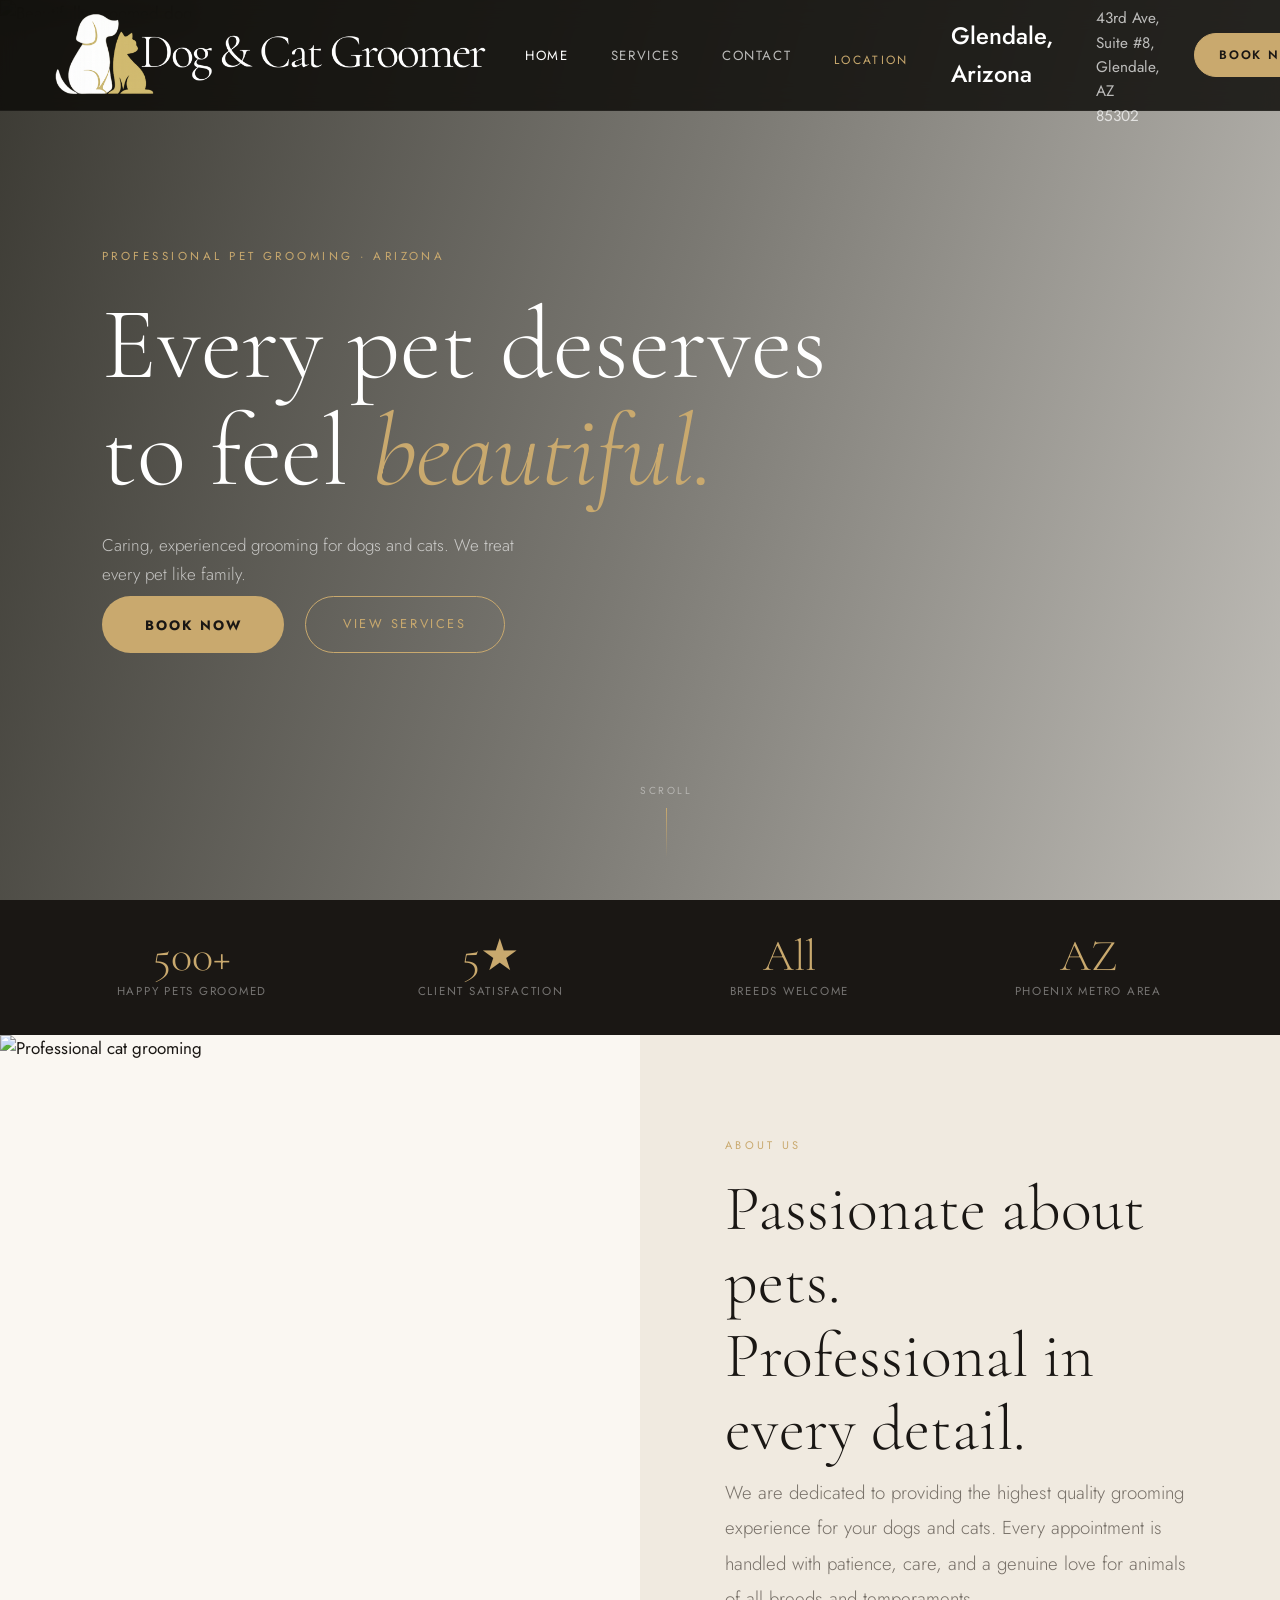
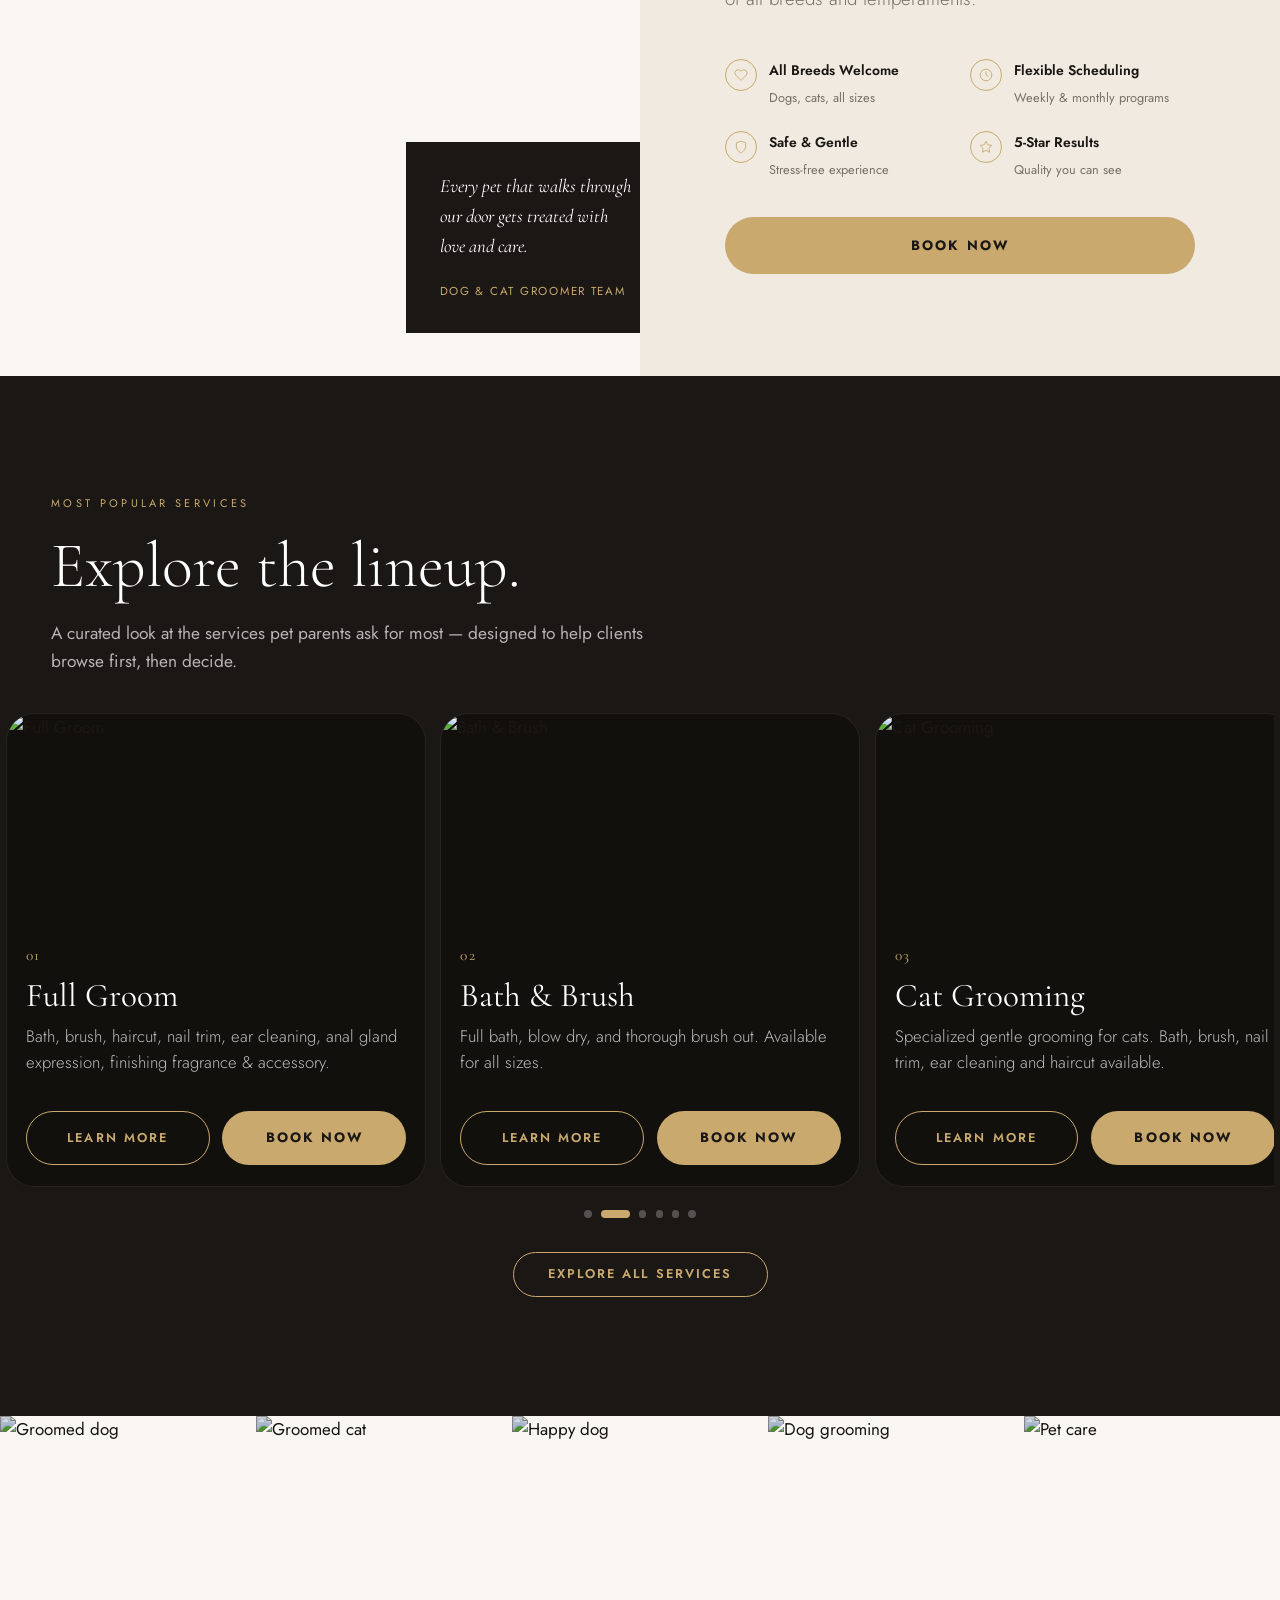
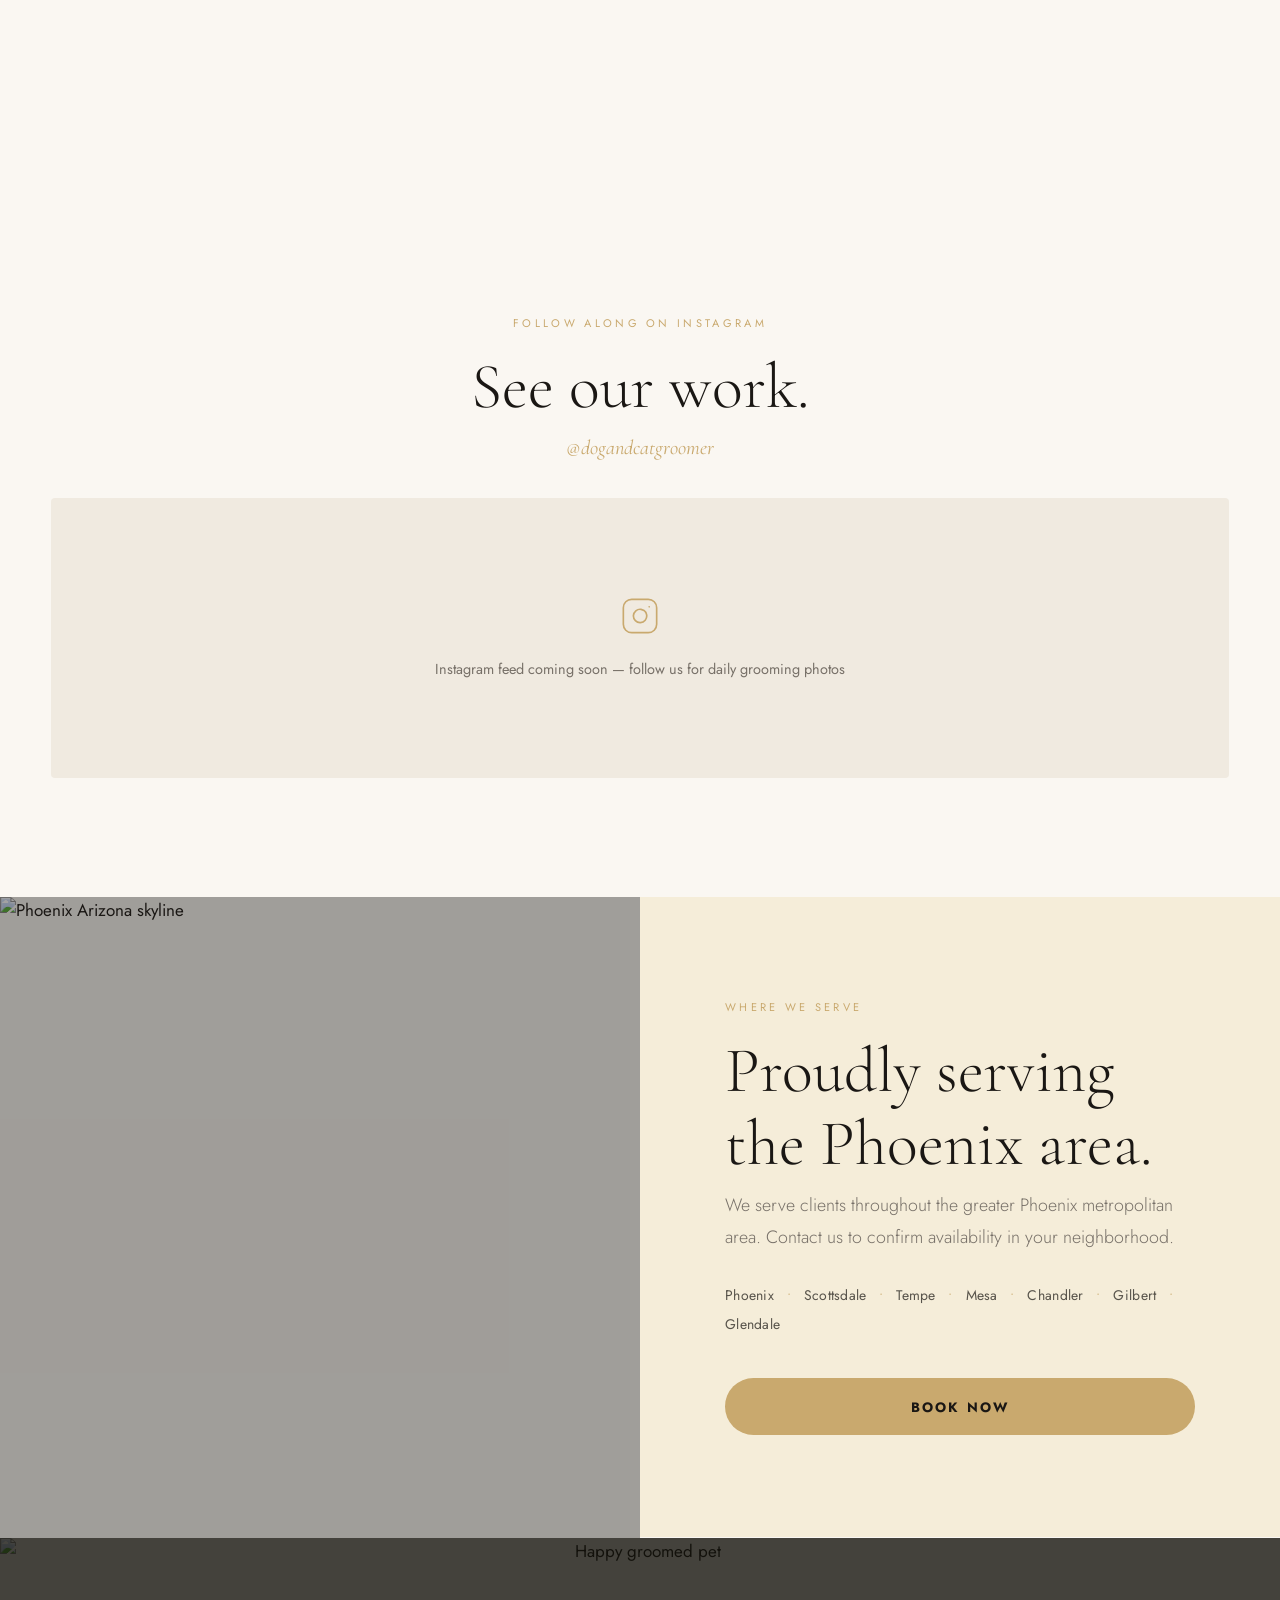
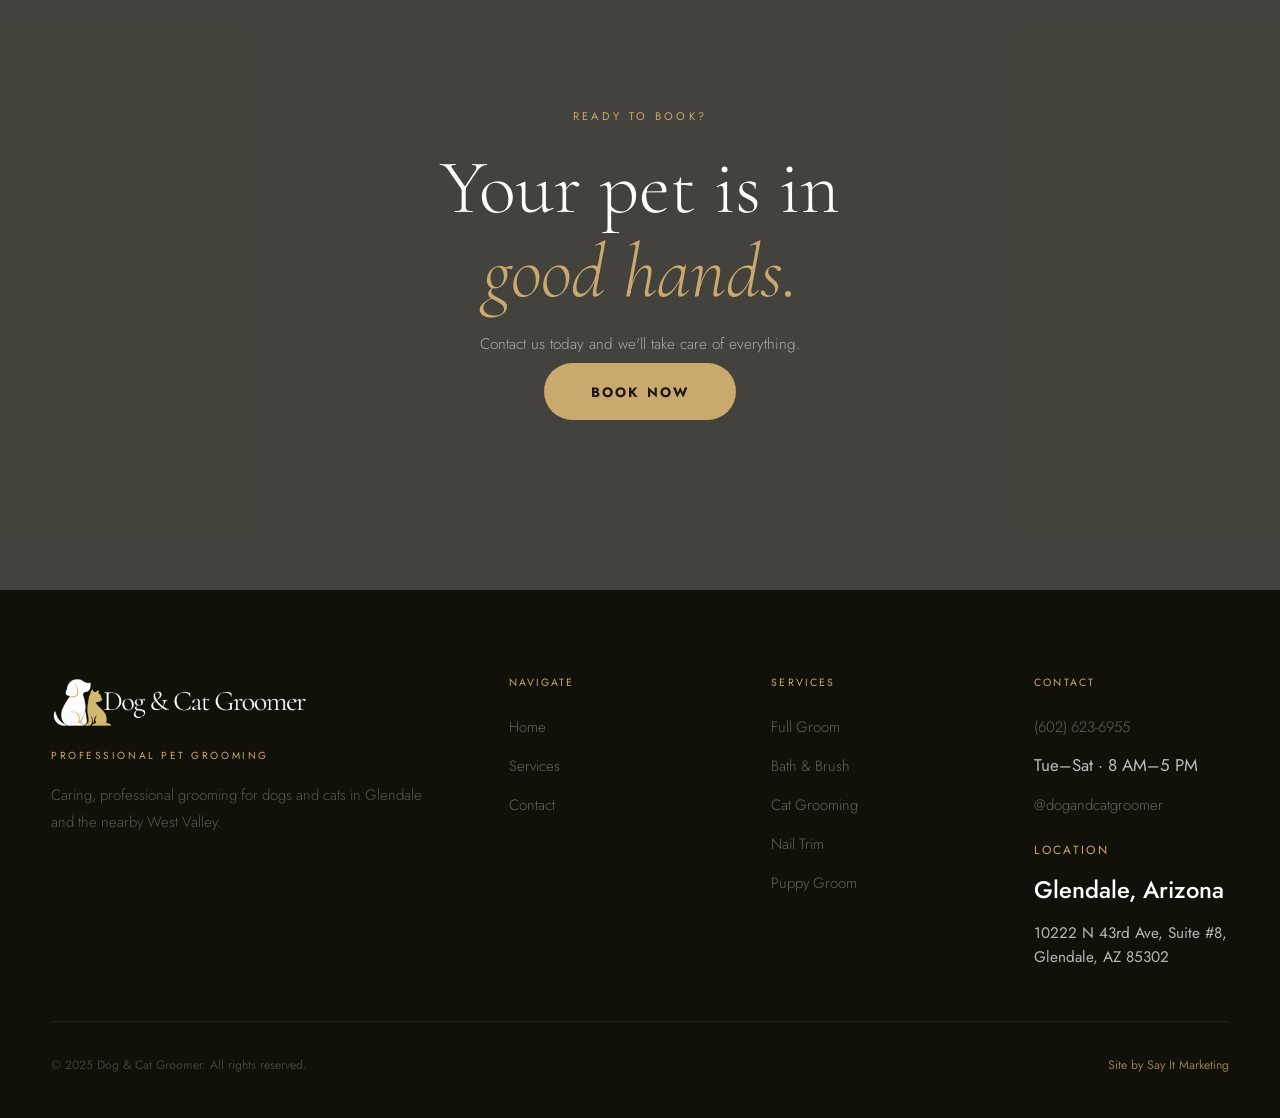
==== commit 08c40481: "Add files via upload" ====
--- a/index.html
+++ b/index.html
@@ -480,7 +480,7 @@
     <div>
       <img src="/images/logo-dark.png" alt="Dog &amp; Cat Groomer" class="footer-logo-img">
       <div class="footer-brand-tag">Professional Pet Grooming</div>
-      <p class="footer-brand-desc">Caring, professional grooming for dogs and cats throughout the Phoenix metro area. Every pet treated like family.</p>
+      <p class="footer-brand-desc">Caring, professional grooming for dogs and cats in Glendale and the nearby West Valley.</p>
     </div>
     <div>
       <div class="footer-col-title">Navigate</div>
@@ -488,10 +488,7 @@
         <li><a href="index.html">Home</a></li>
         <li><a href="services.html">Services</a></li>
         <li><a href="contact.html">Contact</a></li>
-      <li class="footer-location-label">Location</li>
-<li class="footer-location-title">Glendale, Arizona</li>
-<li class="footer-location-note">10222 N 43rd Ave, Suite #8, Glendale, AZ 85302</li>
-</ul>
+      </ul>
     </div>
     <div>
       <div class="footer-col-title">Services</div>
@@ -501,22 +498,18 @@
         <li><a href="services.html">Cat Grooming</a></li>
         <li><a href="services.html">Nail Trim</a></li>
         <li><a href="services.html">Puppy Groom</a></li>
-      <li class="footer-location-label">Location</li>
-<li class="footer-location-title">Glendale, Arizona</li>
-<li class="footer-location-note">10222 N 43rd Ave, Suite #8, Glendale, AZ 85302</li>
-</ul>
+      </ul>
     </div>
     <div>
       <div class="footer-col-title">Contact</div>
-      <ul class="footer-links-v2">
+      <ul class="footer-links-v2 footer-contact-block">
         <li><a href="tel:6026236955" class="site-phone">(602) 623-6955</a></li>
         <li><span style="color:rgba(255,255,255,0.72)">Tue–Sat · 8 AM–5 PM</span></li>
         <li><a href="https://instagram.com/dogandcatgroomer" target="_blank" class="site-instagram">@dogandcatgroomer</a></li>
-        <li><span style="color:rgba(255,255,255,0.2)">Glendale, Arizona</span></li>
-      <li class="footer-location-label">Location</li>
-<li class="footer-location-title">Glendale, Arizona</li>
-<li class="footer-location-note">10222 N 43rd Ave, Suite #8, Glendale, AZ 85302</li>
-</ul>
+        <li class="footer-location-label">Location</li>
+        <li class="footer-location-title">Glendale, Arizona</li>
+        <li class="footer-location-note">10222 N 43rd Ave, Suite #8, Glendale, AZ 85302</li>
+      </ul>
     </div>
   </div>
   <div class="footer-bottom-v2">
--- a/style.css
+++ b/style.css
@@ -3088,3 +3088,14 @@
     line-height: 1.4;
   }
 }
+
+
+/* ===== MENU LOCATION SIZE REFINEMENT ===== */
+.nav-overlay-location-title {
+  font-size: clamp(1.55rem, 4vw, 2rem) !important;
+  line-height: 1.08 !important;
+}
+.nav-overlay-location-note {
+  font-size: 0.9rem !important;
+  line-height: 1.4 !important;
+}
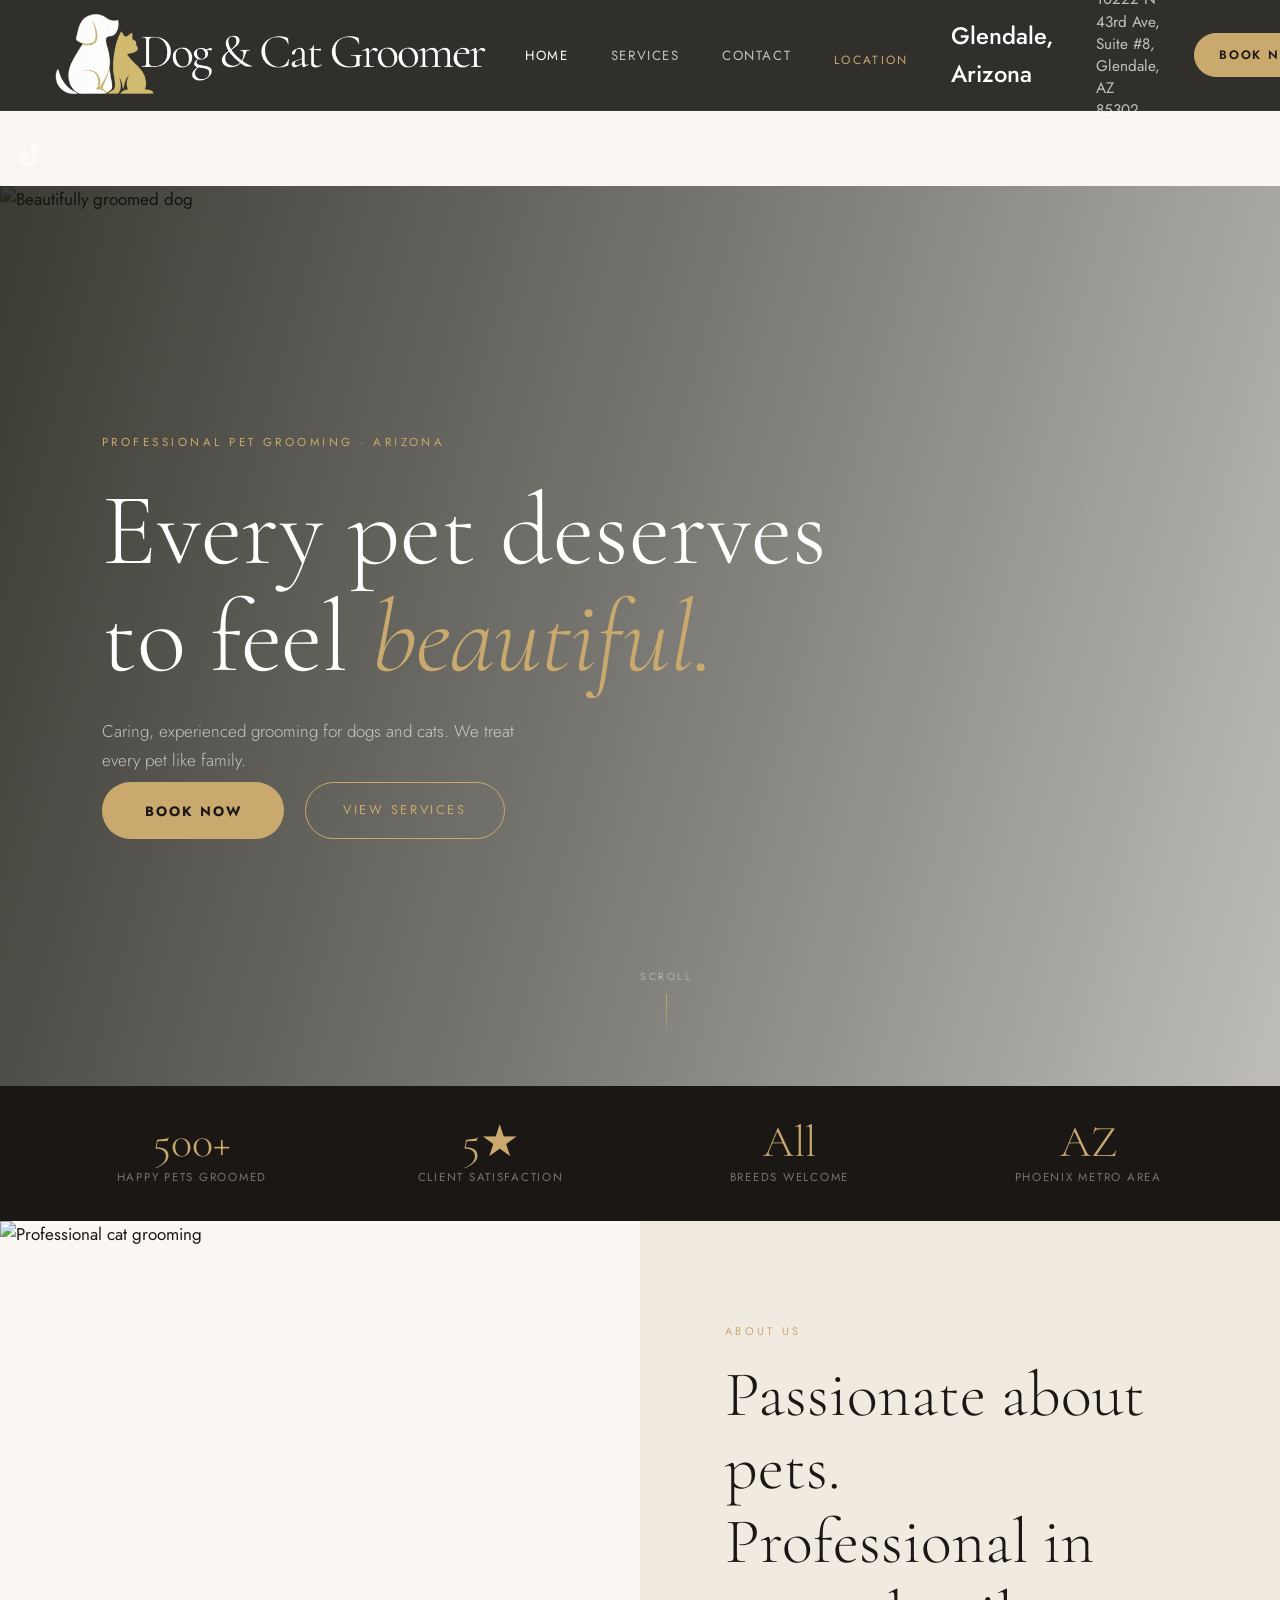
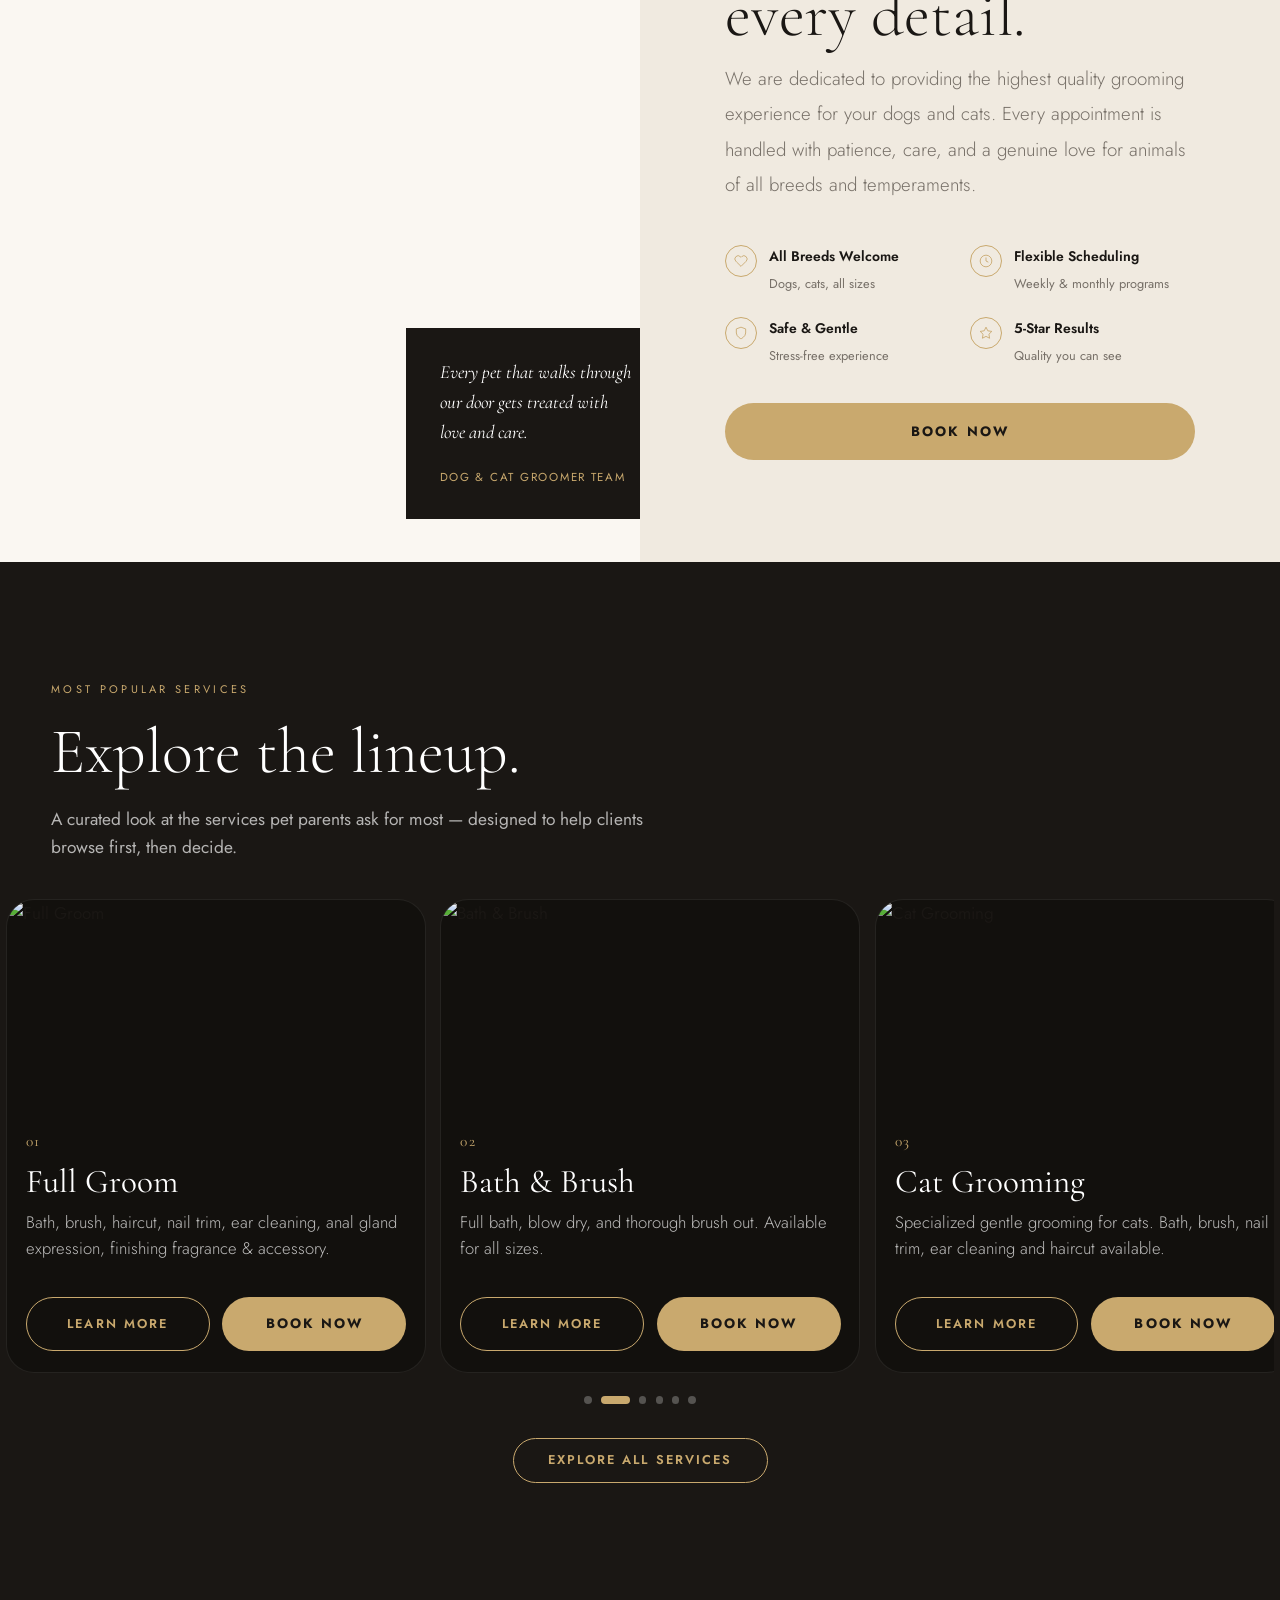
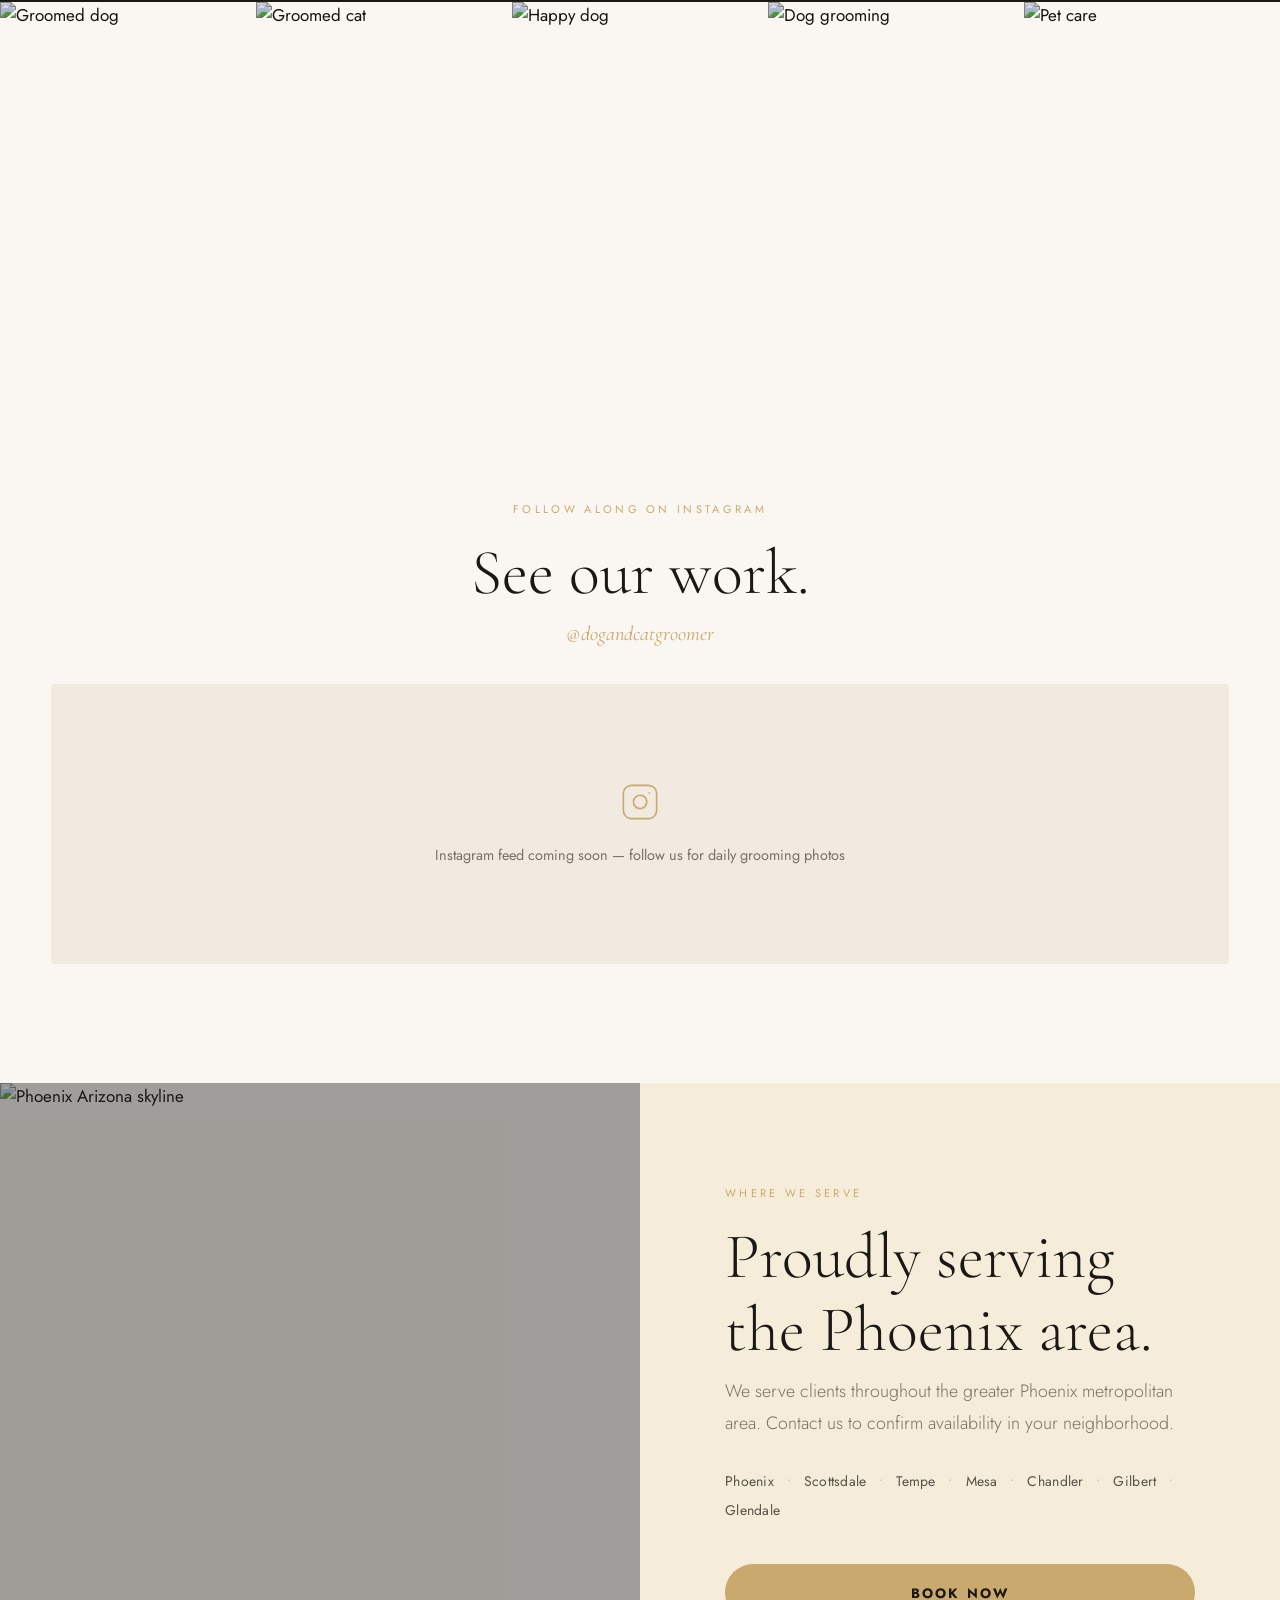
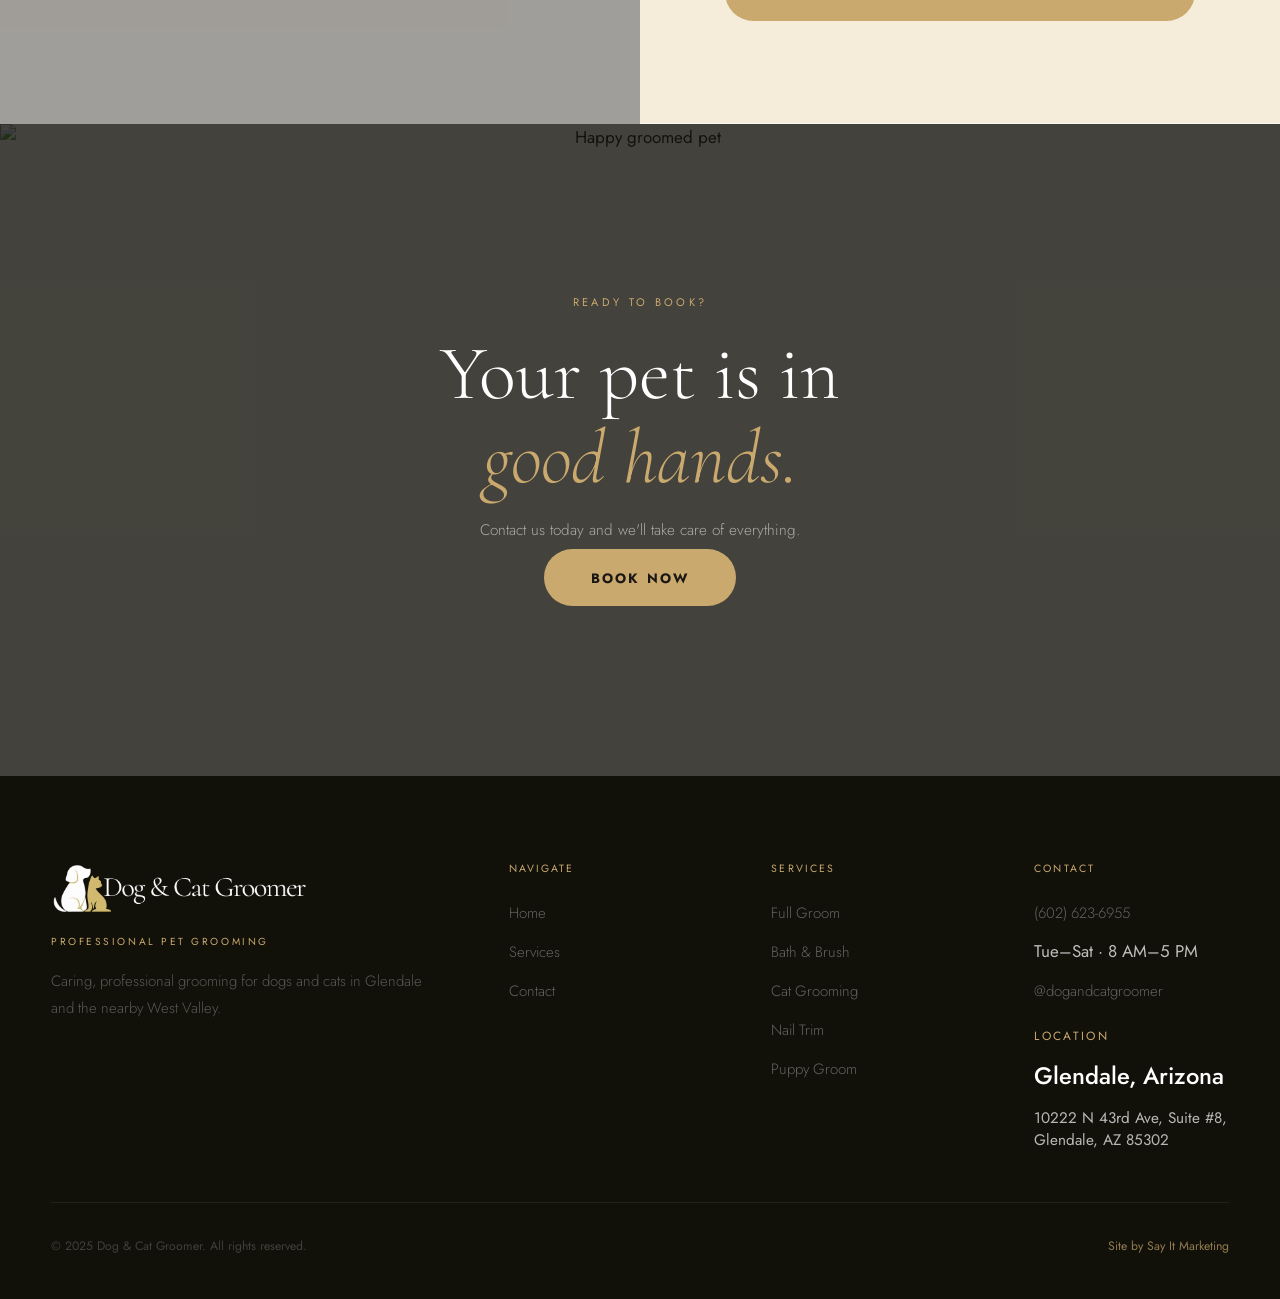
==== commit a57aa605: "Add files via upload" ====
--- a/index.html
+++ b/index.html
@@ -45,7 +45,6 @@
       </svg>
     </button>
   </div>
-  <div class="nav-overlay-rule"></div>
   <ul class="nav-overlay-links">
     <li><a href="index.html">Home</a></li>
     <li><a href="services.html">Services</a></li>
@@ -58,6 +57,17 @@
   </div>
   <button type="button" class="nav-overlay-cta booking-trigger" data-service="">Book Now</button>
   <div class="nav-overlay-social">
+    <a href="https://instagram.com/dogandcatgroomer" target="_blank" class="nav-social-link" aria-label="Instagram">
+      <svg viewBox="0 0 24 24"><path d="M12 2.163c3.204 0 3.584.012 4.85.07 3.252.148 4.771 1.691 4.919 4.919.058 1.265.069 1.645.069 4.849 0 3.205-.012 3.584-.069 4.849-.149 3.225-1.664 4.771-4.919 4.919-1.266.058-1.644.07-4.85.07-3.204 0-3.584-.012-4.849-.07-3.26-.149-4.771-1.699-4.919-4.92-.058-1.265-.07-1.644-.07-4.849 0-3.204.013-3.583.07-4.849.149-3.227 1.664-4.771 4.919-4.919 1.266-.057 1.645-.069 4.849-.069zm0-2.163c-3.259 0-3.667.014-4.947.072-4.358.2-6.78 2.618-6.98 6.98-.059 1.281-.073 1.689-.073 4.948 0 3.259.014 3.668.072 4.948.2 4.358 2.618 6.78 6.98 6.98 1.281.058 1.689.072 4.948.072 3.259 0 3.668-.014 4.948-.072 4.354-.2 6.782-2.618 6.979-6.98.059-1.28.073-1.689.073-4.948 0-3.259-.014-3.667-.072-4.947-.196-4.354-2.617-6.78-6.979-6.98-1.281-.059-1.69-.073-4.949-.073zm0 5.838c-3.403 0-6.162 2.759-6.162 6.162s2.759 6.163 6.162 6.163 6.162-2.759 6.162-6.163c0-3.403-2.759-6.162-6.162-6.162zm0 10.162c-2.209 0-4-1.79-4-4 0-2.209 1.791-4 4-4s4 1.791 4 4c0 2.21-1.791 4-4 4zm6.406-11.845c-.796 0-1.441.645-1.441 1.44s.645 1.44 1.441 1.44c.795 0 1.439-.645 1.439-1.44s-.644-1.44-1.439-1.44z"/></svg>
+    </a>
+    <a href="https://facebook.com" target="_blank" class="nav-social-link" aria-label="Facebook">
+      <svg viewBox="0 0 24 24"><path d="M24 12.073c0-6.627-5.373-12-12-12s-12 5.373-12 12c0 5.99 4.388 10.954 10.125 11.854v-8.385H7.078v-3.47h3.047V9.43c0-3.007 1.792-4.669 4.533-4.669 1.312 0 2.686.235 2.686.235v2.953H15.83c-1.491 0-1.956.925-1.956 1.874v2.25h3.328l-.532 3.47h-2.796v8.385C19.612 23.027 24 18.062 24 12.073z"/></svg>
+    </a>
+    <a href="https://tiktok.com" target="_blank" class="nav-social-link" aria-label="TikTok">
+      <svg viewBox="0 0 24 24"><path d="M12.525.02c1.31-.02 2.61-.01 3.91-.02.08 1.53.63 3.09 1.75 4.17 1.12 1.11 2.7 1.62 4.24 1.79v4.03c-1.44-.05-2.89-.35-4.2-.97-.57-.26-1.1-.59-1.62-.93-.01 2.92.01 5.84-.02 8.75-.08 1.4-.54 2.79-1.35 3.94-1.31 1.92-3.58 3.17-5.91 3.21-1.43.08-2.86-.31-4.08-1.03-2.02-1.19-3.44-3.37-3.65-5.71-.02-.5-.03-1-.01-1.49.18-1.9 1.12-3.72 2.58-4.96 1.66-1.44 3.98-2.13 6.15-1.72.02 1.48-.04 2.96-.04 4.44-.99-.32-2.15-.23-3.02.37-.63.41-1.11 1.04-1.36 1.75-.21.51-.15 1.07-.14 1.61.24 1.64 1.82 3.02 3.5 2.87 1.12-.01 2.19-.66 2.77-1.61.19-.33.4-.67.41-1.06.1-1.79.06-3.57.07-5.36.01-4.03-.01-8.05.02-12.07z"/></svg>
+    </a>
+  </div>
+</div>
     <a href="https://instagram.com/dogandcatgroomer" target="_blank" class="nav-social-link" aria-label="Instagram">
       <svg viewBox="0 0 24 24"><path d="M12 2.163c3.204 0 3.584.012 4.85.07 3.252.148 4.771 1.691 4.919 4.919.058 1.265.069 1.645.069 4.849 0 3.205-.012 3.584-.069 4.849-.149 3.225-1.664 4.771-4.919 4.919-1.266.058-1.644.07-4.85.07-3.204 0-3.584-.012-4.849-.07-3.26-.149-4.771-1.699-4.919-4.92-.058-1.265-.07-1.644-.07-4.849 0-3.204.013-3.583.07-4.849.149-3.227 1.664-4.771 4.919-4.919 1.266-.057 1.645-.069 4.849-.069zm0-2.163c-3.259 0-3.667.014-4.947.072-4.358.2-6.78 2.618-6.98 6.98-.059 1.281-.073 1.689-.073 4.948 0 3.259.014 3.668.072 4.948.2 4.358 2.618 6.78 6.98 6.98 1.281.058 1.689.072 4.948.072 3.259 0 3.668-.014 4.948-.072 4.354-.2 6.782-2.618 6.979-6.98.059-1.28.073-1.689.073-4.948 0-3.259-.014-3.667-.072-4.947-.196-4.354-2.617-6.78-6.979-6.98-1.281-.059-1.69-.073-4.949-.073zm0 5.838c-3.403 0-6.162 2.759-6.162 6.162s2.759 6.163 6.162 6.163 6.162-2.759 6.162-6.163c0-3.403-2.759-6.162-6.162-6.162zm0 10.162c-2.209 0-4-1.79-4-4 0-2.209 1.791-4 4-4s4 1.791 4 4c0 2.21-1.791 4-4 4zm6.406-11.845c-.796 0-1.441.645-1.441 1.44s.645 1.44 1.441 1.44c.795 0 1.439-.645 1.439-1.44s-.644-1.44-1.439-1.44z"/></svg>
     </a>
@@ -591,5 +601,64 @@
 });
 </script>
 
+
+<script>
+(function () {
+  const bookingSheet = document.getElementById('bookingSheet');
+  if (!bookingSheet) return;
+
+  const bookingService = document.getElementById('bookingService');
+  const bookingSheetTitle = document.getElementById('bookingSheetTitle');
+  const bookingPetType = document.getElementById('bookingPetType');
+
+  function openBookingSheet(serviceValue) {
+    if (serviceValue && bookingService) {
+      const match = Array.from(bookingService.options).find(opt => opt.text.trim().toLowerCase() === String(serviceValue).trim().toLowerCase());
+      if (match) bookingService.value = match.text;
+    } else if (bookingService) {
+      bookingService.selectedIndex = 0;
+    }
+    if (bookingSheetTitle) bookingSheetTitle.textContent = 'Request a grooming visit';
+    bookingSheet.classList.add('open');
+    bookingSheet.setAttribute('aria-hidden', 'false');
+    document.body.classList.add('nav-open');
+  }
+
+  function closeBookingSheet() {
+    bookingSheet.classList.remove('open');
+    bookingSheet.setAttribute('aria-hidden', 'true');
+    document.body.classList.remove('nav-open');
+  }
+
+  document.querySelectorAll('.booking-trigger').forEach(btn => {
+    btn.addEventListener('click', function (e) {
+      e.preventDefault();
+      e.stopPropagation();
+      if (typeof closeNav === 'function') closeNav();
+      const serviceValue = this.getAttribute('data-service') || '';
+      openBookingSheet(serviceValue);
+    });
+  });
+
+  const closeBtn = document.getElementById('bookingSheetClose');
+  if (closeBtn) closeBtn.addEventListener('click', closeBookingSheet);
+  bookingSheet.querySelectorAll('[data-close-booking]').forEach(el => el.addEventListener('click', closeBookingSheet));
+
+  document.querySelectorAll('.booking-pet-option').forEach(btn => {
+    btn.addEventListener('click', function () {
+      document.querySelectorAll('.booking-pet-option').forEach(b => b.classList.remove('active'));
+      this.classList.add('active');
+      if (bookingPetType) bookingPetType.value = this.getAttribute('data-pet') || '';
+    });
+  });
+
+  document.addEventListener('keydown', (e) => {
+    if (e.key === 'Escape' && bookingSheet.classList.contains('open')) {
+      closeBookingSheet();
+    }
+  });
+})();
+</script>
+
 </body>
 </html>
--- a/style.css
+++ b/style.css
@@ -3099,3 +3099,64 @@
   font-size: 0.9rem !important;
   line-height: 1.4 !important;
 }
+
+
+/* ===== GLOBAL PATCHED FOOTER LOCATION STYLES ===== */
+.footer-location-label {
+  color: var(--gold);
+  font-size: 0.7rem;
+  letter-spacing: 0.2em;
+  text-transform: uppercase;
+  margin-top: 10px;
+}
+.footer-location-title {
+  color: #fff;
+  font-size: 1.4rem;
+  font-weight: 500;
+}
+.footer-location-note {
+  color: rgba(255,255,255,0.7);
+  font-size: 0.9rem;
+  line-height: 1.45;
+}
+
+/* ===== GLOBAL PATCHED MENU STRUCTURE ===== */
+.nav-overlay-location {
+  margin-top: 4.2rem;
+  margin-bottom: 2rem;
+}
+.nav-overlay-location-label {
+  color: var(--gold);
+  text-transform: uppercase;
+  letter-spacing: 0.18em;
+  font-size: 0.72rem;
+  margin-bottom: 0.5rem;
+}
+.nav-overlay-location-title {
+  color: var(--white);
+  font-family: 'Jost', sans-serif;
+  font-size: clamp(1.1rem, 2.8vw, 1.35rem) !important;
+  font-weight: 700;
+  line-height: 1.08;
+  margin-bottom: 0.35rem;
+}
+.nav-overlay-location-note {
+  color: rgba(255,255,255,0.78);
+  font-family: 'Jost', sans-serif;
+  font-size: 0.9rem !important;
+  line-height: 1.4;
+  max-width: 32rem;
+}
+.nav-overlay-links {
+  margin-bottom: 4.2rem !important;
+}
+.nav-overlay-cta,
+.nav-cta-btn {
+  border: none;
+  cursor: pointer;
+}
+@media (max-width: 640px) {
+  .nav-overlay-location-title {
+    font-size: 1rem !important;
+  }
+}
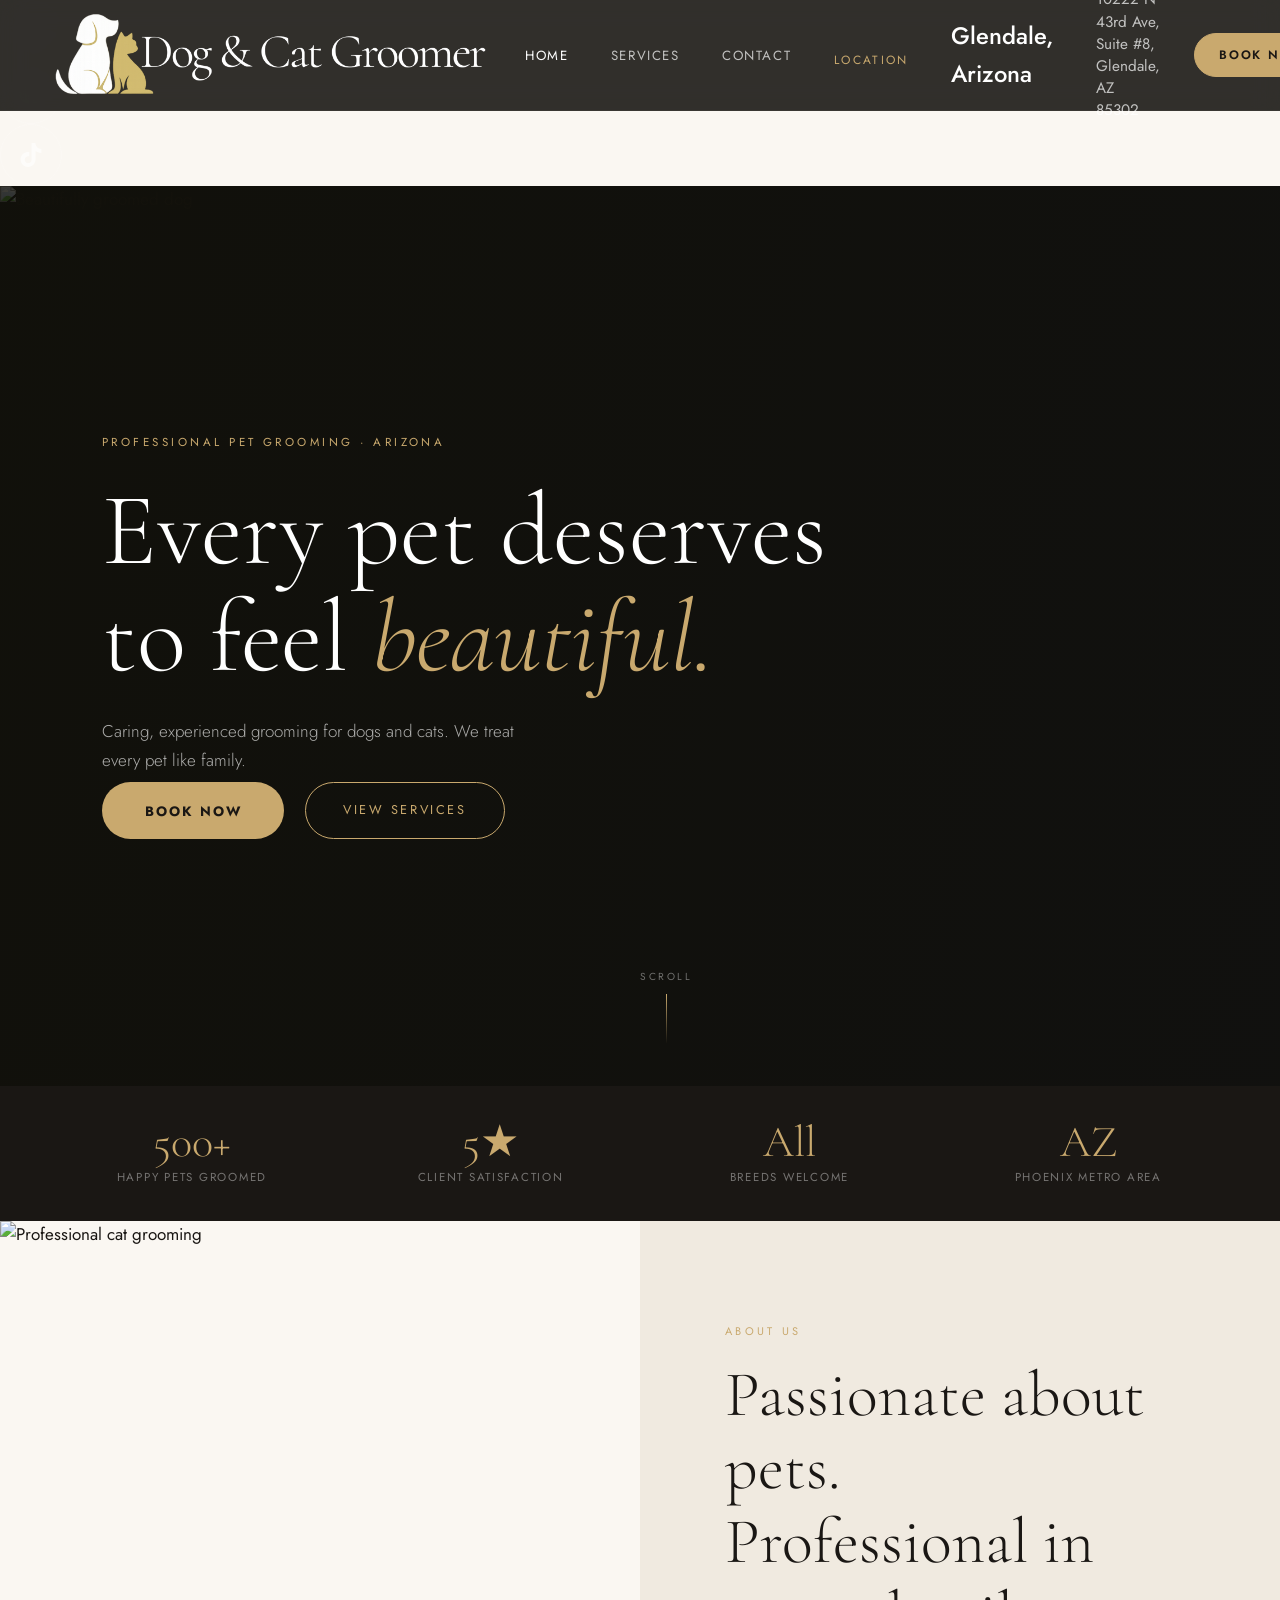
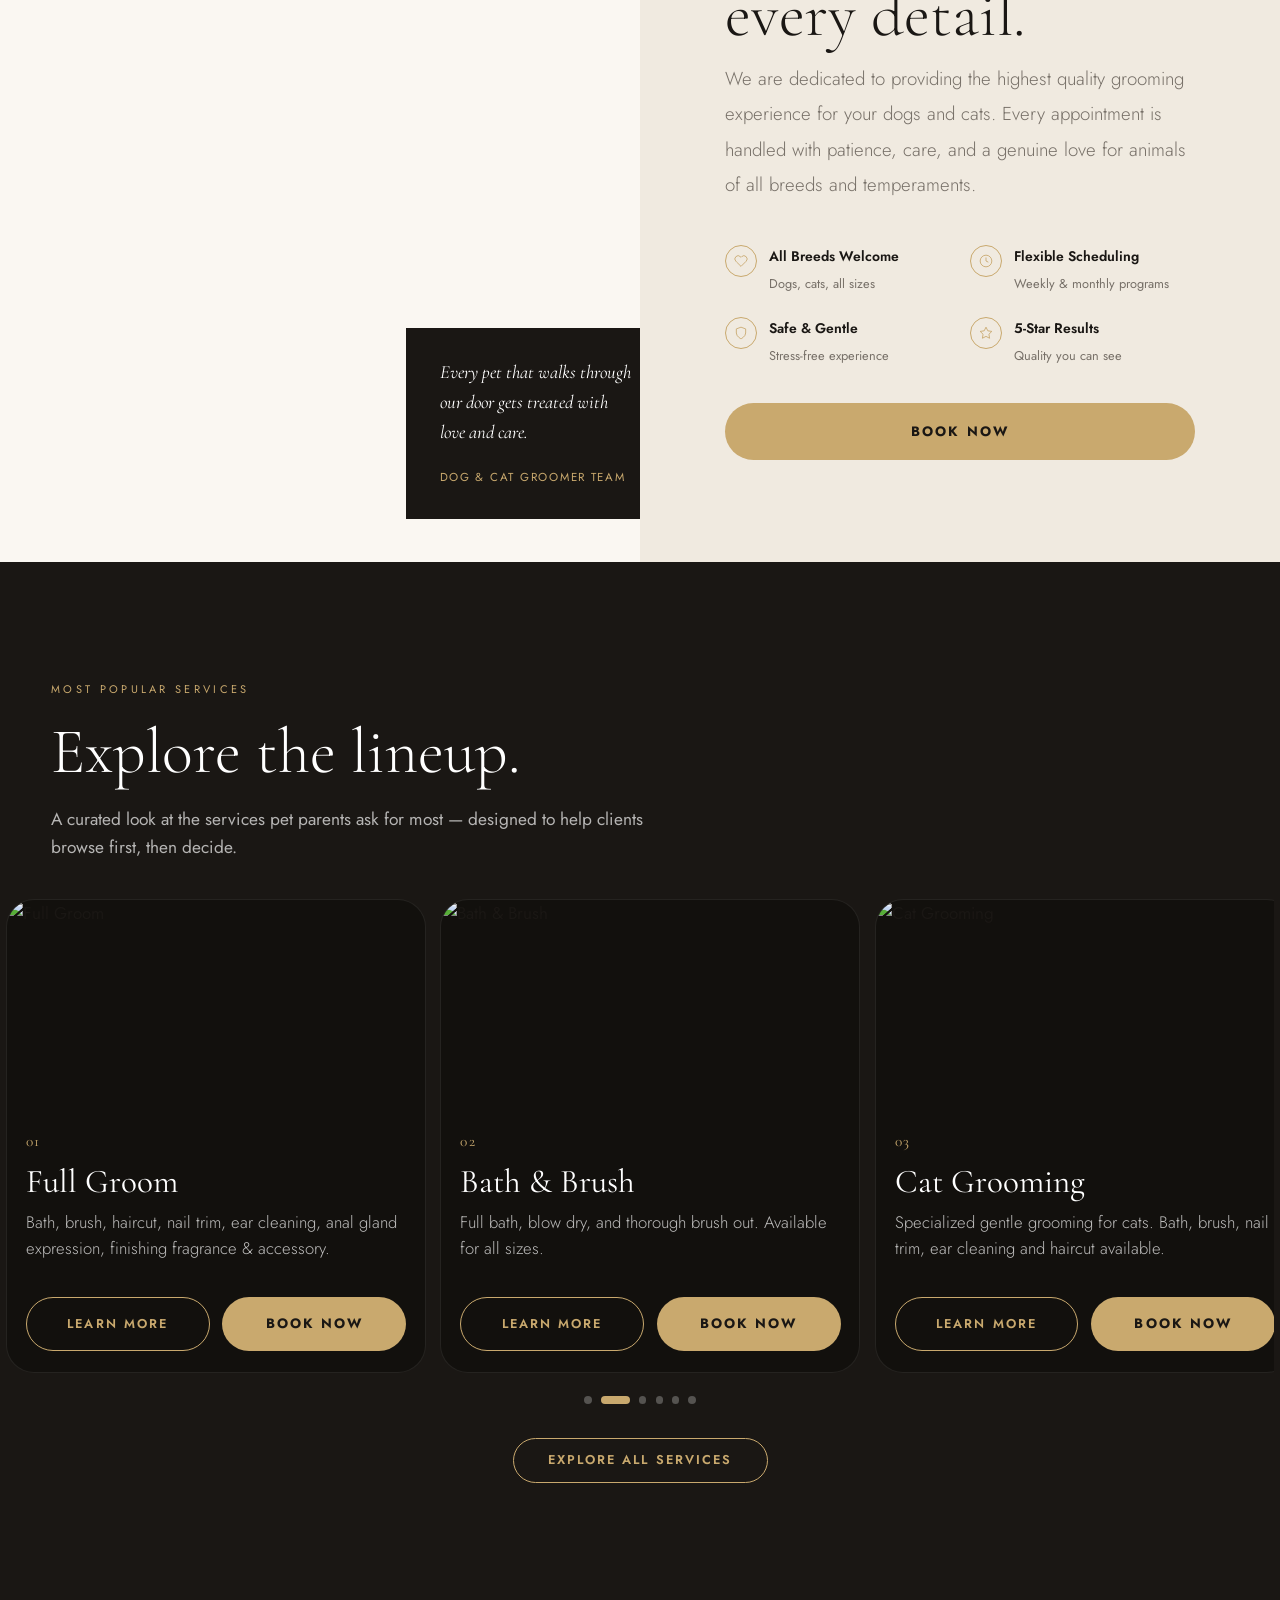
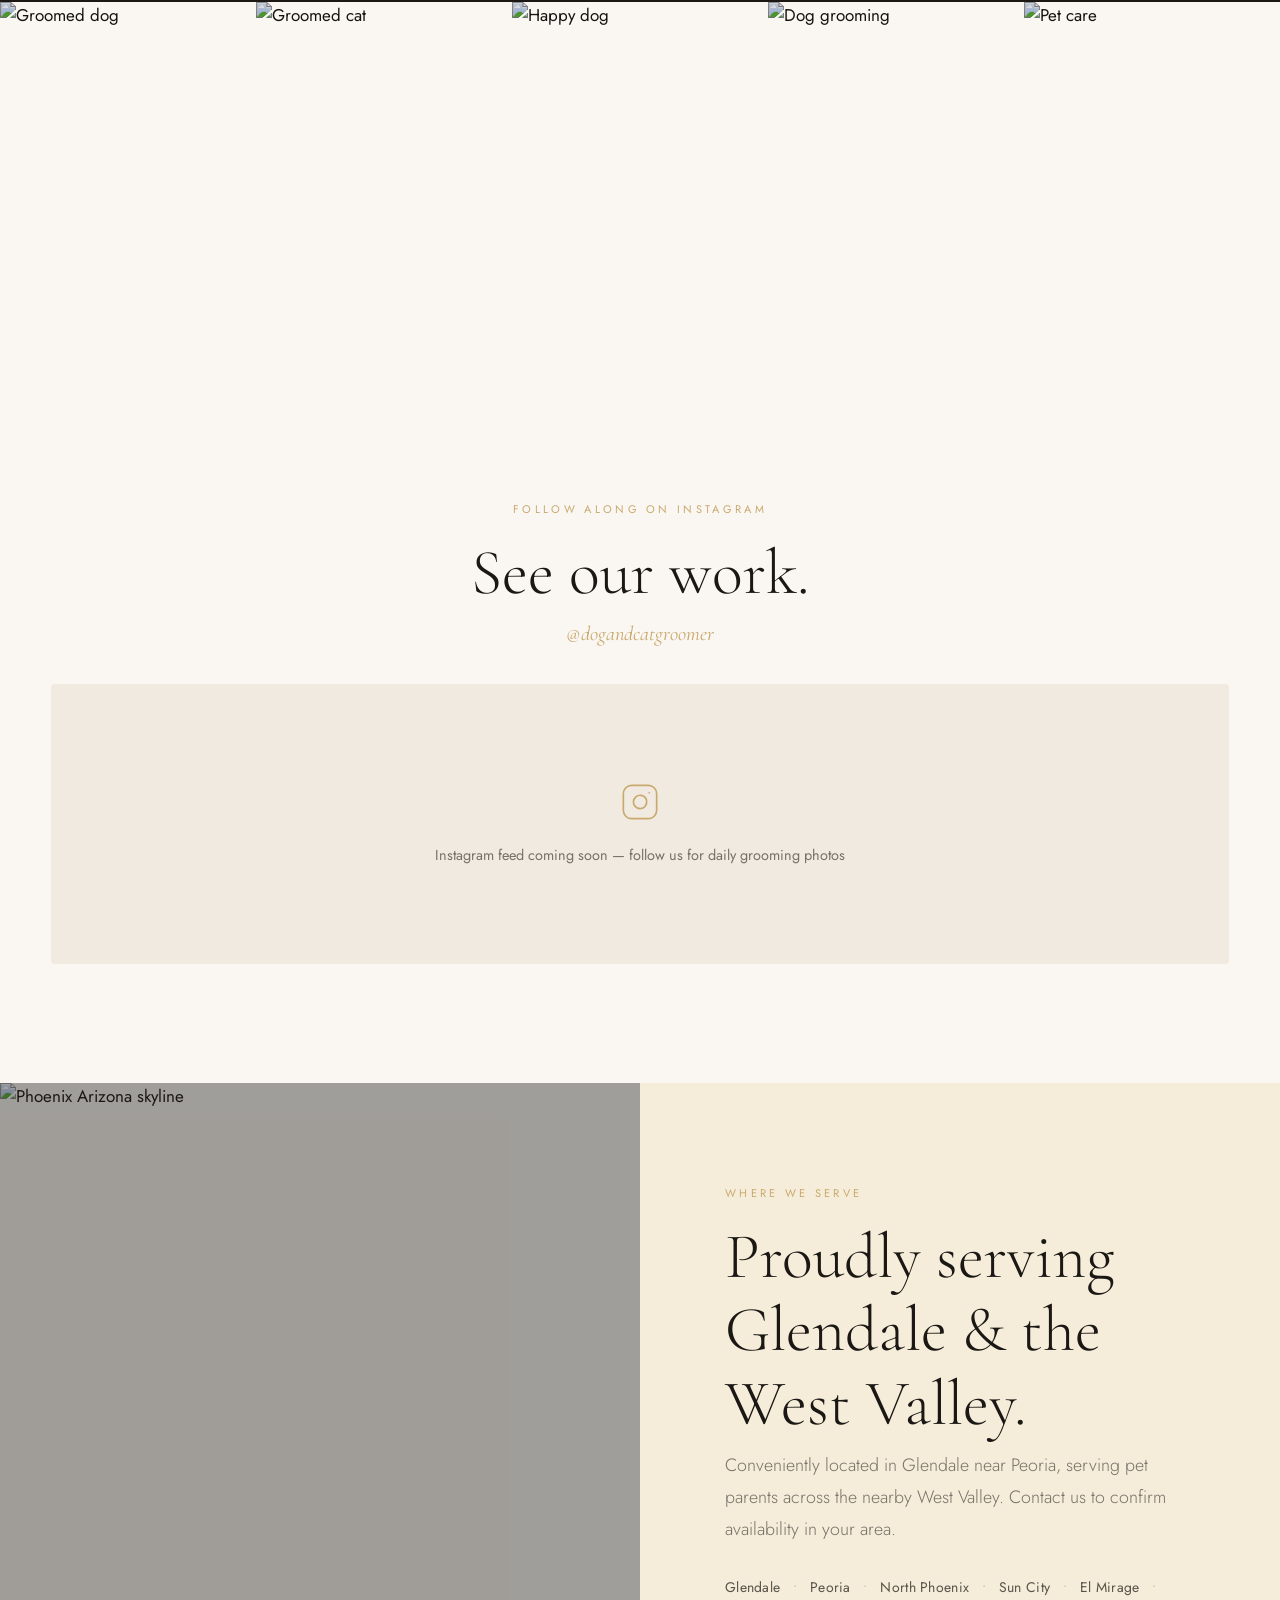
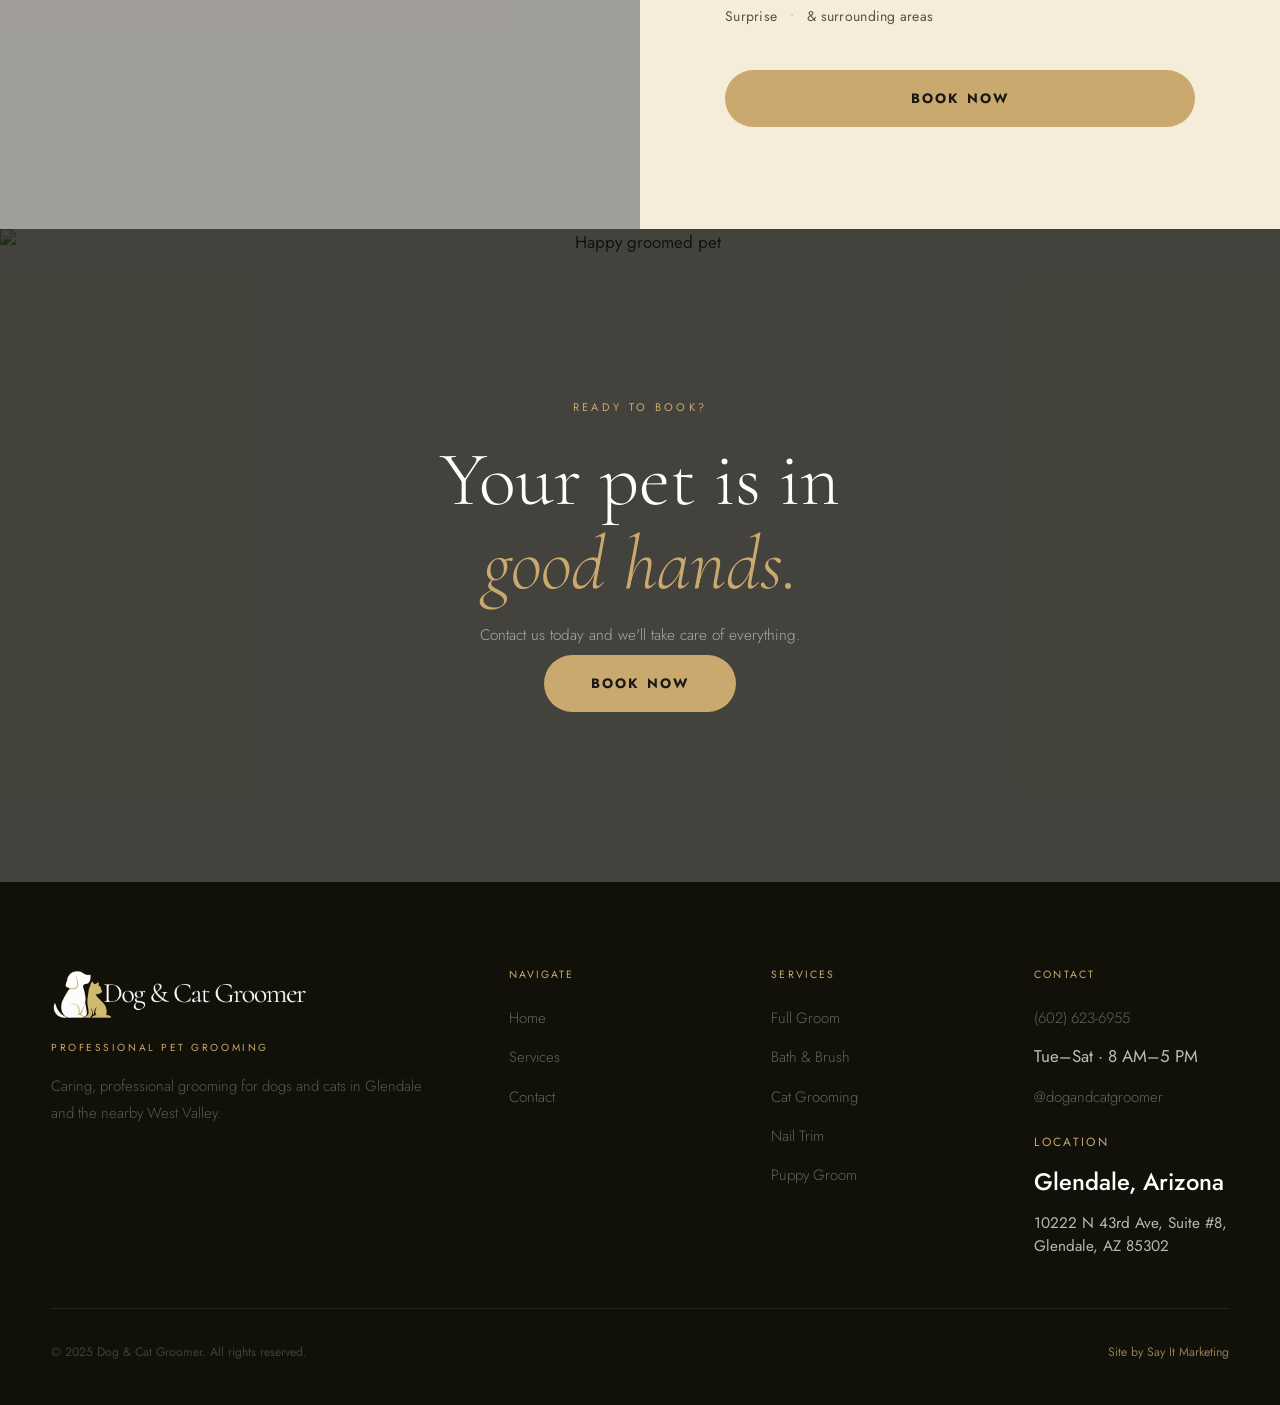
==== commit fd02bbb8: "Add files via upload" ====
--- a/index.html
+++ b/index.html
@@ -50,12 +50,12 @@
     <li><a href="services.html">Services</a></li>
     <li><a href="contact.html">Contact</a></li>
   </ul>
+  <button type="button" class="nav-overlay-cta booking-trigger" data-service="">Book Now</button>
   <div class="nav-overlay-location">
     <div class="nav-overlay-location-label">Location</div>
     <div class="nav-overlay-location-title">Glendale, Arizona</div>
     <div class="nav-overlay-location-note">10222 N 43rd Ave, Suite #8, Glendale, AZ 85302</div>
   </div>
-  <button type="button" class="nav-overlay-cta booking-trigger" data-service="">Book Now</button>
   <div class="nav-overlay-social">
     <a href="https://instagram.com/dogandcatgroomer" target="_blank" class="nav-social-link" aria-label="Instagram">
       <svg viewBox="0 0 24 24"><path d="M12 2.163c3.204 0 3.584.012 4.85.07 3.252.148 4.771 1.691 4.919 4.919.058 1.265.069 1.645.069 4.849 0 3.205-.012 3.584-.069 4.849-.149 3.225-1.664 4.771-4.919 4.919-1.266.058-1.644.07-4.85.07-3.204 0-3.584-.012-4.849-.07-3.26-.149-4.771-1.699-4.919-4.92-.058-1.265-.07-1.644-.07-4.849 0-3.204.013-3.583.07-4.849.149-3.227 1.664-4.771 4.919-4.919 1.266-.057 1.645-.069 4.849-.069zm0-2.163c-3.259 0-3.667.014-4.947.072-4.358.2-6.78 2.618-6.98 6.98-.059 1.281-.073 1.689-.073 4.948 0 3.259.014 3.668.072 4.948.2 4.358 2.618 6.78 6.98 6.98 1.281.058 1.689.072 4.948.072 3.259 0 3.668-.014 4.948-.072 4.354-.2 6.782-2.618 6.979-6.98.059-1.28.073-1.689.073-4.948 0-3.259-.014-3.667-.072-4.947-.196-4.354-2.617-6.78-6.979-6.98-1.281-.059-1.69-.073-4.949-.073zm0 5.838c-3.403 0-6.162 2.759-6.162 6.162s2.759 6.163 6.162 6.163 6.162-2.759 6.162-6.163c0-3.403-2.759-6.162-6.162-6.162zm0 10.162c-2.209 0-4-1.79-4-4 0-2.209 1.791-4 4-4s4 1.791 4 4c0 2.21-1.791 4-4 4zm6.406-11.845c-.796 0-1.441.645-1.441 1.44s.645 1.44 1.441 1.44c.795 0 1.439-.645 1.439-1.44s-.644-1.44-1.439-1.44z"/></svg>
--- a/style.css
+++ b/style.css
@@ -3160,3 +3160,139 @@
     font-size: 1rem !important;
   }
 }
+
+
+/* ===== FINAL GLOBAL MENU ORDER + TYPOGRAPHY BALANCE ===== */
+.nav-overlay-top .nav-overlay-logo-img {
+  height: 58px !important;
+  max-width: 320px !important;
+}
+
+.nav-overlay-links {
+  margin-bottom: 1.1rem !important;
+}
+
+.nav-overlay-links li {
+  margin-bottom: 0.55rem !important;
+}
+
+.nav-overlay-links a {
+  font-family: 'Jost', sans-serif !important;
+  font-size: clamp(2.05rem, 5.6vw, 2.55rem) !important;
+  font-weight: 700 !important;
+  letter-spacing: 0.12em !important;
+  text-transform: uppercase !important;
+  line-height: 1.06 !important;
+}
+
+.nav-overlay-cta {
+  font-family: 'Jost', sans-serif !important;
+  font-size: clamp(2.05rem, 5.6vw, 2.55rem) !important;
+  font-weight: 700 !important;
+  letter-spacing: 0.12em !important;
+  text-transform: uppercase !important;
+  padding: 0.72rem 1.55rem !important;
+  border-radius: 999px !important;
+  margin-top: 0.2rem !important;
+  margin-bottom: 3.6rem !important;
+  line-height: 1.06 !important;
+  align-self: flex-start !important;
+}
+
+.nav-overlay-location {
+  margin-top: 0 !important;
+  margin-bottom: 2.4rem !important;
+}
+
+.nav-overlay-location-label {
+  margin-bottom: 0.45rem !important;
+}
+
+.nav-overlay-location-title {
+  font-size: clamp(1.08rem, 2.7vw, 1.3rem) !important;
+  line-height: 1.08 !important;
+  margin-bottom: 0.35rem !important;
+}
+
+.nav-overlay-location-note {
+  font-size: 0.9rem !important;
+  line-height: 1.38 !important;
+}
+
+.nav-overlay-social {
+  position: absolute !important;
+  left: 8vw !important;
+  bottom: 2.5rem !important;
+  margin: 0 !important;
+}
+
+@media (max-width: 900px) {
+  .nav-overlay {
+    padding: 0 2.8rem 2.6rem 2.8rem !important;
+  }
+  .nav-overlay-top {
+    top: 1.55rem !important;
+    left: 2.8rem !important;
+    right: 1.6rem !important;
+  }
+  .nav-overlay-top .nav-overlay-logo-img {
+    height: 52px !important;
+  }
+  .nav-overlay-links {
+    margin-top: 8.4rem !important;
+  }
+  .nav-overlay-links a,
+  .nav-overlay-cta {
+    font-size: 2rem !important;
+  }
+  .nav-overlay-cta {
+    padding: 0.72rem 1.45rem !important;
+    margin-bottom: 3.9rem !important;
+  }
+  .nav-overlay-location {
+    margin-bottom: 2.5rem !important;
+  }
+}
+
+@media (max-width: 640px) {
+  .nav-overlay-top .nav-overlay-logo-img {
+    height: 50px !important;
+  }
+  .nav-overlay-links {
+    margin-top: 8.5rem !important;
+  }
+  .nav-overlay-links a,
+  .nav-overlay-cta {
+    font-size: 1.9rem !important;
+  }
+  .nav-overlay-cta {
+    padding: 0.68rem 1.35rem !important;
+    margin-bottom: 3.7rem !important;
+  }
+  .nav-overlay-location-title {
+    font-size: 1.02rem !important;
+  }
+}
+
+/* ===== REMOVE WHITE BLANK STRIP UNDER HEADER ===== */
+.hero,
+.page-hero {
+  margin-top: 0 !important;
+  background: #111 !important;
+}
+
+.hero-bg img {
+  object-position: center center !important;
+}
+
+.page-hero-bg img {
+  object-position: center 22% !important;
+}
+
+.page-hero-overlay {
+  background: linear-gradient(to top, rgba(17,16,9,0.88) 0%, rgba(17,16,9,0.58) 55%, rgba(17,16,9,0.5) 100%) !important;
+}
+
+.contact-split {
+  margin-top: 0 !important;
+}
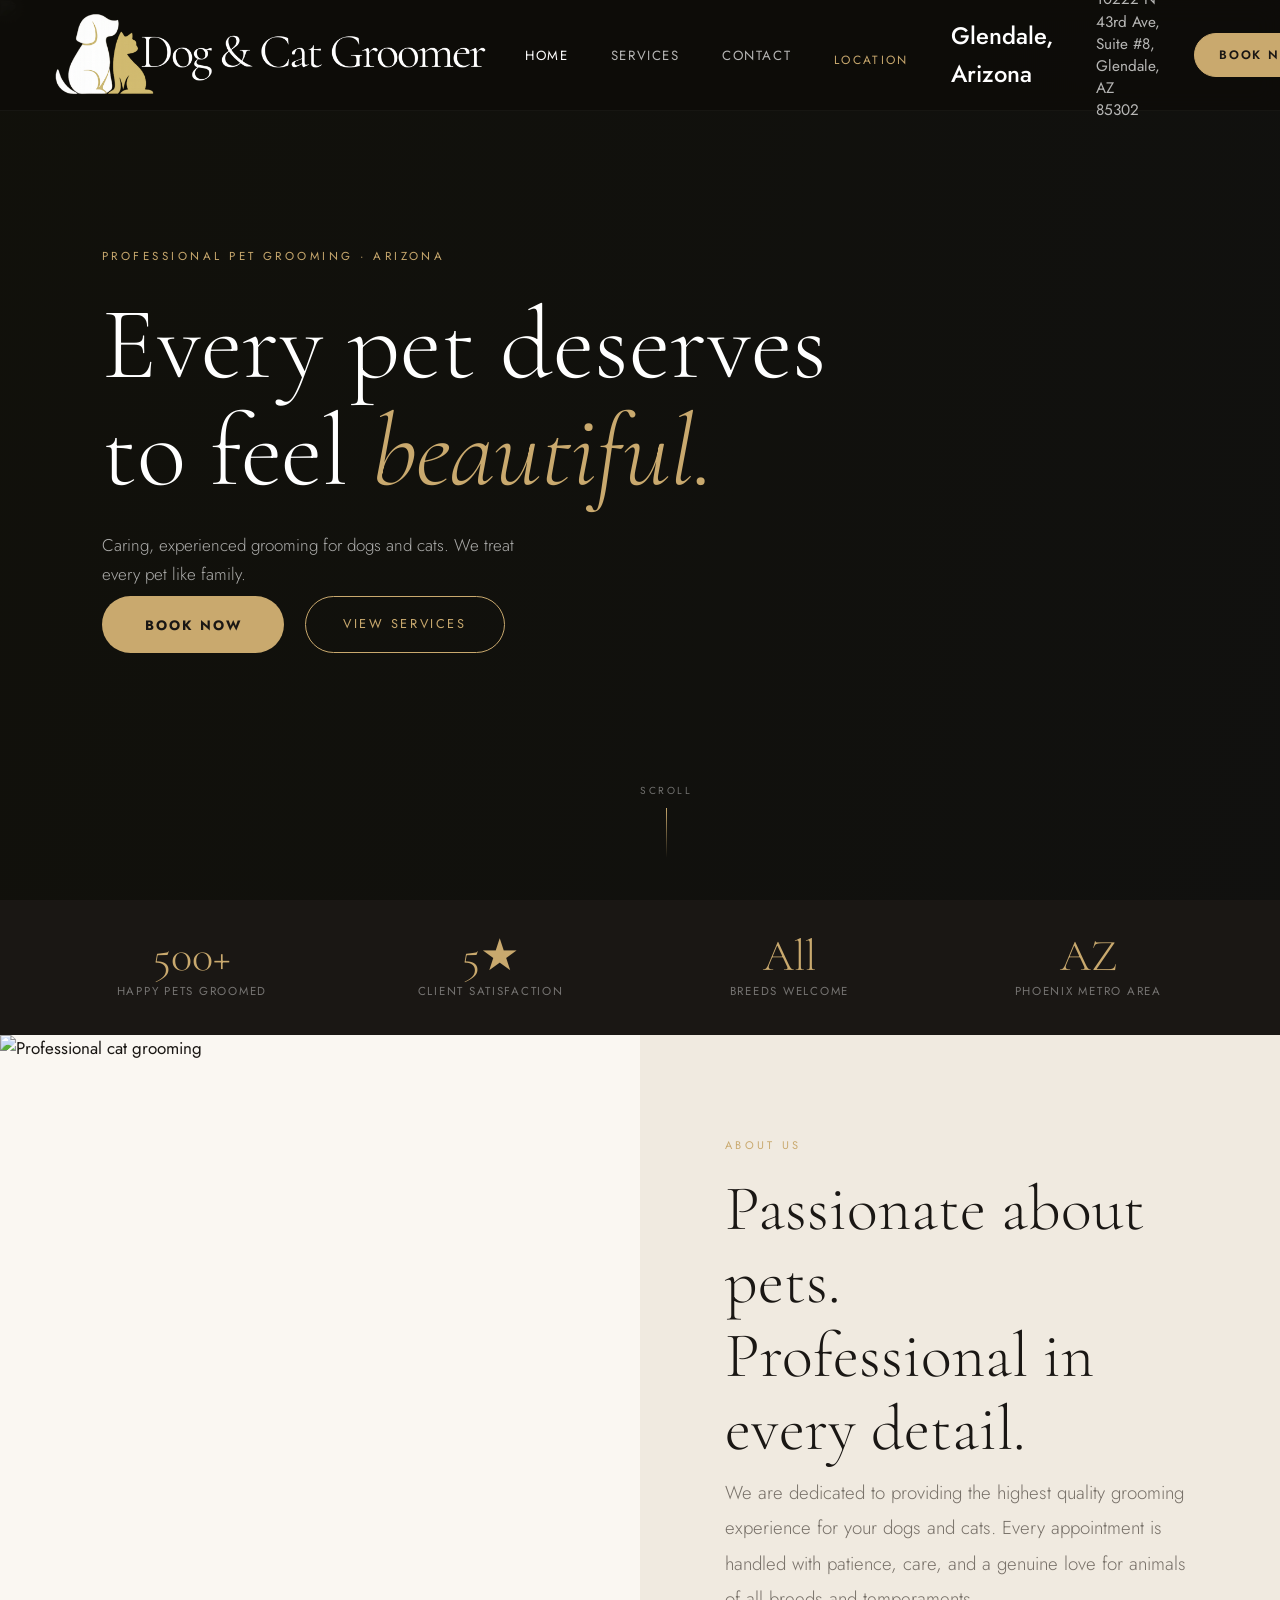
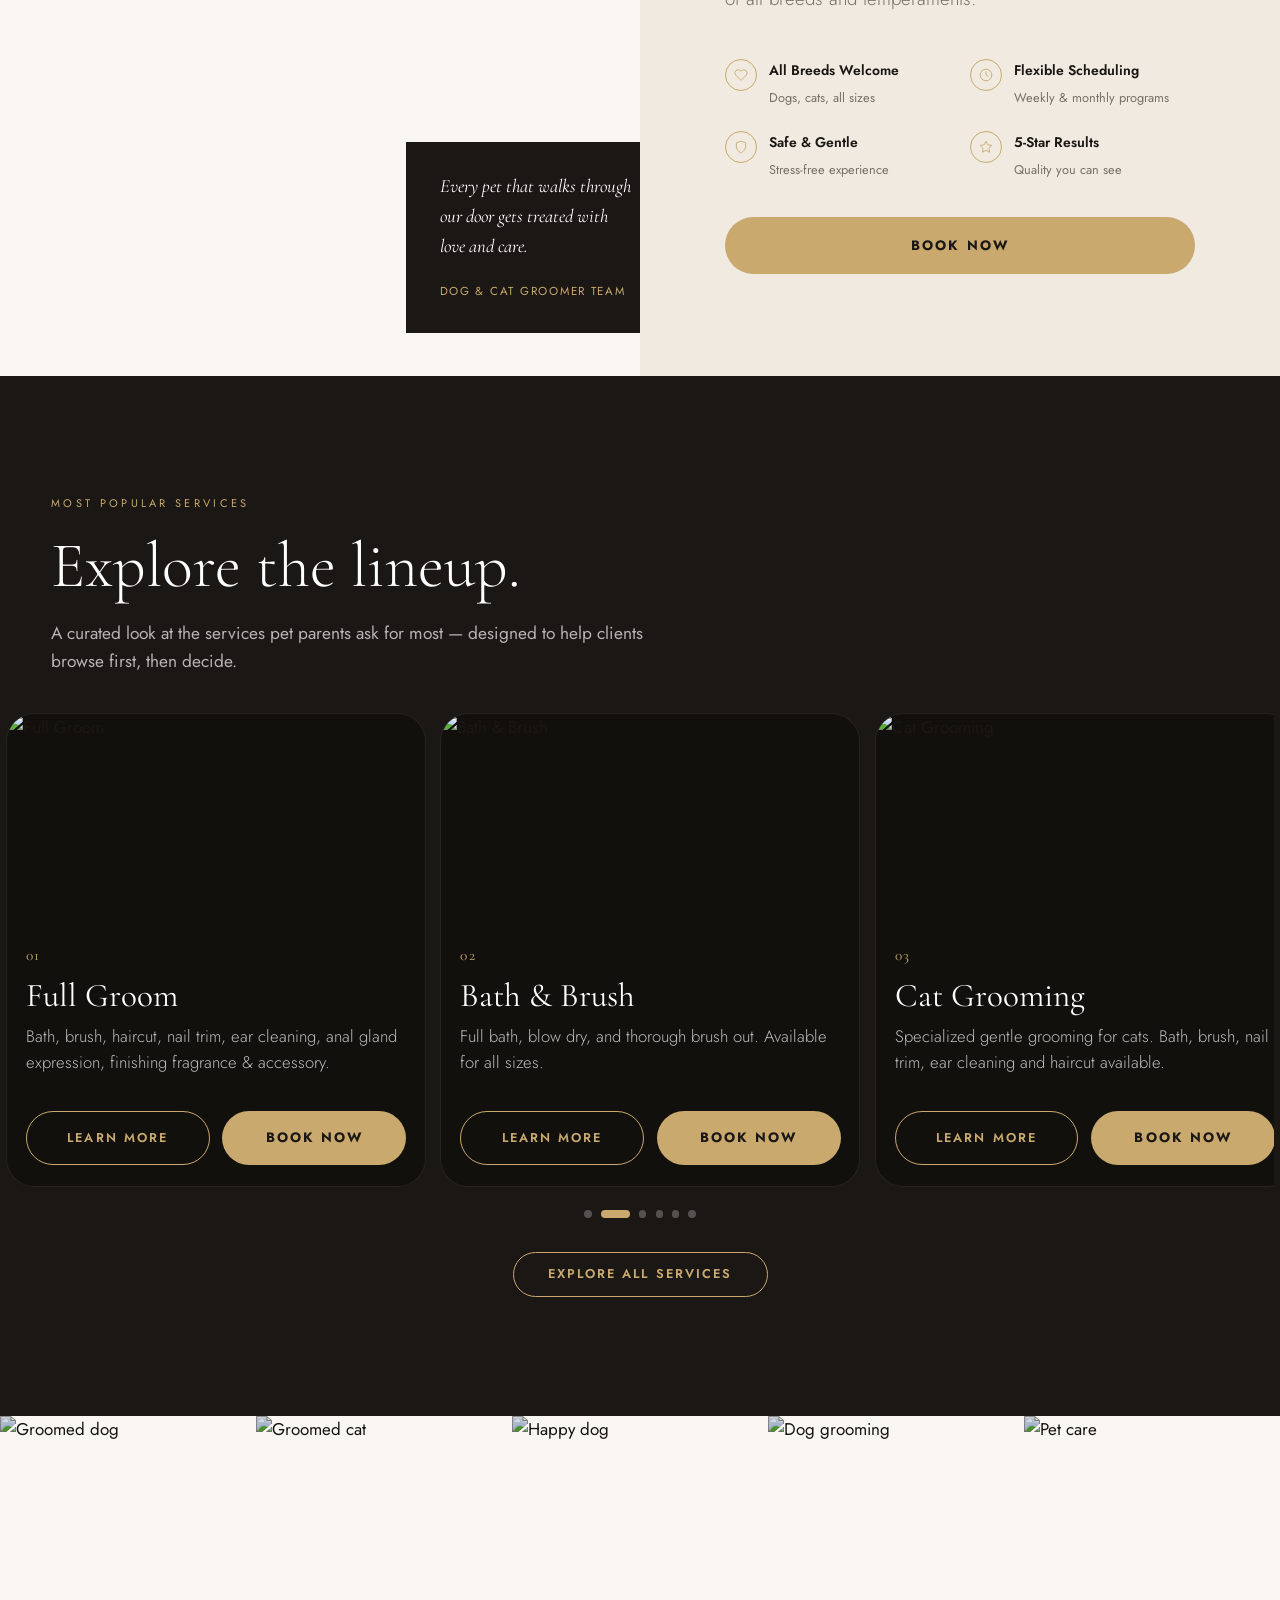
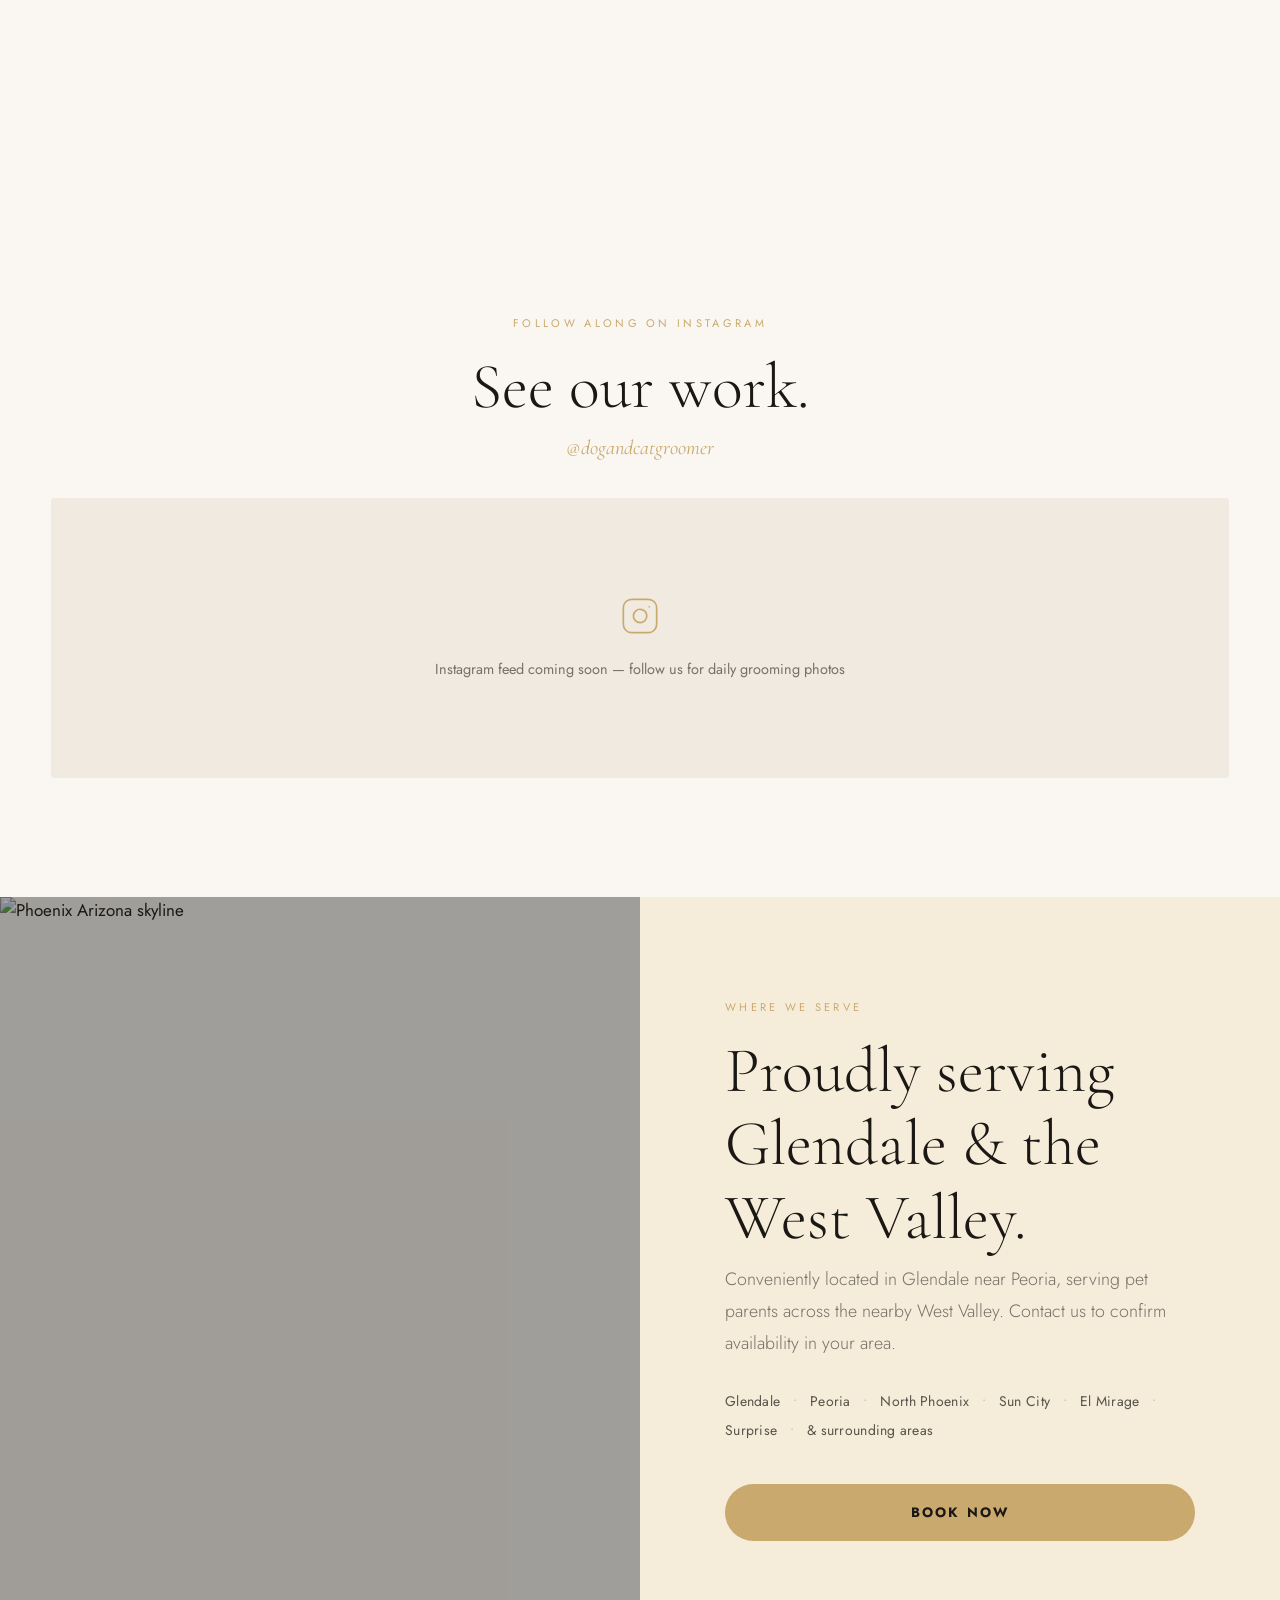
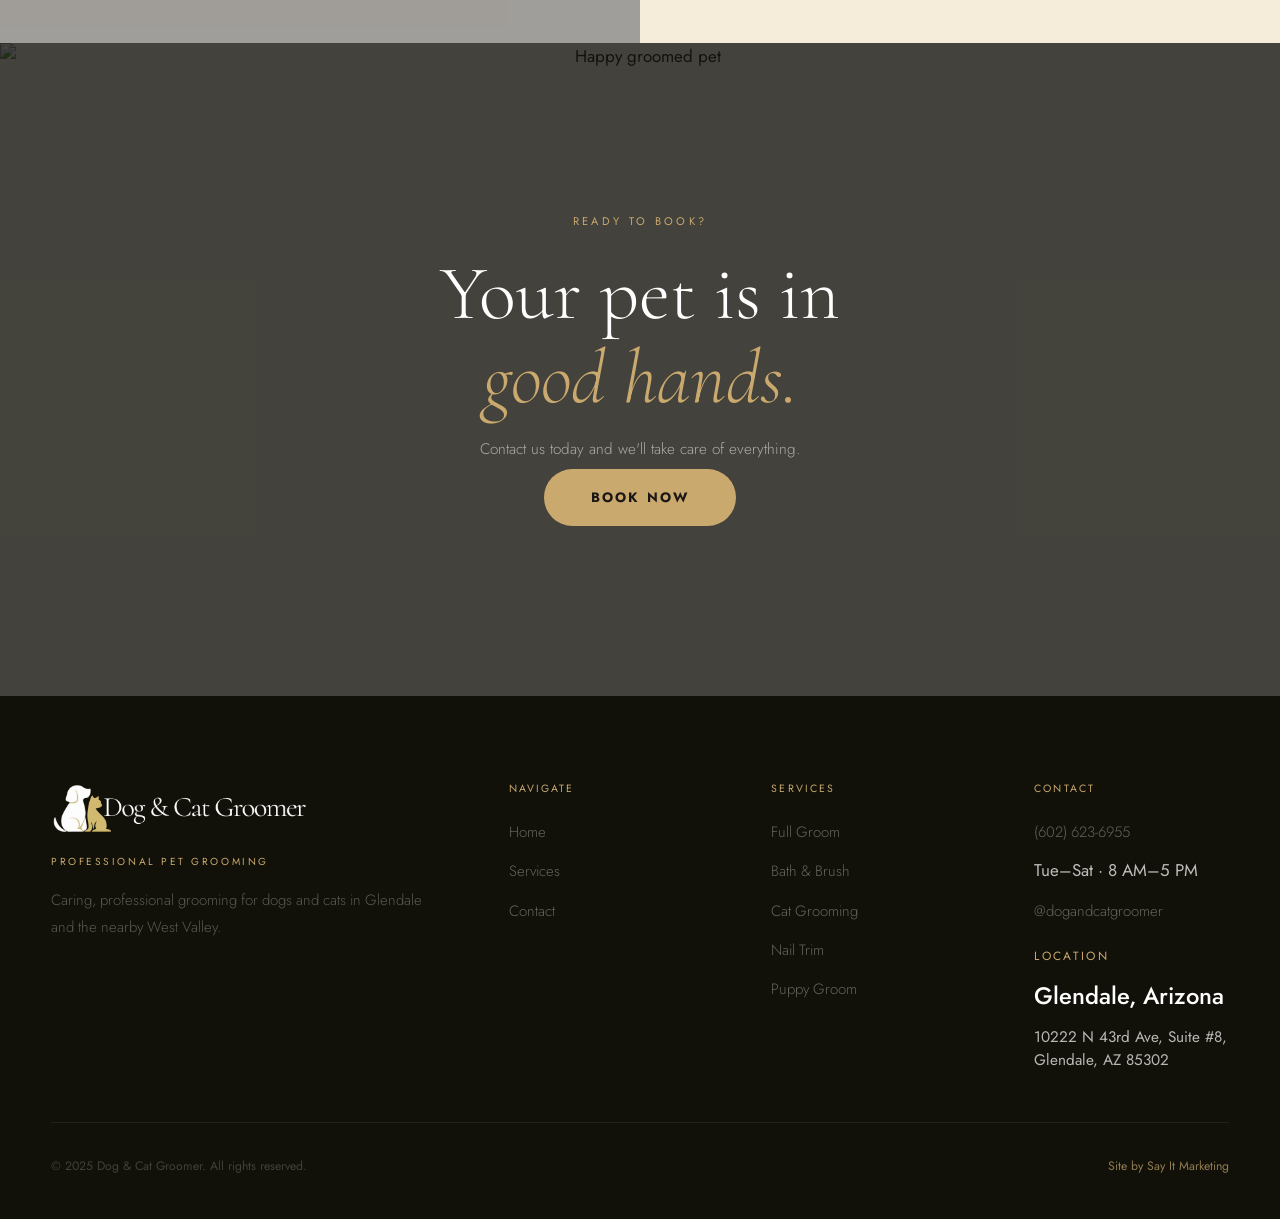
==== commit a22bce44: "Add files via upload" ====
--- a/index.html
+++ b/index.html
@@ -68,17 +68,6 @@
     </a>
   </div>
 </div>
-    <a href="https://instagram.com/dogandcatgroomer" target="_blank" class="nav-social-link" aria-label="Instagram">
-      <svg viewBox="0 0 24 24"><path d="M12 2.163c3.204 0 3.584.012 4.85.07 3.252.148 4.771 1.691 4.919 4.919.058 1.265.069 1.645.069 4.849 0 3.205-.012 3.584-.069 4.849-.149 3.225-1.664 4.771-4.919 4.919-1.266.058-1.644.07-4.85.07-3.204 0-3.584-.012-4.849-.07-3.26-.149-4.771-1.699-4.919-4.92-.058-1.265-.07-1.644-.07-4.849 0-3.204.013-3.583.07-4.849.149-3.227 1.664-4.771 4.919-4.919 1.266-.057 1.645-.069 4.849-.069zm0-2.163c-3.259 0-3.667.014-4.947.072-4.358.2-6.78 2.618-6.98 6.98-.059 1.281-.073 1.689-.073 4.948 0 3.259.014 3.668.072 4.948.2 4.358 2.618 6.78 6.98 6.98 1.281.058 1.689.072 4.948.072 3.259 0 3.668-.014 4.948-.072 4.354-.2 6.782-2.618 6.979-6.98.059-1.28.073-1.689.073-4.948 0-3.259-.014-3.667-.072-4.947-.196-4.354-2.617-6.78-6.979-6.98-1.281-.059-1.69-.073-4.949-.073zm0 5.838c-3.403 0-6.162 2.759-6.162 6.162s2.759 6.163 6.162 6.163 6.162-2.759 6.162-6.163c0-3.403-2.759-6.162-6.162-6.162zm0 10.162c-2.209 0-4-1.79-4-4 0-2.209 1.791-4 4-4s4 1.791 4 4c0 2.21-1.791 4-4 4zm6.406-11.845c-.796 0-1.441.645-1.441 1.44s.645 1.44 1.441 1.44c.795 0 1.439-.645 1.439-1.44s-.644-1.44-1.439-1.44z"/></svg>
-    </a>
-    <a href="https://facebook.com" target="_blank" class="nav-social-link" aria-label="Facebook">
-      <svg viewBox="0 0 24 24"><path d="M24 12.073c0-6.627-5.373-12-12-12s-12 5.373-12 12c0 5.99 4.388 10.954 10.125 11.854v-8.385H7.078v-3.47h3.047V9.43c0-3.007 1.792-4.669 4.533-4.669 1.312 0 2.686.235 2.686.235v2.953H15.83c-1.491 0-1.956.925-1.956 1.874v2.25h3.328l-.532 3.47h-2.796v8.385C19.612 23.027 24 18.062 24 12.073z"/></svg>
-    </a>
-    <a href="https://tiktok.com" target="_blank" class="nav-social-link" aria-label="TikTok">
-      <svg viewBox="0 0 24 24"><path d="M12.525.02c1.31-.02 2.61-.01 3.91-.02.08 1.53.63 3.09 1.75 4.17 1.12 1.11 2.7 1.62 4.24 1.79v4.03c-1.44-.05-2.89-.35-4.2-.97-.57-.26-1.1-.59-1.62-.93-.01 2.92.01 5.84-.02 8.75-.08 1.4-.54 2.79-1.35 3.94-1.31 1.92-3.58 3.17-5.91 3.21-1.43.08-2.86-.31-4.08-1.03-2.02-1.19-3.44-3.37-3.65-5.71-.02-.5-.03-1-.01-1.49.18-1.9 1.12-3.72 2.58-4.96 1.66-1.44 3.98-2.13 6.15-1.72.02 1.48-.04 2.96-.04 4.44-.99-.32-2.15-.23-3.02.37-.63.41-1.11 1.04-1.36 1.75-.21.51-.15 1.07-.14 1.61.24 1.64 1.82 3.02 3.5 2.87 1.12-.01 2.19-.66 2.77-1.61.19-.33.4-.67.41-1.06.1-1.79.06-3.57.07-5.36.01-4.03-.01-8.05.02-12.07z"/></svg>
-    </a>
-  </div>
-</div>
 
 <!-- HERO -->
 <section class="hero">
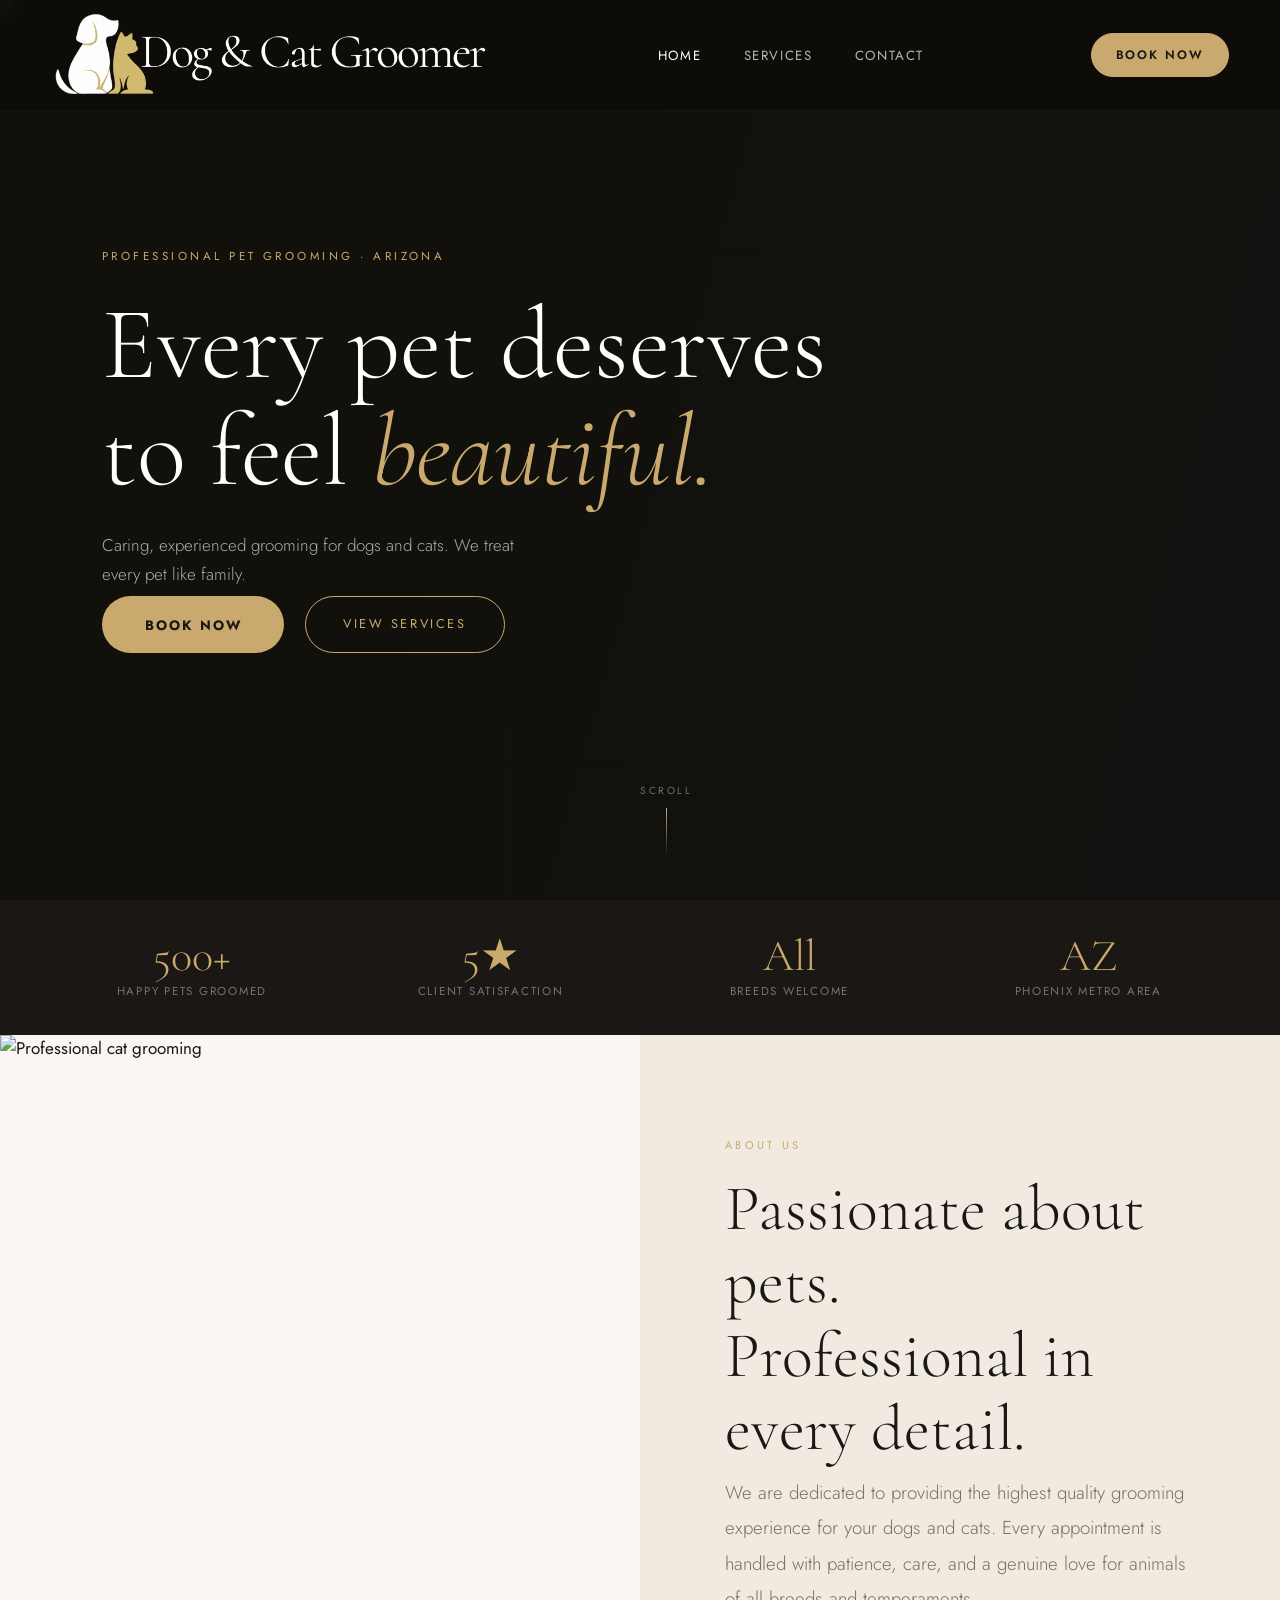
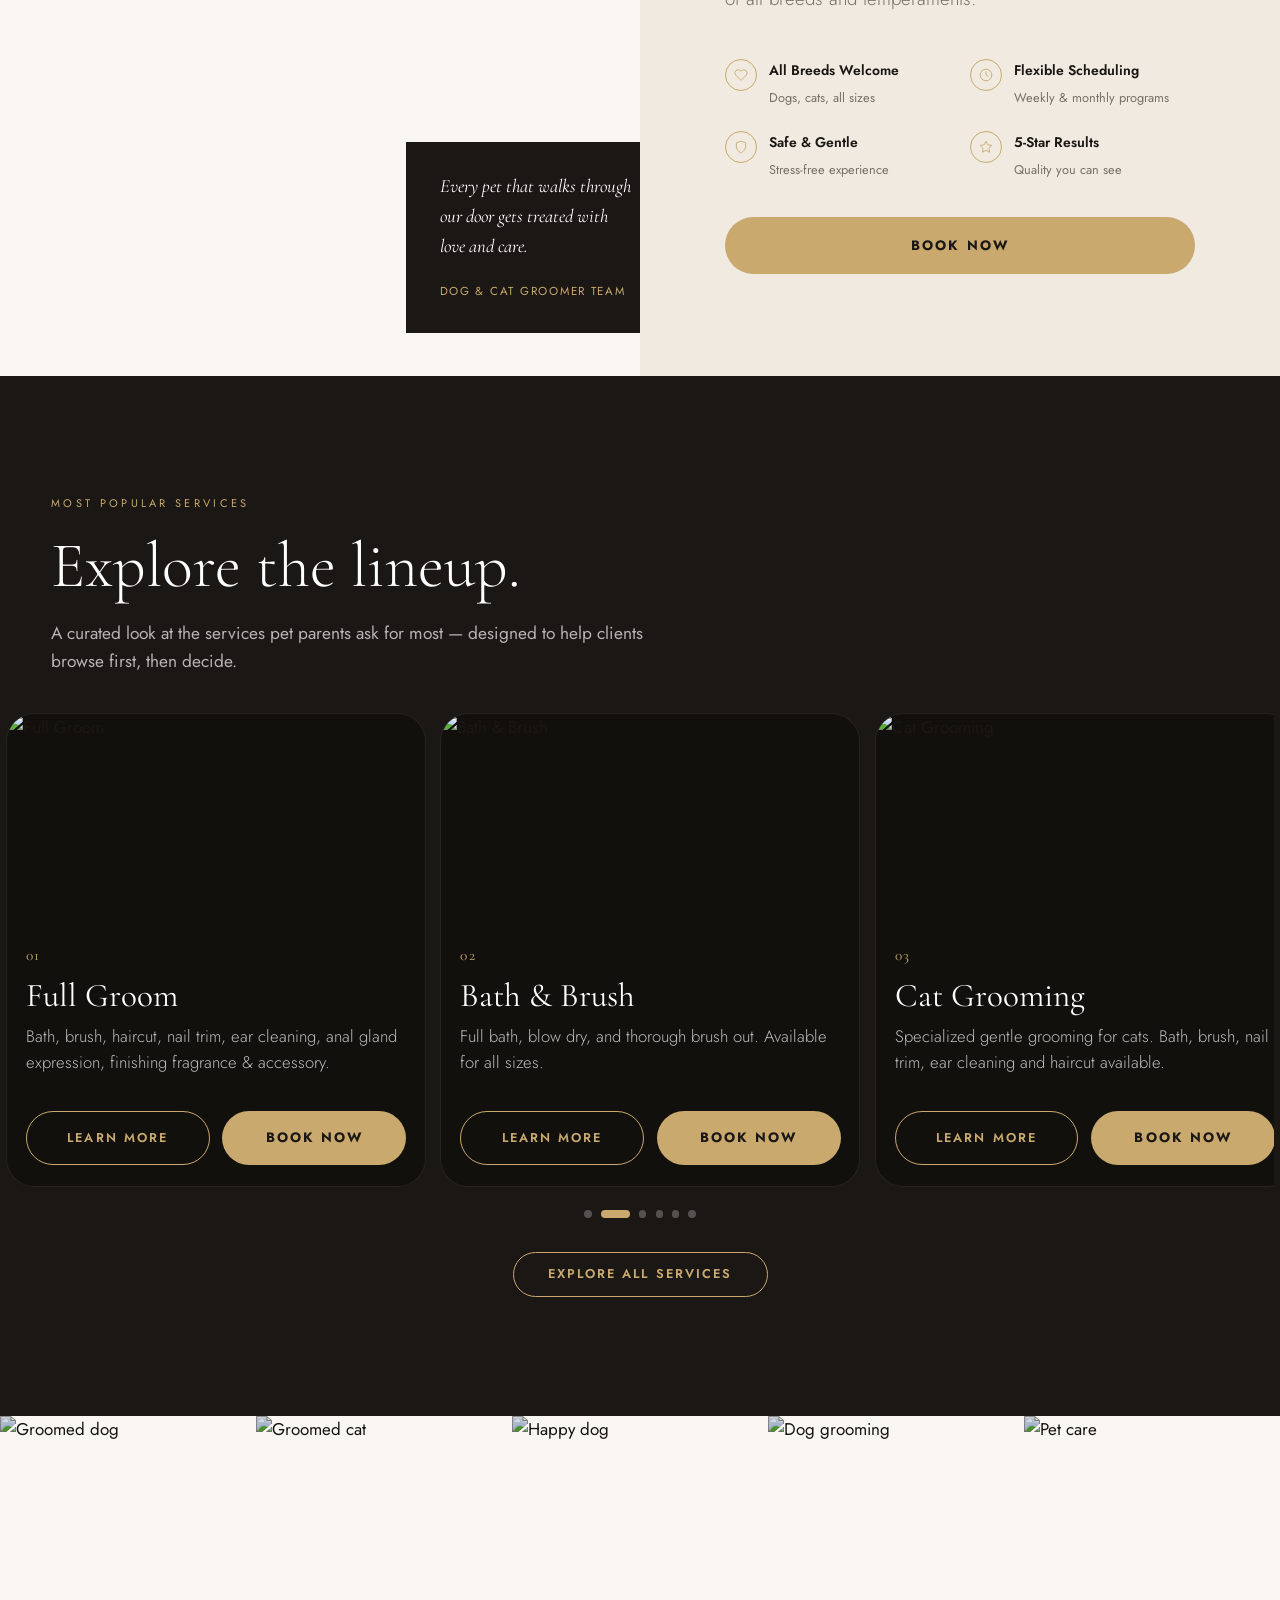
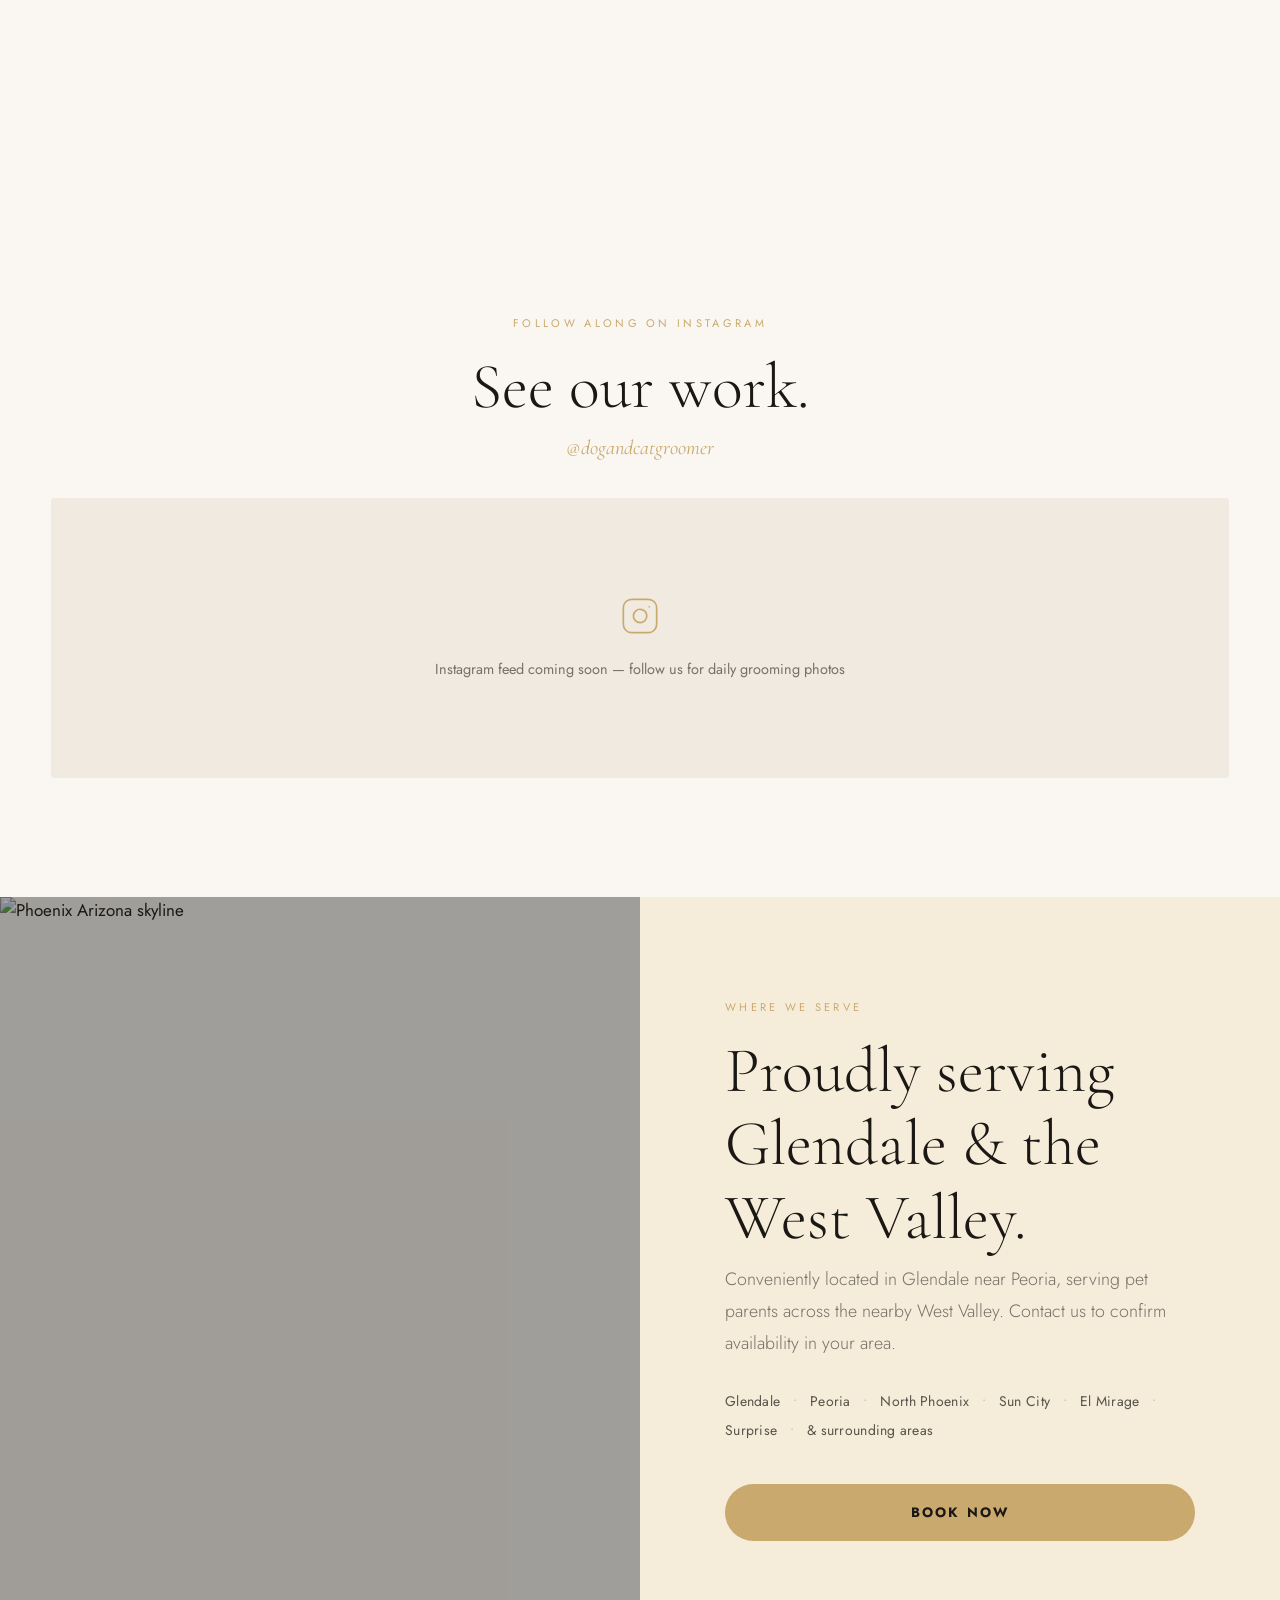
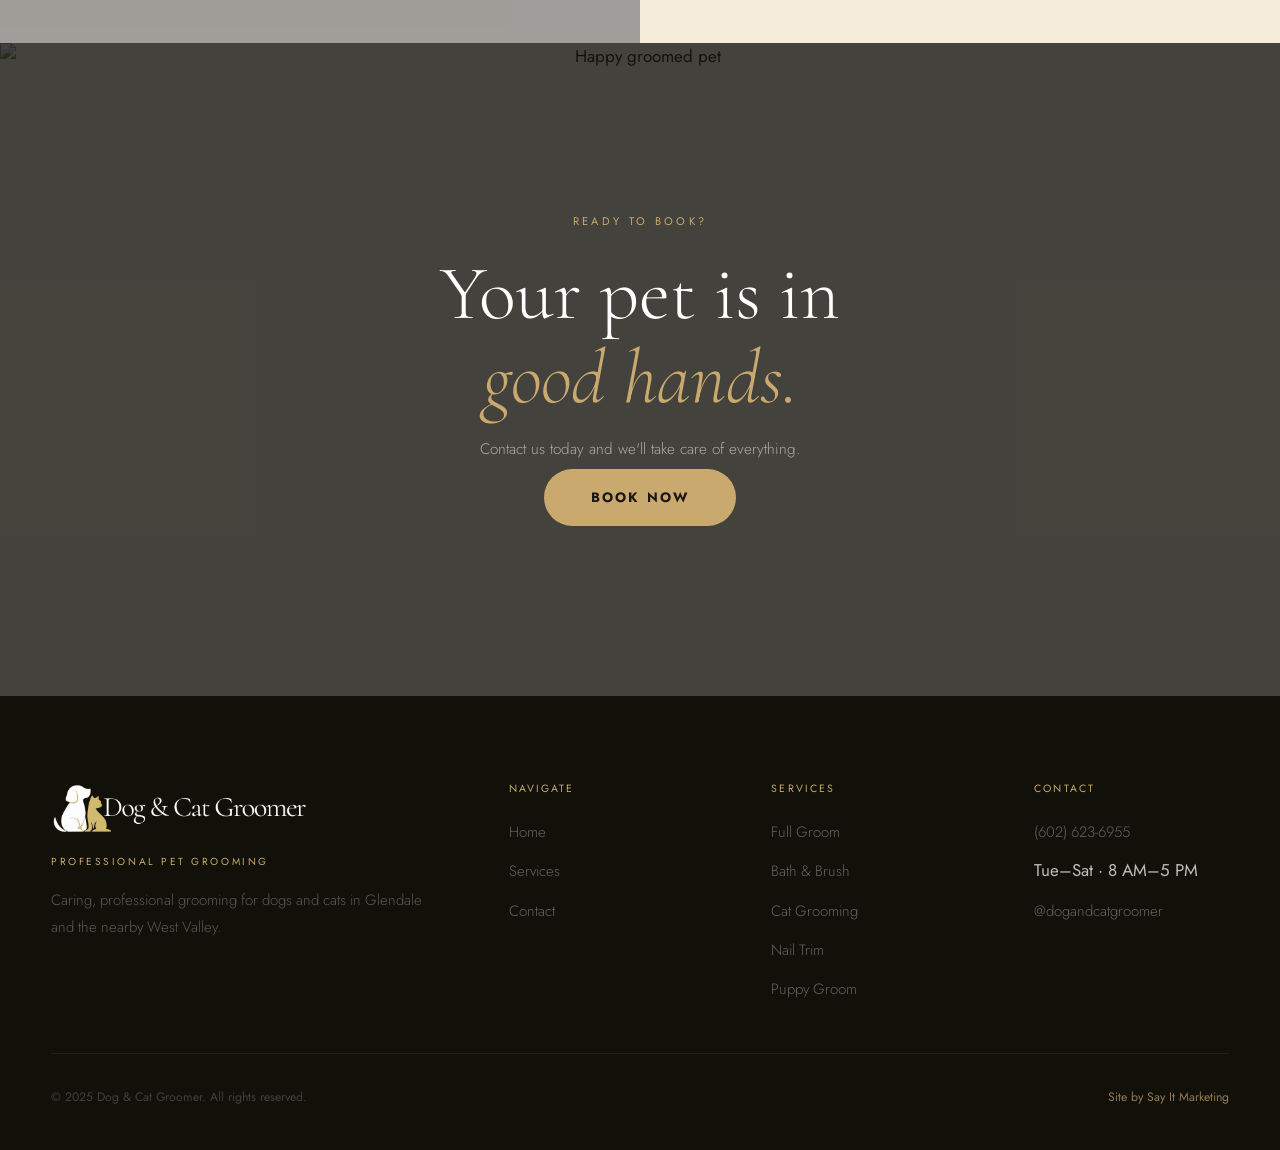
==== commit 2b601608: "Add files via upload" ====
--- a/index.html
+++ b/index.html
@@ -25,9 +25,6 @@
       <li><a href="index.html" class="active">Home</a></li>
       <li><a href="services.html">Services</a></li>
       <li><a href="contact.html">Contact</a></li>
-    <li class="footer-location-label">Location</li>
-<li class="footer-location-title">Glendale, Arizona</li>
-<li class="footer-location-note">10222 N 43rd Ave, Suite #8, Glendale, AZ 85302</li>
 </ul>
     <button type="button" class="nav-cta-btn booking-trigger" data-service="">Book Now</button>
     <button class="nav-toggle" onclick="toggleNav()" aria-label="Open menu">
@@ -304,9 +301,7 @@
       </div>
       <div>
         <span class="service-modal-label">Typical visit includes</span>
-        <ul id="serviceModalIncludes" class="service-modal-includes"><li class="footer-location-label">Location</li>
-<li class="footer-location-title">Glendale, Arizona</li>
-<li class="footer-location-note">10222 N 43rd Ave, Suite #8, Glendale, AZ 85302</li>
+        <ul id="serviceModalIncludes" class="service-modal-includes">
 </ul>
       </div>
     </div>
@@ -505,9 +500,6 @@
         <li><a href="tel:6026236955" class="site-phone">(602) 623-6955</a></li>
         <li><span style="color:rgba(255,255,255,0.72)">Tue–Sat · 8 AM–5 PM</span></li>
         <li><a href="https://instagram.com/dogandcatgroomer" target="_blank" class="site-instagram">@dogandcatgroomer</a></li>
-        <li class="footer-location-label">Location</li>
-        <li class="footer-location-title">Glendale, Arizona</li>
-        <li class="footer-location-note">10222 N 43rd Ave, Suite #8, Glendale, AZ 85302</li>
       </ul>
     </div>
   </div>
--- a/style.css
+++ b/style.css
@@ -3296,3 +3296,298 @@
 .contact-split {
   margin-top: 0 !important;
 }
+
+
+/* ===== FINAL NAV DESKTOP-MATCH PASS ===== */
+.nav-overlay-top .nav-overlay-logo-img {
+  height: 50px !important;
+  max-width: 300px !important;
+}
+
+.nav-overlay-links {
+  margin-bottom: 0.85rem !important;
+}
+
+.nav-overlay-links li {
+  margin-bottom: 0.38rem !important;
+}
+
+.nav-overlay-links a {
+  font-family: 'Jost', sans-serif !important;
+  font-size: clamp(1.18rem, 2.2vw, 1.34rem) !important;
+  font-weight: 700 !important;
+  letter-spacing: 0.16em !important;
+  text-transform: uppercase !important;
+  line-height: 1.06 !important;
+}
+
+.nav-overlay-cta {
+  font-family: 'Jost', sans-serif !important;
+  font-size: clamp(1.18rem, 2.2vw, 1.34rem) !important;
+  font-weight: 700 !important;
+  letter-spacing: 0.16em !important;
+  text-transform: uppercase !important;
+  line-height: 1.06 !important;
+  padding: 0.82rem 1.45rem !important;
+  border-radius: 999px !important;
+  margin-top: 0.08rem !important;
+  margin-bottom: 3.05rem !important;
+  align-self: flex-start !important;
+}
+
+.nav-overlay-location {
+  margin-top: 0 !important;
+  margin-bottom: 2.15rem !important;
+}
+
+.nav-overlay-location-label {
+  margin-bottom: 0.42rem !important;
+}
+
+.nav-overlay-location-title {
+  font-size: 1.02rem !important;
+  line-height: 1.08 !important;
+  margin-bottom: 0.28rem !important;
+}
+
+.nav-overlay-location-note {
+  font-size: 0.87rem !important;
+  line-height: 1.36 !important;
+}
+
+.nav-overlay-social {
+  bottom: 2.45rem !important;
+}
+
+@media (max-width: 900px) {
+  .nav-overlay {
+    padding: 0 2.5rem 2.5rem 2.5rem !important;
+  }
+
+  .nav-overlay-top {
+    top: 1.5rem !important;
+    left: 2.5rem !important;
+    right: 1.5rem !important;
+  }
+
+  .nav-overlay-top .nav-overlay-logo-img {
+    height: 48px !important;
+  }
+
+  .nav-overlay-links {
+    margin-top: 8rem !important;
+  }
+
+  .nav-overlay-links a,
+  .nav-overlay-cta {
+    font-size: 1.28rem !important;
+  }
+}
+
+@media (max-width: 640px) {
+  .nav-overlay {
+    padding: 0 2.25rem 2.35rem 2.25rem !important;
+  }
+
+  .nav-overlay-top {
+    top: 1.45rem !important;
+    left: 2.25rem !important;
+    right: 1.45rem !important;
+  }
+
+  .nav-overlay-top .nav-overlay-logo-img {
+    height: 46px !important;
+  }
+
+  .nav-overlay-links {
+    margin-top: 7.75rem !important;
+  }
+
+  .nav-overlay-links a,
+  .nav-overlay-cta {
+    font-size: 1.22rem !important;
+  }
+
+  .nav-overlay-cta {
+    padding: 0.78rem 1.35rem !important;
+    margin-bottom: 2.9rem !important;
+  }
+
+  .nav-overlay-location-title {
+    font-size: 0.98rem !important;
+  }
+
+  .nav-overlay-location-note {
+    font-size: 0.84rem !important;
+  }
+
+  .nav-social-link {
+    width: 58px !important;
+    height: 58px !important;
+  }
+}
+
+
+/* ===== FINAL RESPONSIVE MENU SPACING + LANDSCAPE SCROLL FIX ===== */
+
+/* Desktop/regular mobile hierarchy */
+.nav-overlay-cta {
+  margin-bottom: 5.2rem !important;
+}
+
+.nav-overlay-location {
+  margin-top: 0 !important;
+  margin-bottom: 1.5rem !important;
+}
+
+.nav-overlay-social {
+  bottom: 1.8rem !important;
+}
+
+/* Make overlay scrollable on short/tight screens */
+.nav-overlay {
+  overflow-y: auto !important;
+  -webkit-overflow-scrolling: touch !important;
+  overscroll-behavior: contain !important;
+}
+
+/* Prevent social icons from trapping layout on tighter screens */
+@media (max-height: 760px) {
+  .nav-overlay {
+    padding-bottom: 2rem !important;
+  }
+
+  .nav-overlay-social {
+    position: static !important;
+    margin-top: 1rem !important;
+    margin-bottom: 0.5rem !important;
+  }
+
+  .nav-overlay-location {
+    margin-bottom: 1.1rem !important;
+  }
+}
+
+/* iPhone landscape / short viewport cleanup */
+@media (max-height: 500px) and (orientation: landscape) {
+  .nav-overlay {
+    padding: 1rem 2rem 1.5rem 2rem !important;
+    justify-content: flex-start !important;
+    overflow-y: auto !important;
+  }
+
+  .nav-overlay-top {
+    position: sticky !important;
+    top: 0 !important;
+    left: auto !important;
+    right: auto !important;
+    z-index: 20 !important;
+    padding: 0.15rem 0 0.6rem 0 !important;
+    background: linear-gradient(to bottom, rgba(17,16,9,0.96), rgba(17,16,9,0.82), rgba(17,16,9,0));
+    margin-bottom: 0.5rem !important;
+  }
+
+  .nav-overlay-top .nav-overlay-logo-img {
+    height: 42px !important;
+  }
+
+  .nav-overlay-links {
+    margin-top: 0.8rem !important;
+    margin-bottom: 0.75rem !important;
+  }
+
+  .nav-overlay-links li {
+    margin-bottom: 0.22rem !important;
+  }
+
+  .nav-overlay-links a,
+  .nav-overlay-cta {
+    font-size: 1rem !important;
+    line-height: 1.02 !important;
+  }
+
+  .nav-overlay-cta {
+    padding: 0.62rem 1.1rem !important;
+    margin-top: 0.05rem !important;
+    margin-bottom: 1.65rem !important;
+  }
+
+  .nav-overlay-location {
+    margin-bottom: 0.9rem !important;
+  }
+
+  .nav-overlay-location-label {
+    margin-bottom: 0.25rem !important;
+  }
+
+  .nav-overlay-location-title {
+    font-size: 0.9rem !important;
+    margin-bottom: 0.15rem !important;
+  }
+
+  .nav-overlay-location-note {
+    font-size: 0.78rem !important;
+    line-height: 1.26 !important;
+  }
+
+  .nav-overlay-social {
+    position: static !important;
+    margin-top: 0.4rem !important;
+    margin-bottom: 0 !important;
+    gap: 0.75rem !important;
+  }
+
+  .nav-social-link {
+    width: 48px !important;
+    height: 48px !important;
+  }
+
+  .nav-social-link svg {
+    width: 20px !important;
+    height: 20px !important;
+  }
+}
+
+/* iPad portrait + landscape balance */
+@media (min-width: 768px) and (max-width: 1180px) {
+  .nav-overlay-cta {
+    margin-bottom: 4.4rem !important;
+  }
+
+  .nav-overlay-location {
+    margin-bottom: 1.35rem !important;
+  }
+}
+
+
+/* ===== FINAL LANDSCAPE MENU HEADER FIX ===== */
+@media (max-height: 500px) and (orientation: landscape) {
+  .nav-overlay-top {
+    position: fixed !important;
+    top: 0 !important;
+    left: 0 !important;
+    right: 0 !important;
+    display: flex !important;
+    align-items: center !important;
+    justify-content: space-between !important;
+    padding: 1rem 2rem 0.75rem 2rem !important;
+    background: rgba(17,16,9,0.98) !important;
+    backdrop-filter: blur(10px) !important;
+    -webkit-backdrop-filter: blur(10px) !important;
+    z-index: 40 !important;
+  }
+
+  .nav-overlay {
+    padding-top: 5.9rem !important;
+  }
+
+  .nav-overlay::before {
+    z-index: 1 !important;
+  }
+
+  .nav-overlay-top .nav-overlay-logo-img,
+  .nav-close {
+    position: relative !important;
+    z-index: 41 !important;
+  }
+}
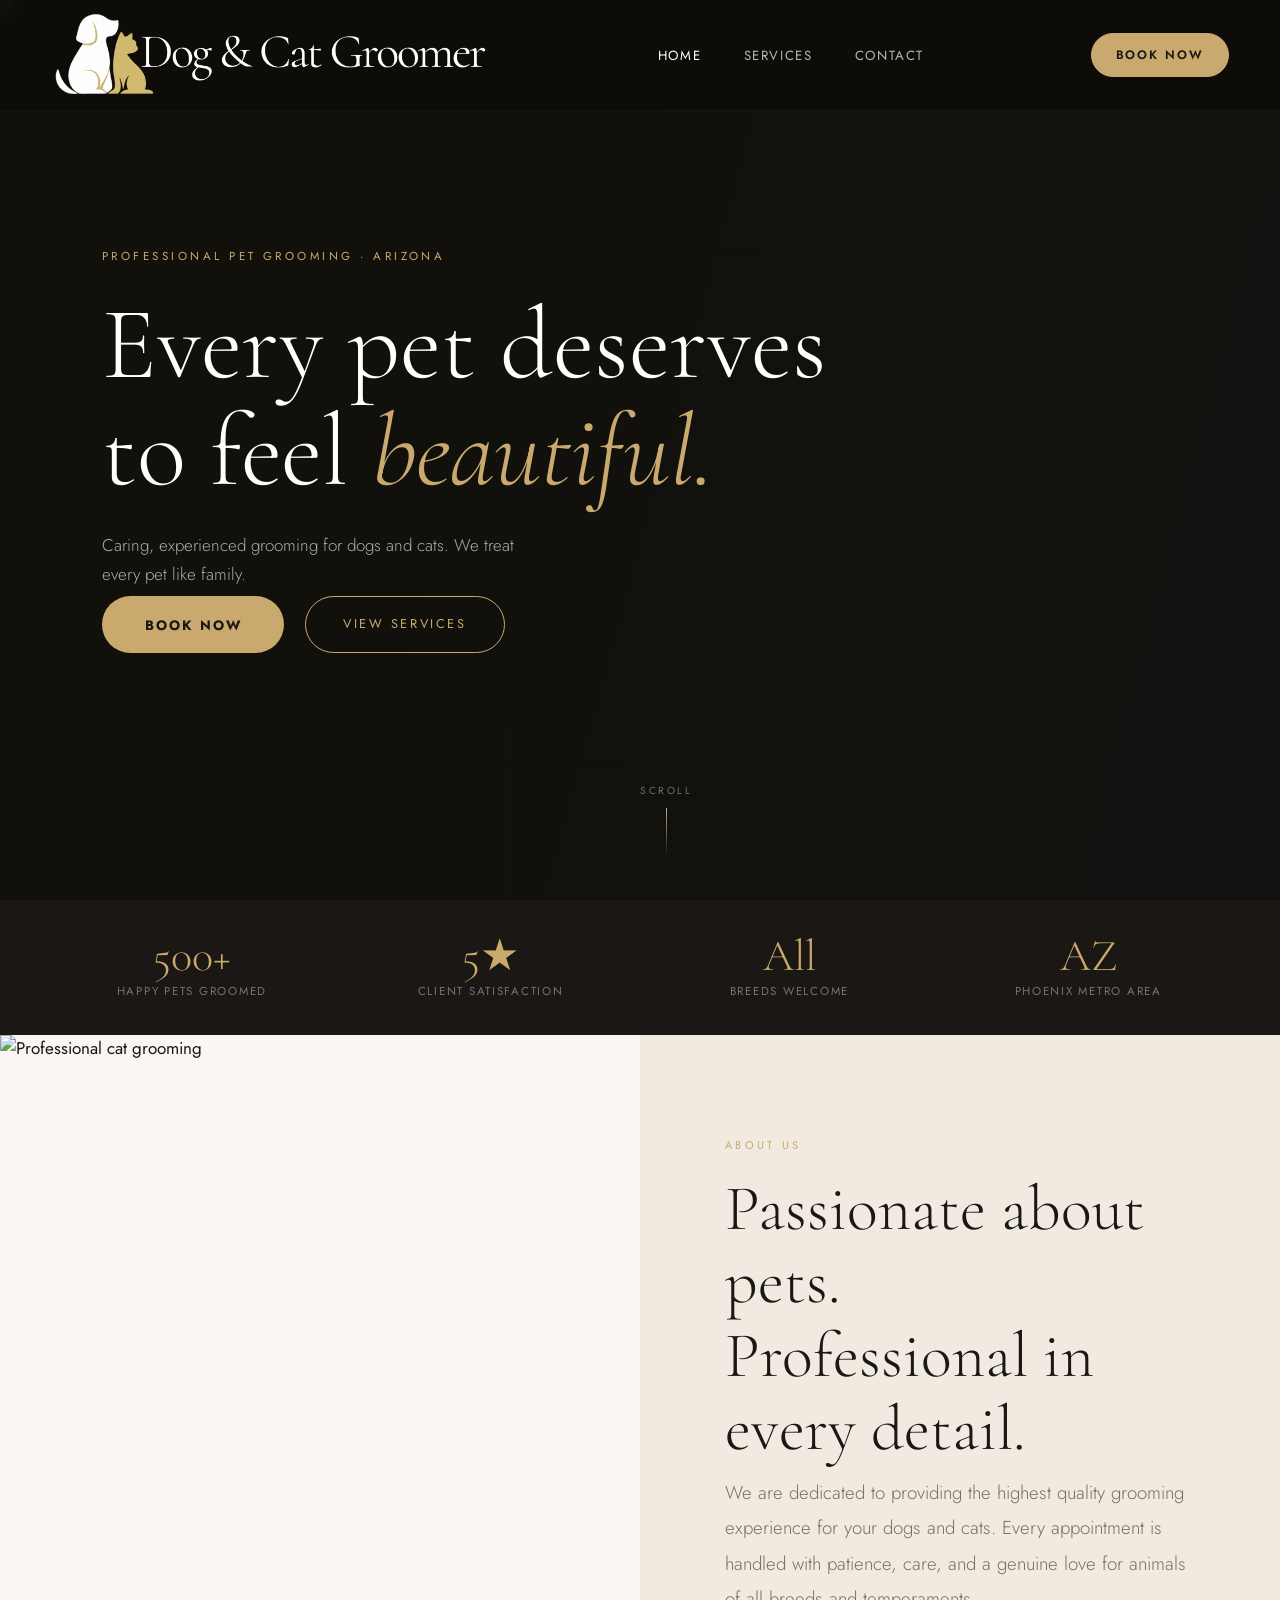
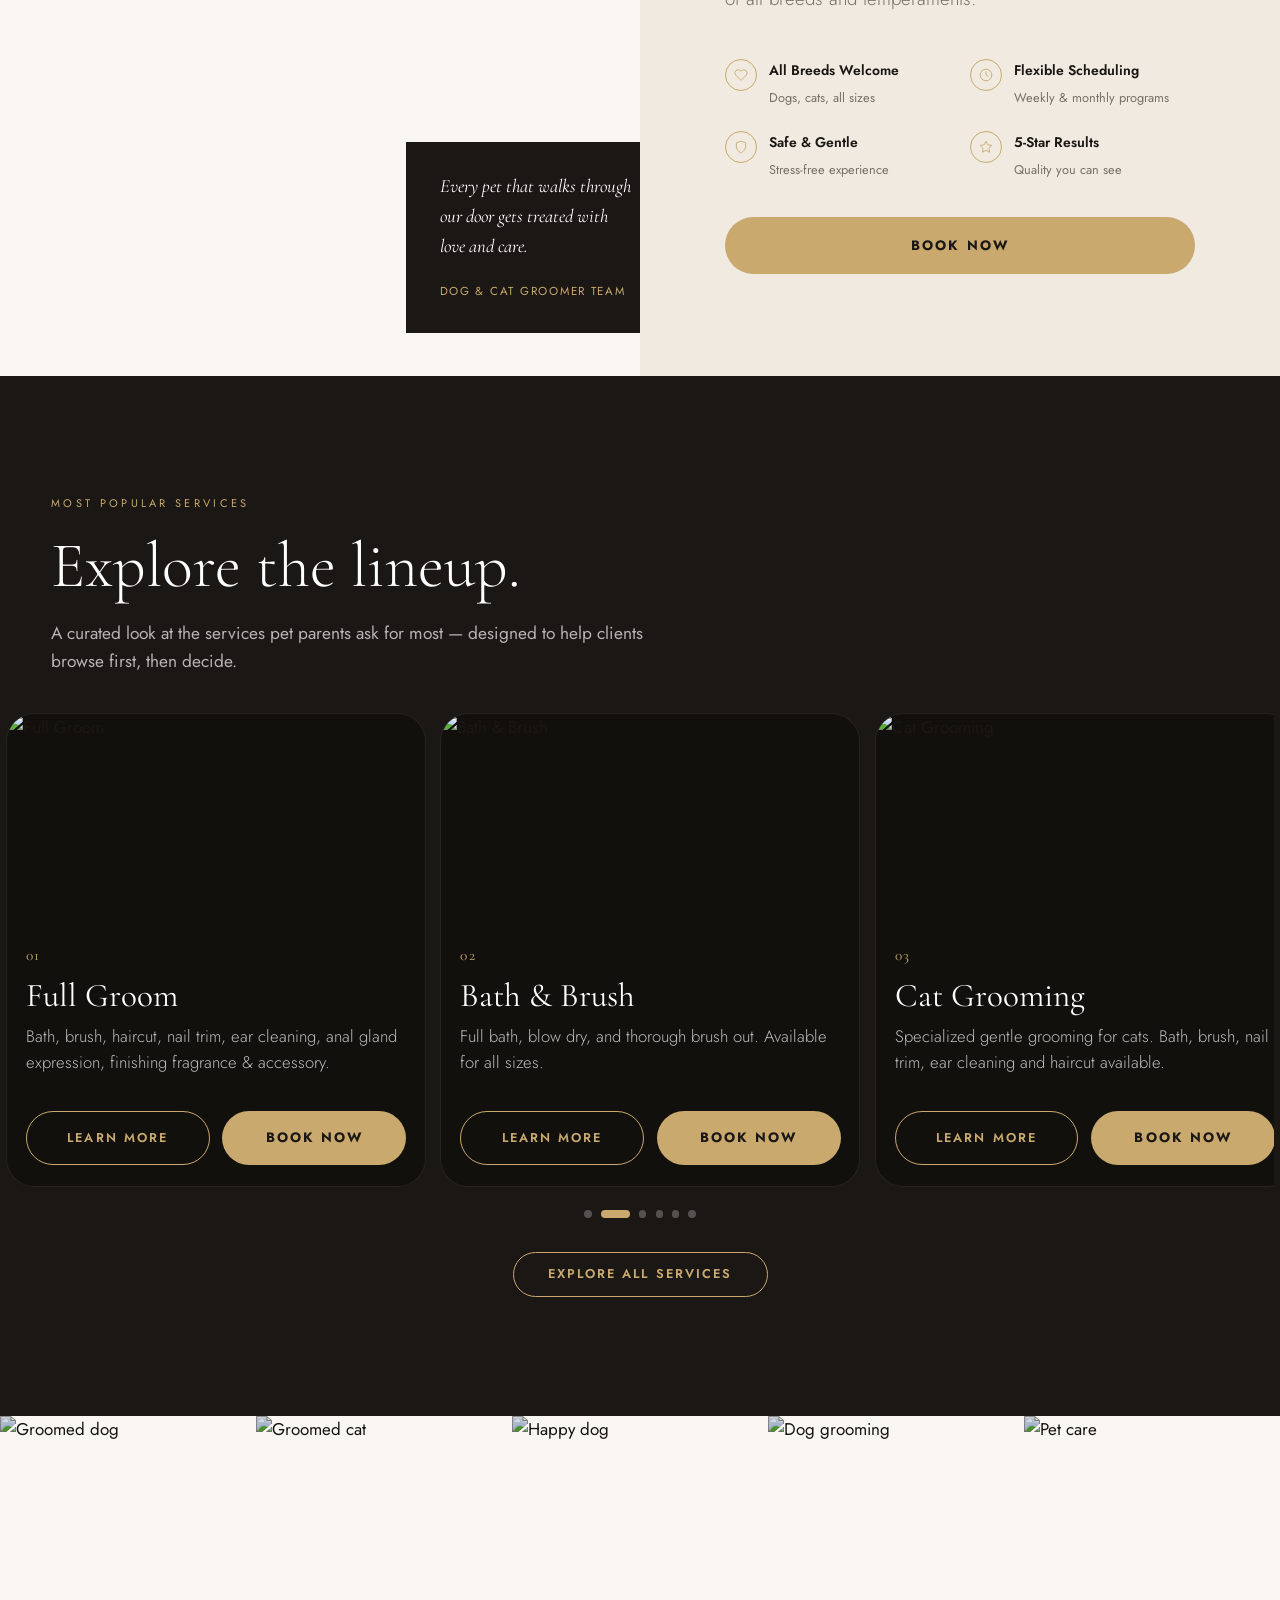
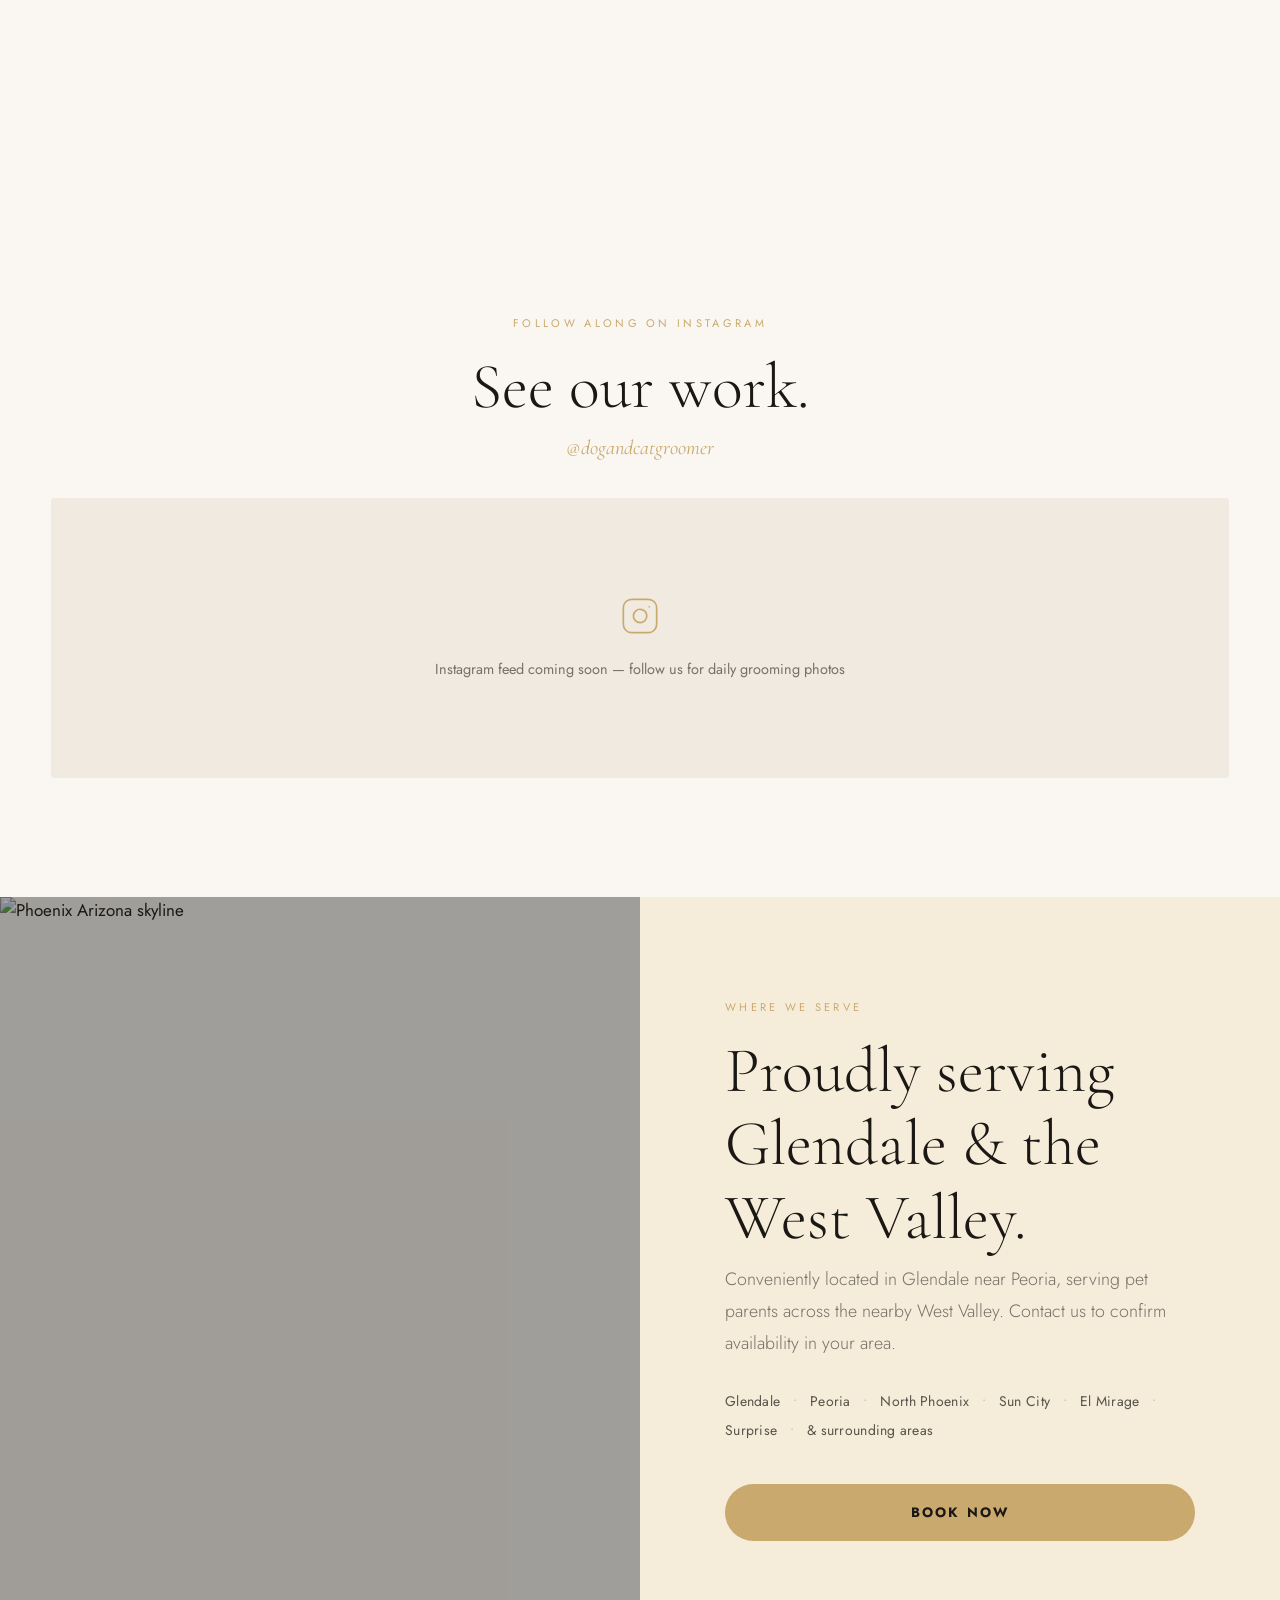
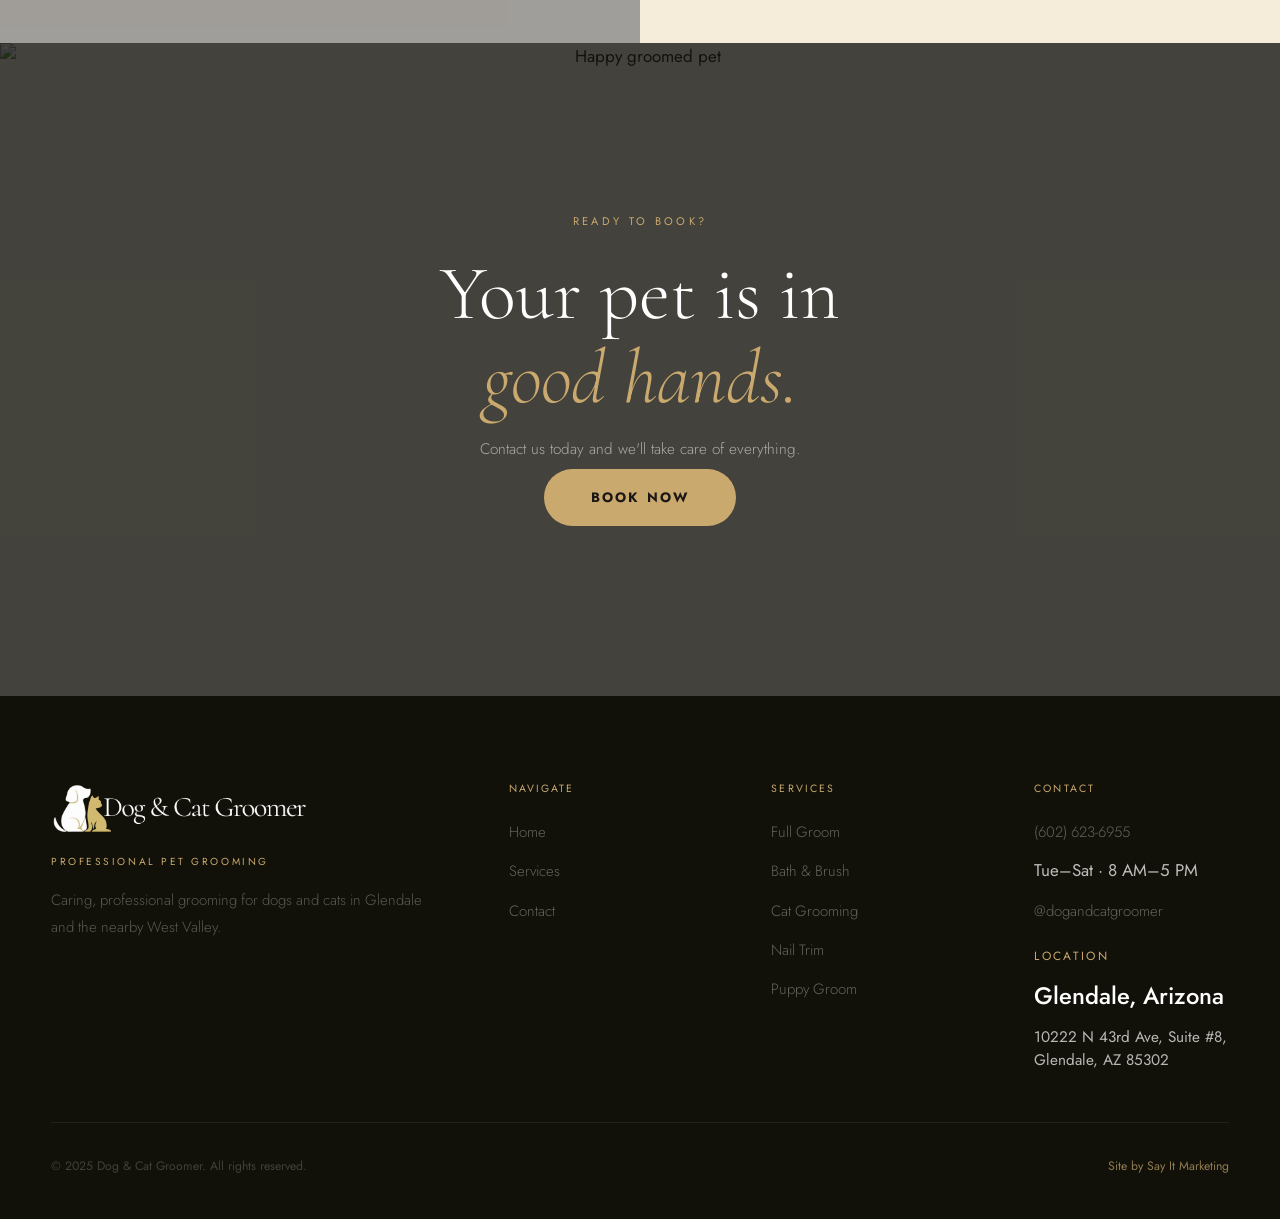
==== commit 2f7ea41f: "Add files via upload" ====
--- a/index.html
+++ b/index.html
@@ -500,6 +500,9 @@
         <li><a href="tel:6026236955" class="site-phone">(602) 623-6955</a></li>
         <li><span style="color:rgba(255,255,255,0.72)">Tue–Sat · 8 AM–5 PM</span></li>
         <li><a href="https://instagram.com/dogandcatgroomer" target="_blank" class="site-instagram">@dogandcatgroomer</a></li>
+        <li class="footer-location-label">Location</li>
+        <li class="footer-location-title">Glendale, Arizona</li>
+        <li class="footer-location-note">10222 N 43rd Ave, Suite #8, Glendale, AZ 85302</li>
       </ul>
     </div>
   </div>
